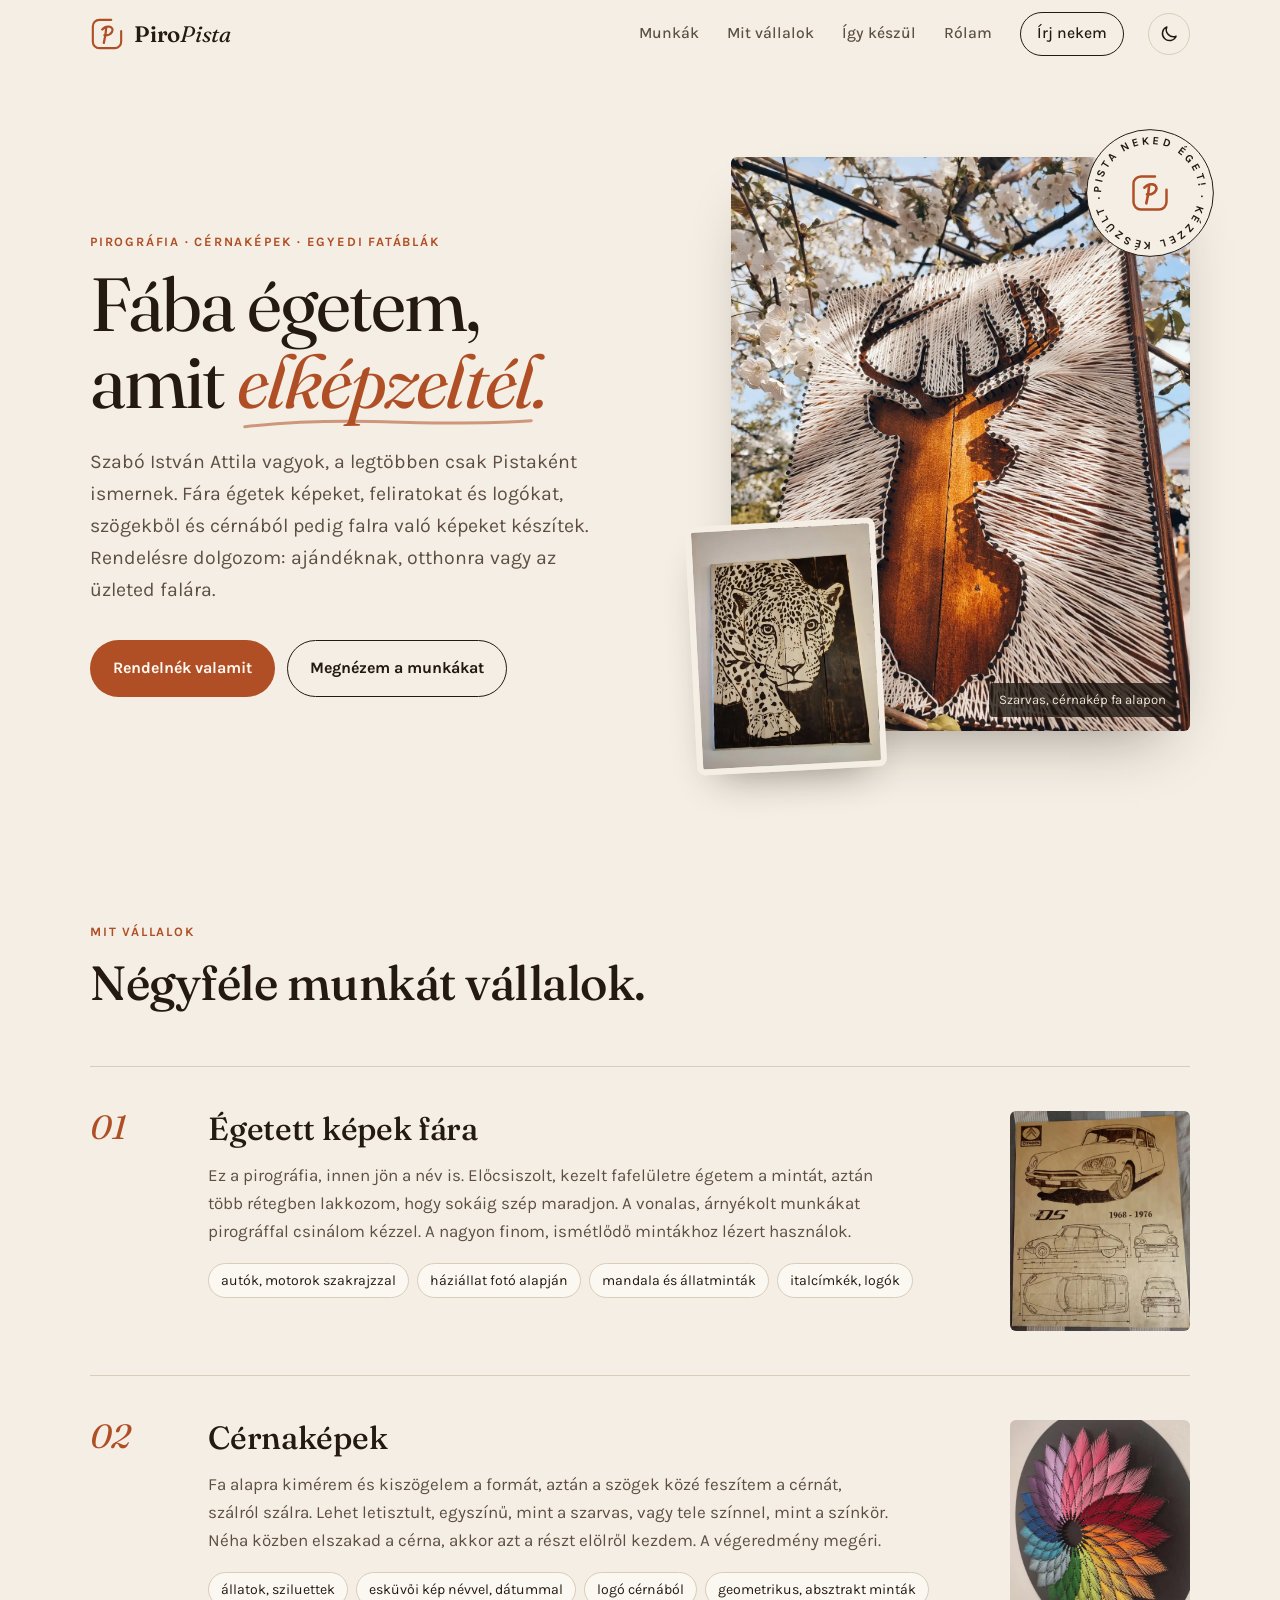
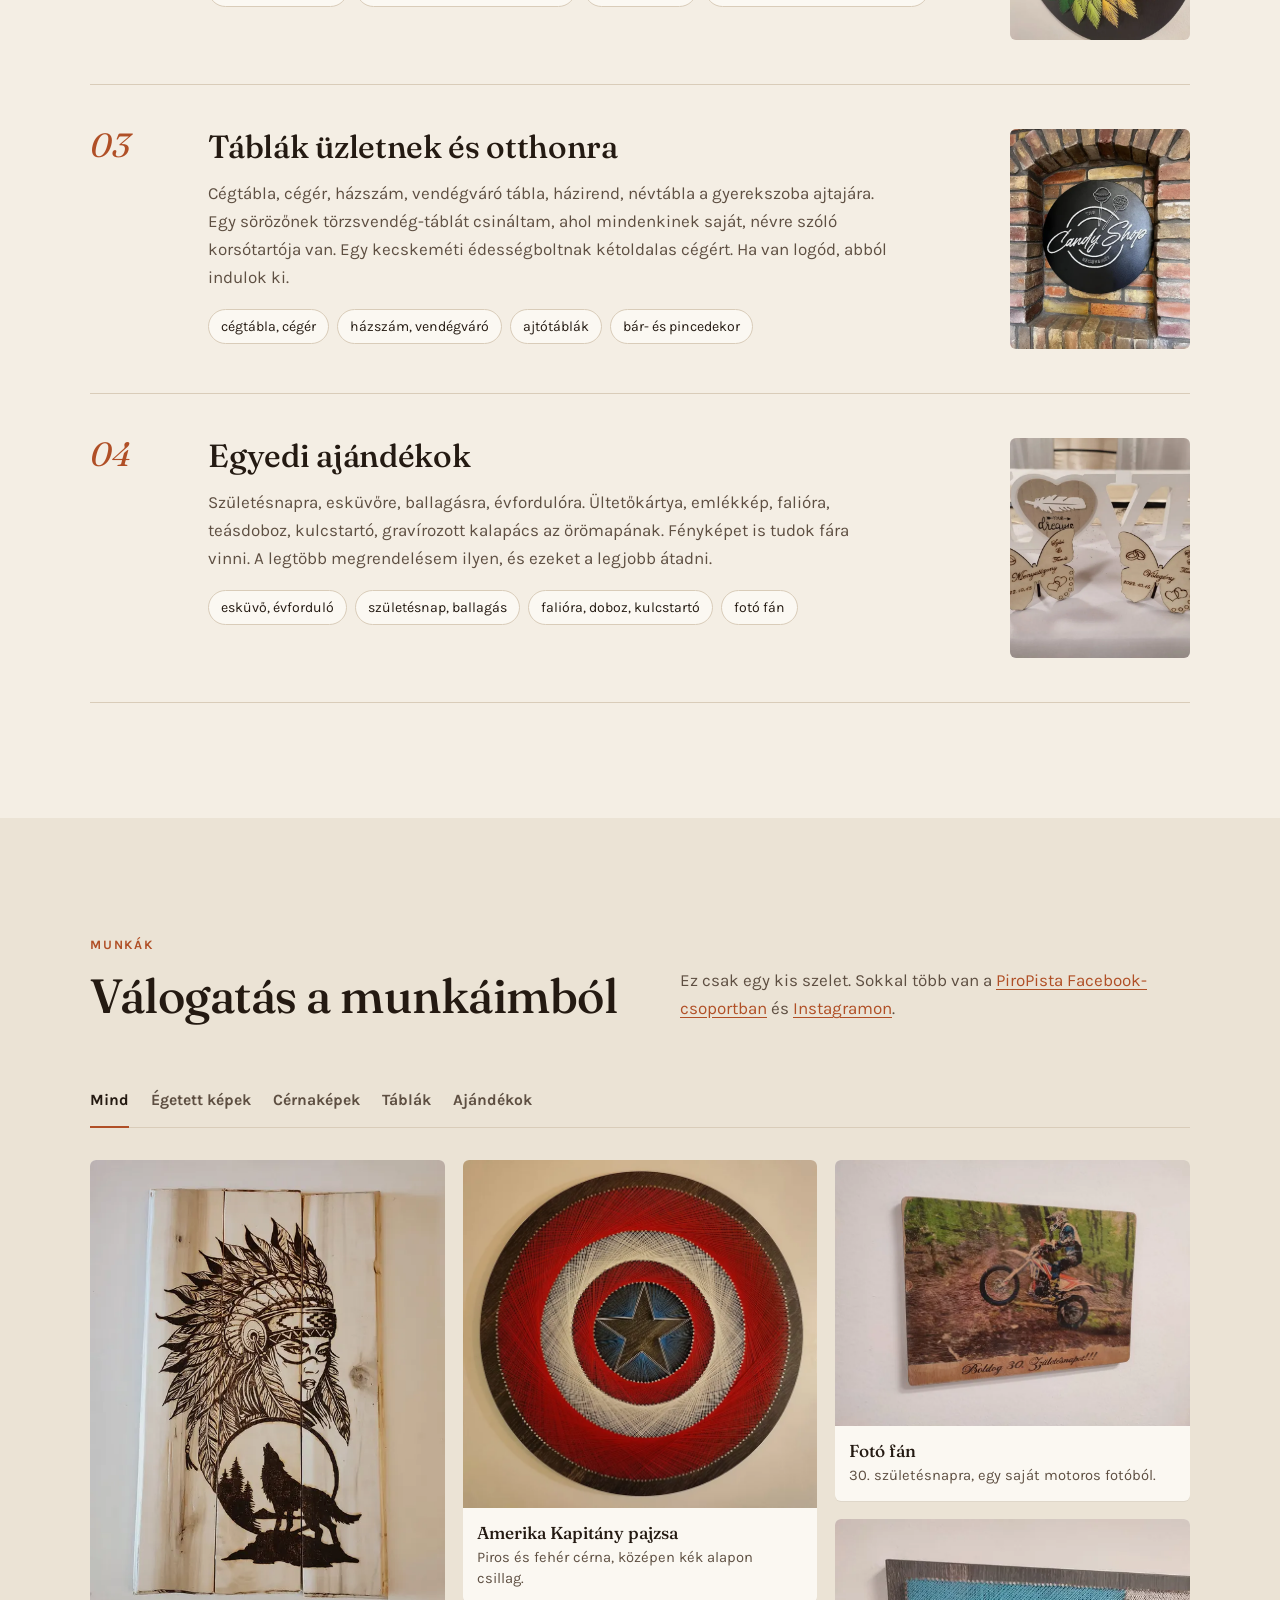
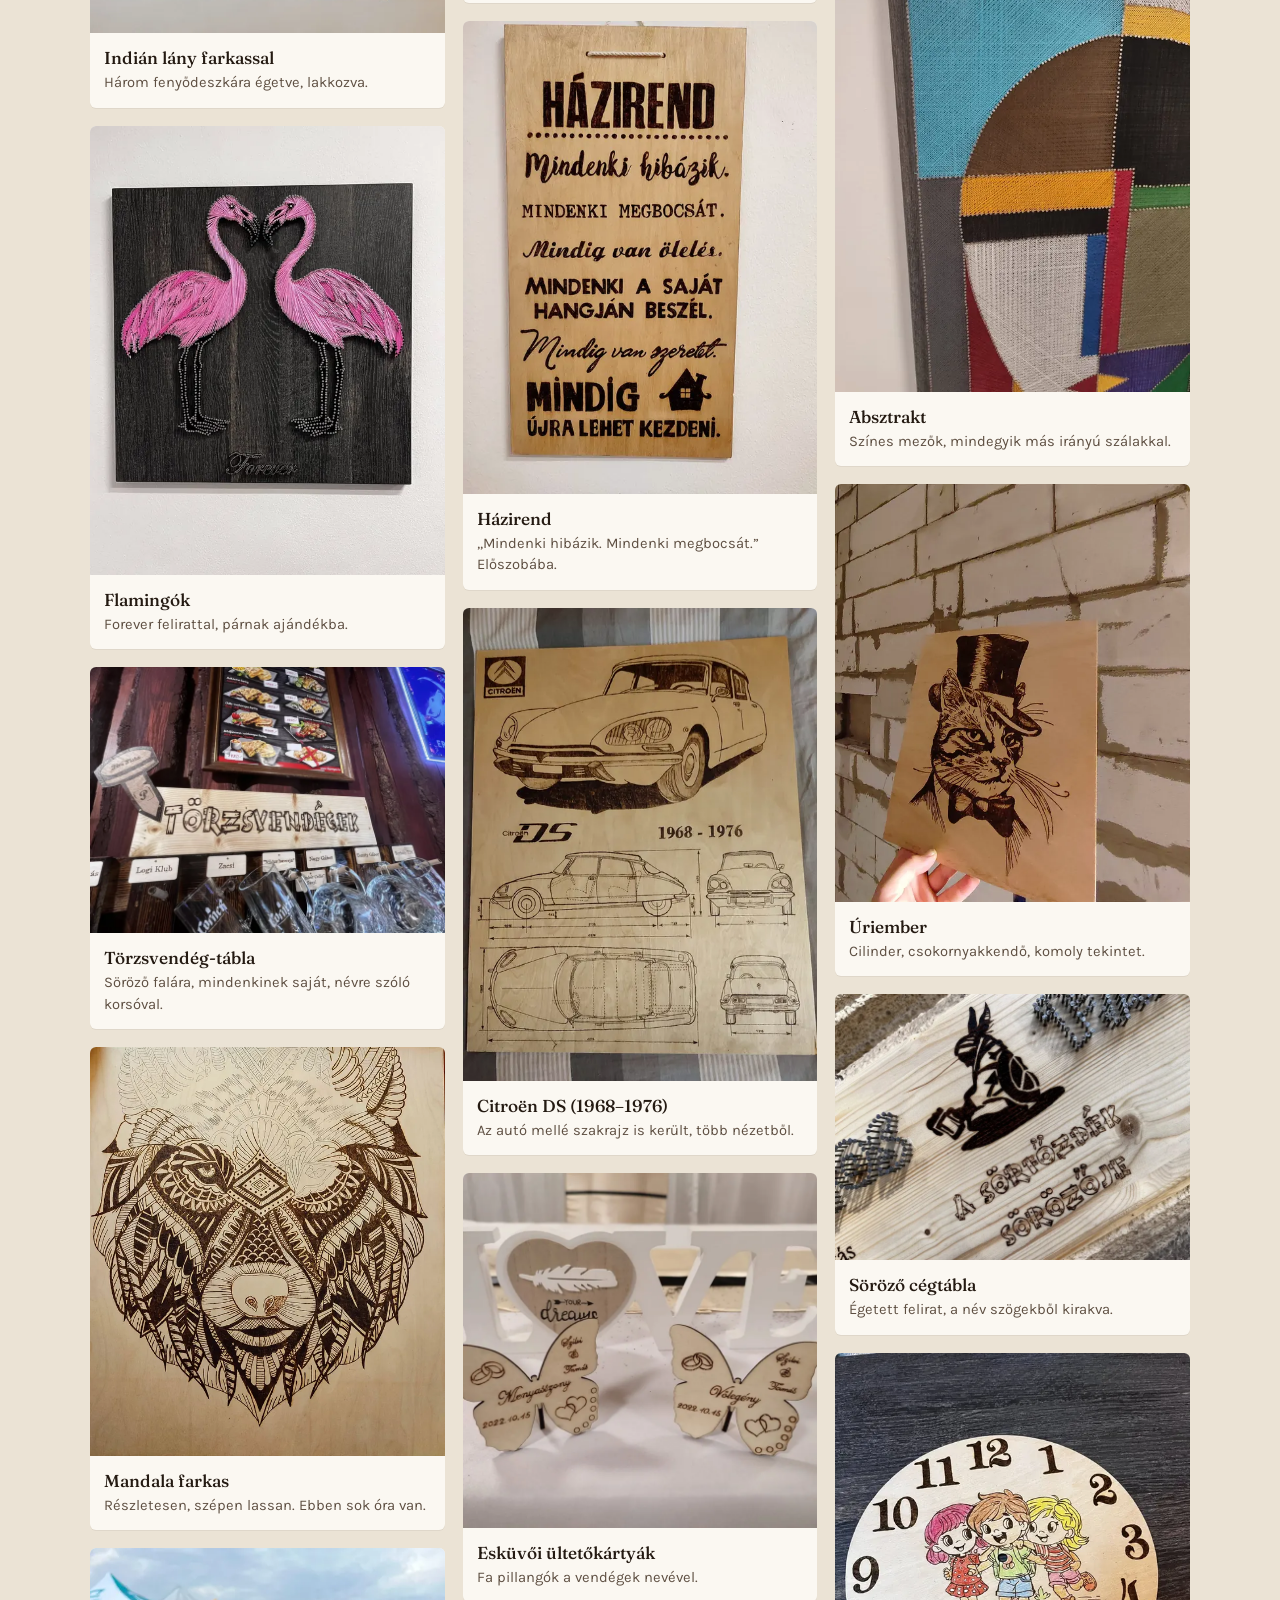
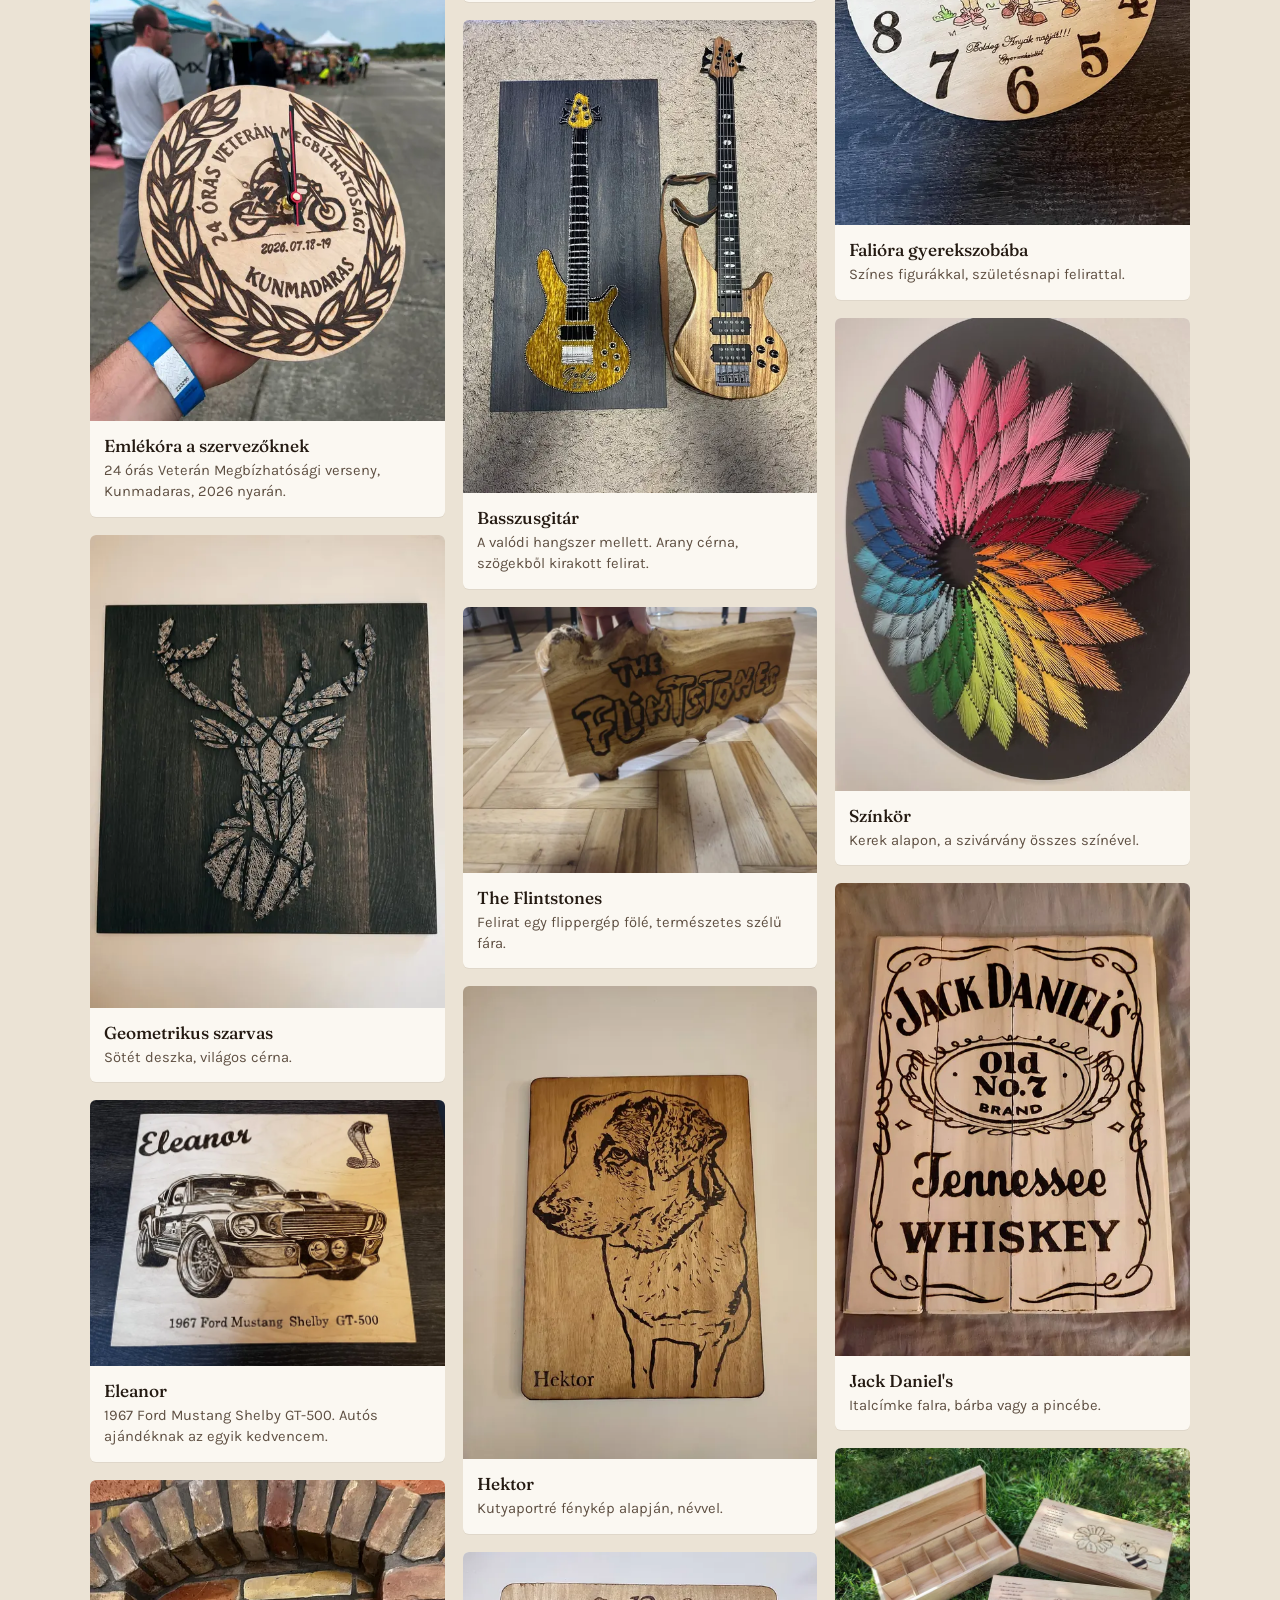
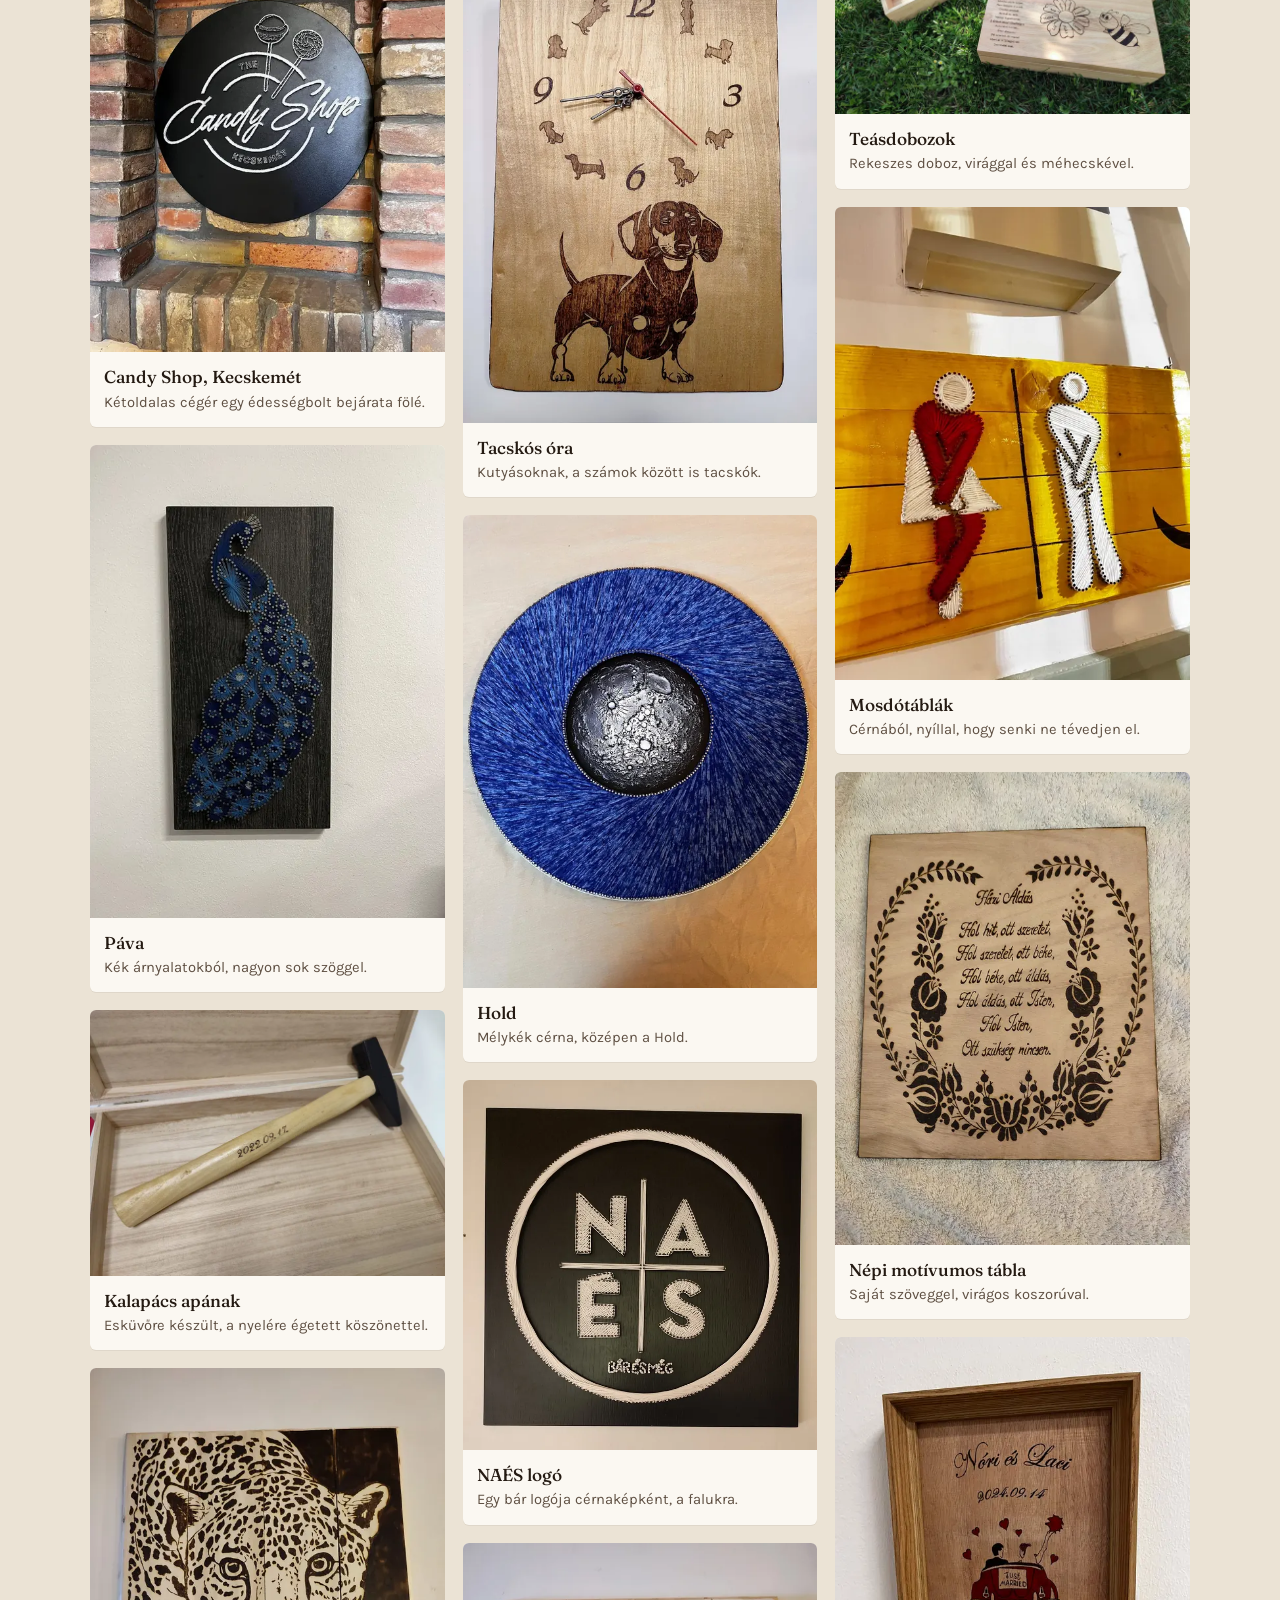
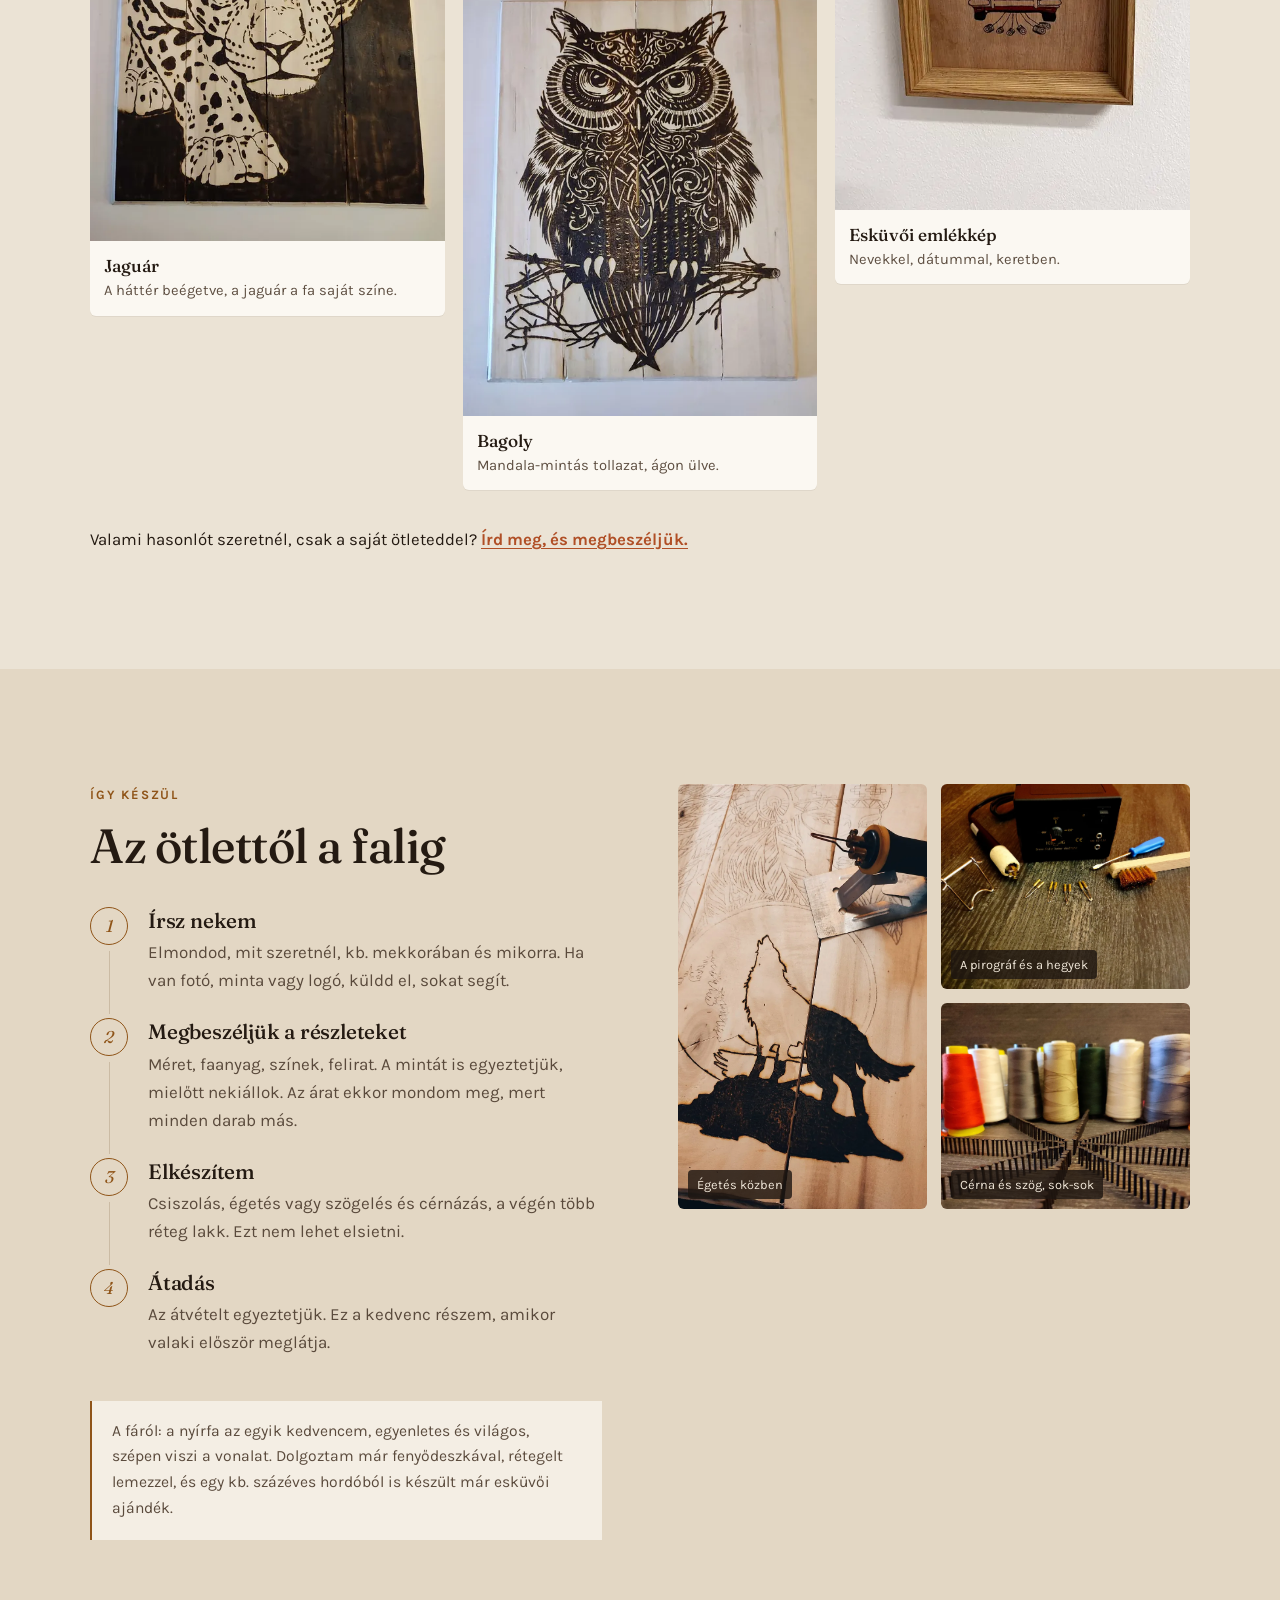
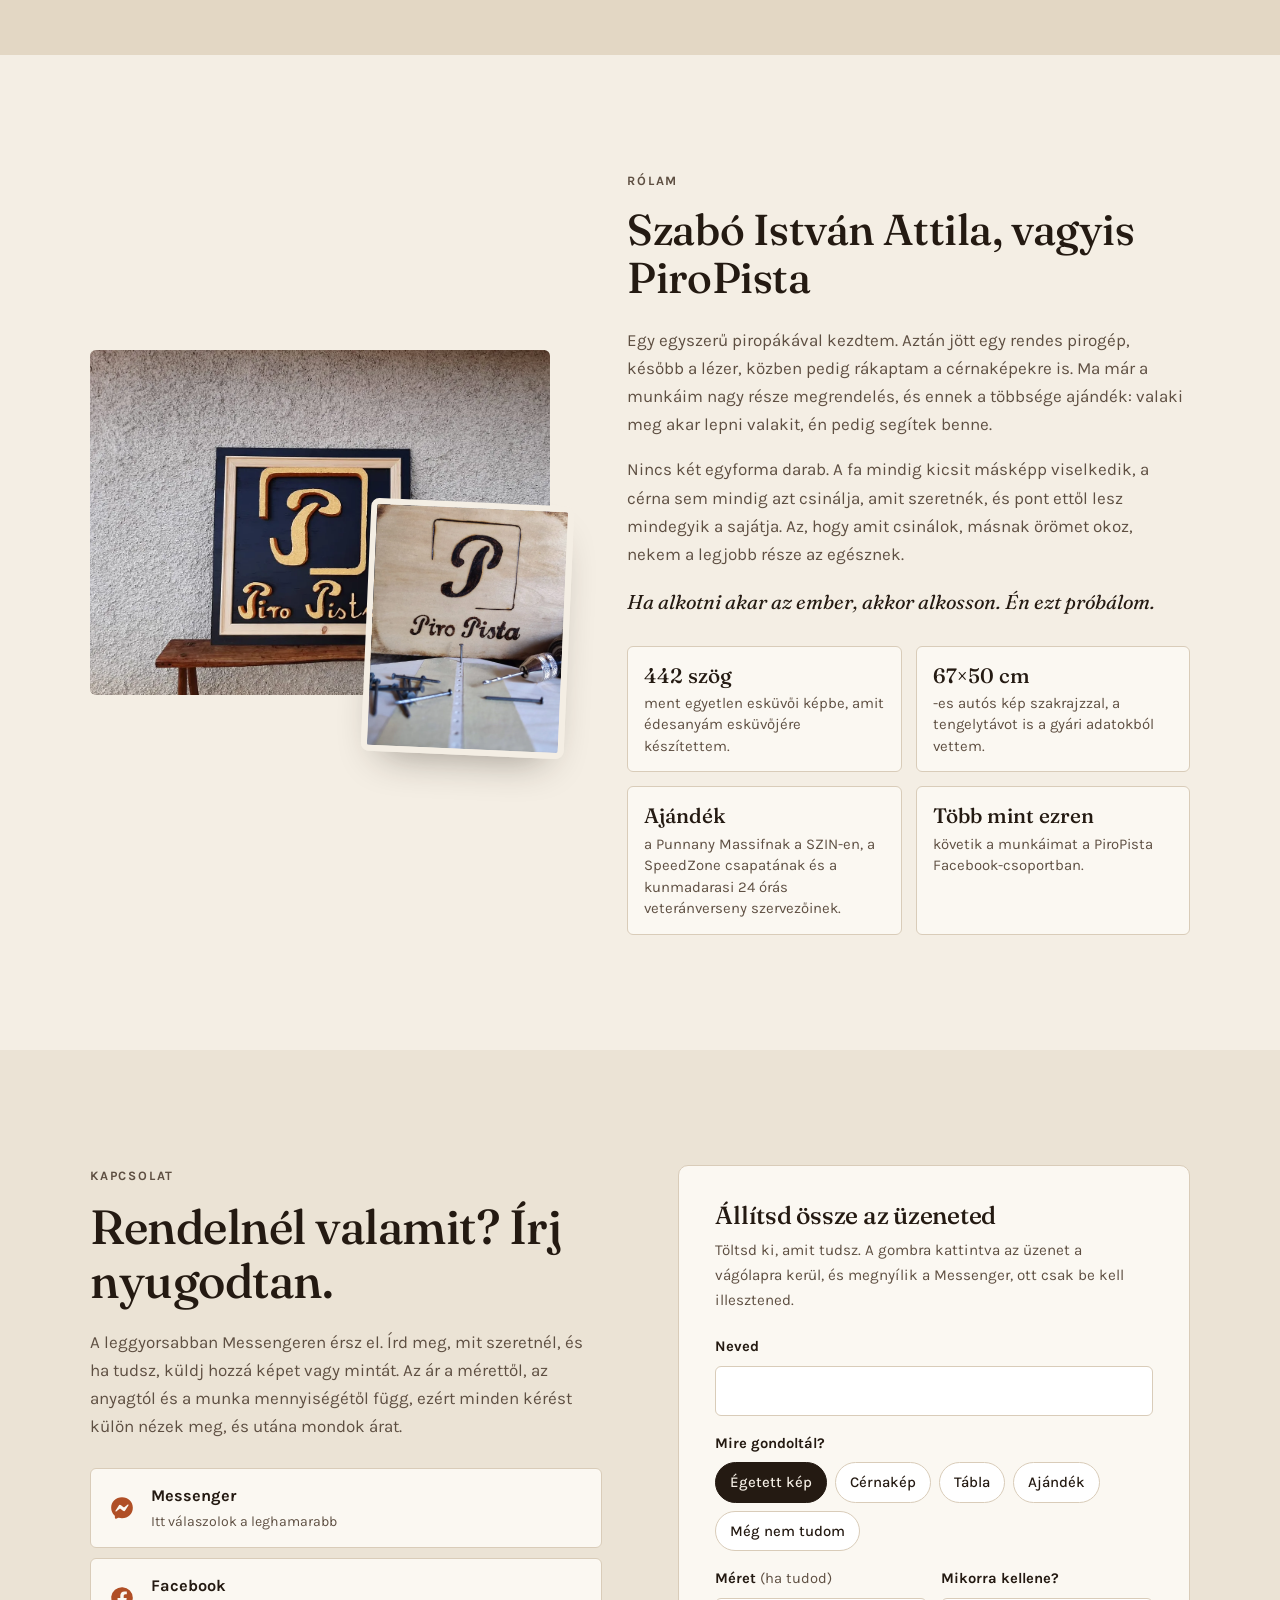
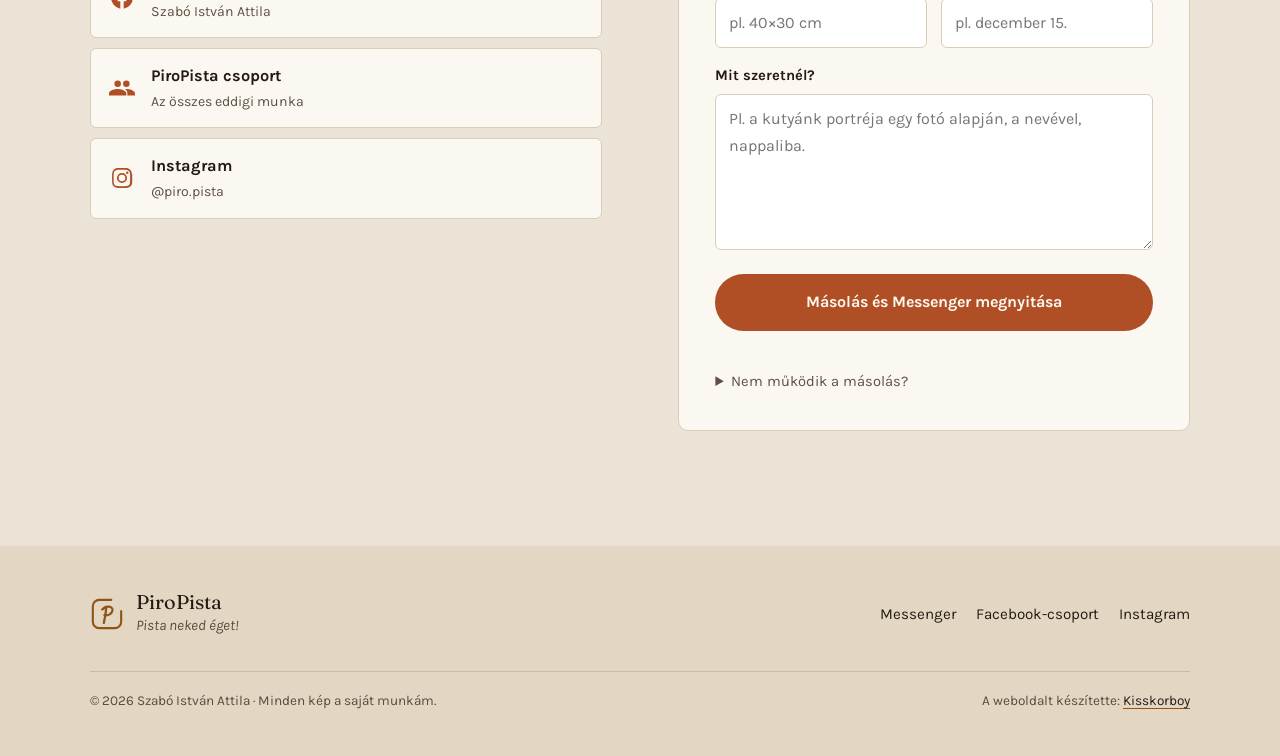
==== index.html @ d972a903 "Add files via upload" ====
<!doctype html>
<html lang="hu">
<head>
  <meta charset="utf-8">
  <meta name="viewport" content="width=device-width, initial-scale=1">
  <title>PiroPista – pirográfia, cérnaképek, egyedi fatáblák</title>
  <meta name="description" content="Szabó István Attila (PiroPista) kézzel készített munkái: fába égetett képek, cérnaképek, cégtáblák és egyedi ajándékok rendelésre.">
  <link rel="canonical" href="https://piropista.hu/">
  <meta name="theme-color" content="#f4eee4">
  <meta name="color-scheme" content="light dark">
  <script>
    // Téma beállítása még kirajzolás előtt, hogy ne villanjon
    (function () {
      try {
        var t = localStorage.getItem("tema");
        if (t === "light" || t === "dark") document.documentElement.setAttribute("data-theme", t);
      } catch (e) {}
    })();
  </script>

  <meta property="og:type" content="website">
  <meta property="og:locale" content="hu_HU">
  <meta property="og:site_name" content="PiroPista">
  <meta property="og:title" content="PiroPista – fába égetem, amit elképzeltél">
  <meta property="og:description" content="Pirográfia, cérnaképek, cégtáblák és egyedi ajándékok rendelésre. Szabó István Attila munkái.">
  <meta property="og:url" content="https://piropista.hu/">
  <meta property="og:image" content="https://piropista.hu/img/og.jpg">
  <meta property="og:image:width" content="1200">
  <meta property="og:image:height" content="630">
  <meta name="twitter:card" content="summary_large_image">

  <link rel="icon" href="favicon.svg" type="image/svg+xml">
  <link rel="apple-touch-icon" href="img/apple-touch-icon.png">
  <link rel="preload" href="fonts/fraunces-normal-latin.woff2" as="font" type="font/woff2" crossorigin>
  <link rel="preload" href="fonts/karla-normal-latin.woff2" as="font" type="font/woff2" crossorigin>
  <link rel="stylesheet" href="css/style.css">

  <script type="application/ld+json">
  {
    "@context": "https://schema.org",
    "@type": "Person",
    "name": "Szabó István Attila",
    "alternateName": "PiroPista",
    "url": "https://piropista.hu/",
    "jobTitle": "Pirográfus, kézműves",
    "knowsAbout": ["pirográfia", "cérnakép", "string art", "fagravírozás", "egyedi ajándék"],
    "sameAs": [
      "https://www.facebook.com/ecko6",
      "https://www.facebook.com/groups/2802925033284718/",
      "https://www.instagram.com/piro.pista/"
    ]
  }
  </script>
</head>
<body>
  <a class="skip" href="#tartalom">Ugrás a tartalomra</a>

  <header class="site-header" id="fejlec">
    <div class="wrap header-inner">
      <a class="brand" href="#" aria-label="PiroPista – vissza az oldal tetejére">
        <svg class="brand-mark" viewBox="0 0 48 48" aria-hidden="true"><use href="#logo-p"/></svg>
        <span class="brand-name">Piro<span>Pista</span></span>
      </a>
      <nav class="nav" id="menu" aria-label="Fő navigáció">
        <a href="#munkak">Munkák</a>
        <a href="#mit-vallalok">Mit vállalok</a>
        <a href="#igy-keszul">Így készül</a>
        <a href="#rolam">Rólam</a>
        <a class="nav-cta" href="#kapcsolat">Írj nekem</a>
      </nav>
      <div class="header-tools">
        <button class="theme-toggle" type="button" aria-label="Sötét mód bekapcsolása" title="Világos / sötét mód">
          <svg class="ico-moon" viewBox="0 0 24 24" aria-hidden="true"><path d="M20.5 14.6A8.5 8.5 0 0 1 9.4 3.5a8.5 8.5 0 1 0 11.1 11.1Z" fill="none" stroke="currentColor" stroke-width="1.8" stroke-linejoin="round"/></svg>
          <svg class="ico-sun" viewBox="0 0 24 24" aria-hidden="true"><g fill="none" stroke="currentColor" stroke-width="1.8" stroke-linecap="round"><circle cx="12" cy="12" r="4.2"/><path d="M12 2.5v2.2M12 19.3v2.2M2.5 12h2.2M19.3 12h2.2M5.3 5.3l1.5 1.5M17.2 17.2l1.5 1.5M5.3 18.7l1.5-1.5M17.2 6.8l1.5-1.5"/></g></svg>
        </button>
        <button class="nav-toggle" type="button" aria-expanded="false" aria-controls="menu">
          <span class="nav-toggle-bars" aria-hidden="true"></span>
          <span class="sr-only">Menü</span>
        </button>
      </div>
    </div>
  </header>

  <main id="tartalom">

    <!-- Nyitó -->
    <section class="hero">
      <div class="wrap hero-grid">
        <div class="hero-text">
          <p class="kicker">Pirográfia · cérnaképek · egyedi fatáblák</p>
          <h1>Fába égetem, amit <em class="burn">elképzeltél.</em></h1>
          <p class="lead">Szabó István Attila vagyok, a legtöbben csak Pistaként ismernek. Fára égetek képeket, feliratokat és logókat, szögekből és cérnából pedig falra való képeket készítek. Rendelésre dolgozom: ajándéknak, otthonra vagy az üzleted falára.</p>
          <div class="hero-actions">
            <a class="btn btn-primary" href="#kapcsolat">Rendelnék valamit</a>
            <a class="btn btn-ghost" href="#munkak">Megnézem a munkákat</a>
          </div>
        </div>
        <div class="hero-media">
          <figure class="hero-main">
            <img src="img/munkak/szarvas.webp" width="1200" height="1600" alt="Szarvas formájú cérnakép: a fa alapon a szarvas sziluettje, körülötte sűrűn feszített fehér cérna" fetchpriority="high">
            <figcaption>Szarvas, cérnakép fa alapon</figcaption>
          </figure>
          <figure class="hero-side">
            <img src="img/munkak/kicsi/jaguar.webp" width="540" height="720" alt="Fára égetett jaguár, sötét háttérrel" loading="lazy">
          </figure>
          <svg class="stamp" viewBox="0 0 200 200" aria-hidden="true">
            <defs><path id="kor" d="M100,100 m-74,0 a74,74 0 1,1 148,0 a74,74 0 1,1 -148,0"/></defs>
            <circle cx="100" cy="100" r="96" class="stamp-ring"/>
            <text class="stamp-text"><textPath href="#kor" startOffset="0" textLength="458" lengthAdjust="spacing">Pista neked éget! · kézzel készült ·</textPath></text>
            <use href="#logo-p" x="70" y="70" width="60" height="60" class="stamp-p"/>
          </svg>
        </div>
      </div>
    </section>

    <!-- Szolgáltatások -->
    <section class="section services" id="mit-vallalok" aria-labelledby="mit-vallalok-cim">
      <div class="wrap">
        <header class="section-head">
          <p class="kicker">Mit vállalok</p>
          <h2 id="mit-vallalok-cim">Négyféle munkát vállalok.</h2>
        </header>

        <div class="service-list">
          <article class="service">
            <span class="service-num">01</span>
            <div class="service-body">
              <h3>Égetett képek fára</h3>
              <p>Ez a pirográfia, innen jön a név is. Előcsiszolt, kezelt fafelületre égetem a mintát, aztán több rétegben lakkozom, hogy sokáig szép maradjon. A vonalas, árnyékolt munkákat pirográffal csinálom kézzel. A nagyon finom, ismétlődő mintákhoz lézert használok.</p>
              <ul class="tags">
                <li>autók, motorok szakrajzzal</li>
                <li>háziállat fotó alapján</li>
                <li>mandala és állatminták</li>
                <li>italcímkék, logók</li>
              </ul>
            </div>
            <img class="service-img" src="img/munkak/kicsi/citroen-ds.webp" width="540" height="720" alt="Citroën DS fára égetve, szakrajzzal" loading="lazy">
          </article>

          <article class="service">
            <span class="service-num">02</span>
            <div class="service-body">
              <h3>Cérnaképek</h3>
              <p>Fa alapra kimérem és kiszögelem a formát, aztán a szögek közé feszítem a cérnát, szálról szálra. Lehet letisztult, egyszínű, mint a szarvas, vagy tele színnel, mint a színkör. Néha közben elszakad a cérna, akkor azt a részt elölről kezdem. A végeredmény megéri.</p>
              <ul class="tags">
                <li>állatok, sziluettek</li>
                <li>esküvői kép névvel, dátummal</li>
                <li>logó cérnából</li>
                <li>geometrikus, absztrakt minták</li>
              </ul>
            </div>
            <img class="service-img" src="img/munkak/kicsi/szinkor.webp" width="540" height="720" alt="Kerek színkör cérnakép, a szivárvány színeivel" loading="lazy">
          </article>

          <article class="service">
            <span class="service-num">03</span>
            <div class="service-body">
              <h3>Táblák üzletnek és otthonra</h3>
              <p>Cégtábla, cégér, házszám, vendégváró tábla, házirend, névtábla a gyerekszoba ajtajára. Egy sörözőnek törzsvendég-táblát csináltam, ahol mindenkinek saját, névre szóló korsótartója van. Egy kecskeméti édességboltnak kétoldalas cégért. Ha van logód, abból indulok ki.</p>
              <ul class="tags">
                <li>cégtábla, cégér</li>
                <li>házszám, vendégváró</li>
                <li>ajtótáblák</li>
                <li>bár- és pincedekor</li>
              </ul>
            </div>
            <img class="service-img" src="img/munkak/kicsi/candy-shop.webp" width="540" height="720" alt="Kerek, fekete Candy Shop cégér egy kecskeméti édességboltnak" loading="lazy">
          </article>

          <article class="service">
            <span class="service-num">04</span>
            <div class="service-body">
              <h3>Egyedi ajándékok</h3>
              <p>Születésnapra, esküvőre, ballagásra, évfordulóra. Ültetőkártya, emlékkép, falióra, teásdoboz, kulcstartó, gravírozott kalapács az örömapának. Fényképet is tudok fára vinni. A legtöbb megrendelésem ilyen, és ezeket a legjobb átadni.</p>
              <ul class="tags">
                <li>esküvő, évforduló</li>
                <li>születésnap, ballagás</li>
                <li>falióra, doboz, kulcstartó</li>
                <li>fotó fán</li>
              </ul>
            </div>
            <img class="service-img" src="img/munkak/kicsi/eskuvoi-pillangok.webp" width="720" height="720" alt="Fa pillangó alakú esküvői ültetőkártyák" loading="lazy">
          </article>
        </div>
      </div>
    </section>

    <!-- Galéria -->
    <section class="section gallery" id="munkak" aria-labelledby="munkak-cim">
      <div class="wrap">
        <header class="section-head section-head--row">
          <div>
            <p class="kicker">Munkák</p>
            <h2 id="munkak-cim">Válogatás a munkáimból</h2>
          </div>
          <p class="section-note">Ez csak egy kis szelet. Sokkal több van a <a href="https://www.facebook.com/groups/2802925033284718/" target="_blank" rel="noopener">PiroPista Facebook-csoportban</a> és <a href="https://www.instagram.com/piro.pista/" target="_blank" rel="noopener">Instagramon</a>.</p>
        </header>

        <div class="filters" role="group" aria-label="Szűrés kategória szerint">
          <button type="button" class="filter is-active" data-filter="*" aria-pressed="true">Mind</button>
          <button type="button" class="filter" data-filter="egetett" aria-pressed="false">Égetett képek</button>
          <button type="button" class="filter" data-filter="cerna" aria-pressed="false">Cérnaképek</button>
          <button type="button" class="filter" data-filter="tabla" aria-pressed="false">Táblák</button>
          <button type="button" class="filter" data-filter="ajandek" aria-pressed="false">Ajándékok</button>
        </div>

        <div class="grid" id="galeria">
          <figure class="item" data-cat="egetett">
            <a href="img/munkak/indian-lany-farkas.webp" data-w="1200" data-h="1600">
              <img src="img/munkak/kicsi/indian-lany-farkas.webp" width="540" height="720" loading="lazy" alt="Tollkoronás indián lány és üvöltő farkas, fenyődeszkára égetve">
            </a>
            <figcaption><strong>Indián lány farkassal</strong><span>Három fenyődeszkára égetve, lakkozva.</span></figcaption>
          </figure>

          <figure class="item" data-cat="cerna">
            <a href="img/munkak/flamingok.webp" data-w="1262" data-h="1600">
              <img src="img/munkak/kicsi/flamingok.webp" width="568" height="720" loading="lazy" alt="Két rózsaszín flamingó cérnakép sötét fa alapon, Forever felirattal">
            </a>
            <figcaption><strong>Flamingók</strong><span>Forever felirattal, párnak ajándékba.</span></figcaption>
          </figure>

          <figure class="item" data-cat="tabla">
            <a href="img/munkak/torzsvendeg-tabla.webp" data-w="1600" data-h="1200">
              <img src="img/munkak/kicsi/torzsvendeg-tabla.webp" width="720" height="540" loading="lazy" alt="Törzsvendégek feliratú tábla egy söröző falán, névre szóló korsótartókkal">
            </a>
            <figcaption><strong>Törzsvendég-tábla</strong><span>Söröző falára, mindenkinek saját, névre szóló korsóval.</span></figcaption>
          </figure>

          <figure class="item" data-cat="egetett">
            <a href="img/munkak/mandala-farkas.webp" data-w="1390" data-h="1600">
              <img src="img/munkak/kicsi/mandala-farkas.webp" width="625" height="720" loading="lazy" alt="Mandala mintás farkasfej fára égetve">
            </a>
            <figcaption><strong>Mandala farkas</strong><span>Részletesen, szépen lassan. Ebben sok óra van.</span></figcaption>
          </figure>

          <figure class="item" data-cat="ajandek">
            <a href="img/munkak/veteran-emlekora.webp" data-w="1200" data-h="1600">
              <img src="img/munkak/kicsi/veteran-emlekora.webp" width="540" height="720" loading="lazy" alt="Kerek fa emlékóra motoros grafikával: 24 órás Veterán Megbízhatósági, Kunmadaras">
            </a>
            <figcaption><strong>Emlékóra a szervezőknek</strong><span>24 órás Veterán Megbízhatósági verseny, Kunmadaras, 2026 nyarán.</span></figcaption>
          </figure>

          <figure class="item" data-cat="cerna">
            <a href="img/munkak/geometrikus-szarvas.webp" data-w="1200" data-h="1600">
              <img src="img/munkak/kicsi/geometrikus-szarvas.webp" width="540" height="720" loading="lazy" alt="Geometrikus szarvasfej cérnakép sötét deszkán">
            </a>
            <figcaption><strong>Geometrikus szarvas</strong><span>Sötét deszka, világos cérna.</span></figcaption>
          </figure>

          <figure class="item" data-cat="egetett">
            <a href="img/munkak/mustang-eleanor.webp" data-w="1600" data-h="1200">
              <img src="img/munkak/kicsi/mustang-eleanor.webp" width="720" height="540" loading="lazy" alt="1967-es Ford Mustang Shelby GT-500 Eleanor fára égetve">
            </a>
            <figcaption><strong>Eleanor</strong><span>1967 Ford Mustang Shelby GT-500. Autós ajándéknak az egyik kedvencem.</span></figcaption>
          </figure>

          <figure class="item" data-cat="tabla">
            <a href="img/munkak/candy-shop.webp" data-w="1200" data-h="1600">
              <img src="img/munkak/kicsi/candy-shop.webp" width="540" height="720" loading="lazy" alt="Kerek Candy Shop cégér egy kecskeméti üzlet falán">
            </a>
            <figcaption><strong>Candy Shop, Kecskemét</strong><span>Kétoldalas cégér egy édességbolt bejárata fölé.</span></figcaption>
          </figure>

          <figure class="item" data-cat="cerna">
            <a href="img/munkak/pava.webp" data-w="1200" data-h="1600">
              <img src="img/munkak/kicsi/pava.webp" width="540" height="720" loading="lazy" alt="Kék páva cérnakép sötét fa alapon">
            </a>
            <figcaption><strong>Páva</strong><span>Kék árnyalatokból, nagyon sok szöggel.</span></figcaption>
          </figure>

          <figure class="item" data-cat="ajandek">
            <a href="img/munkak/kalapacs.webp" data-w="1600" data-h="1200">
              <img src="img/munkak/kicsi/kalapacs.webp" width="720" height="540" loading="lazy" alt="Kalapács, a nyelére égetett dátummal">
            </a>
            <figcaption><strong>Kalapács apának</strong><span>Esküvőre készült, a nyelére égetett köszönettel.</span></figcaption>
          </figure>

          <figure class="item" data-cat="egetett">
            <a href="img/munkak/jaguar.webp" data-w="1200" data-h="1600">
              <img src="img/munkak/kicsi/jaguar.webp" width="540" height="720" loading="lazy" alt="Lopakodó jaguár fára égetve, sötét háttérrel">
            </a>
            <figcaption><strong>Jaguár</strong><span>A háttér beégetve, a jaguár a fa saját színe.</span></figcaption>
          </figure>

          <figure class="item" data-cat="cerna">
            <a href="img/munkak/amerika-kapitany.webp" data-w="1600" data-h="1566">
              <img src="img/munkak/kicsi/amerika-kapitany.webp" width="720" height="705" loading="lazy" alt="Amerika Kapitány pajzsa cérnaképként, piros-fehér körökkel és kék közepű csillaggal">
            </a>
            <figcaption><strong>Amerika Kapitány pajzsa</strong><span>Piros és fehér cérna, középen kék alapon csillag.</span></figcaption>
          </figure>

          <figure class="item" data-cat="tabla">
            <a href="img/munkak/hazirend.webp" data-w="1200" data-h="1600">
              <img src="img/munkak/kicsi/hazirend.webp" width="540" height="720" loading="lazy" alt="Házirend feliratú égetett fatábla">
            </a>
            <figcaption><strong>Házirend</strong><span>„Mindenki hibázik. Mindenki megbocsát.” Előszobába.</span></figcaption>
          </figure>

          <figure class="item" data-cat="egetett">
            <a href="img/munkak/citroen-ds.webp" data-w="1200" data-h="1600">
              <img src="img/munkak/kicsi/citroen-ds.webp" width="540" height="720" loading="lazy" alt="Citroën DS fára égetve, oldal- és felülnézeti szakrajzzal">
            </a>
            <figcaption><strong>Citroën DS (1968–1976)</strong><span>Az autó mellé szakrajz is került, több nézetből.</span></figcaption>
          </figure>

          <figure class="item" data-cat="ajandek">
            <a href="img/munkak/eskuvoi-pillangok.webp" data-w="1440" data-h="1440">
              <img src="img/munkak/kicsi/eskuvoi-pillangok.webp" width="720" height="720" loading="lazy" alt="Fa pillangók és LOVE felirat egy esküvői asztalon">
            </a>
            <figcaption><strong>Esküvői ültetőkártyák</strong><span>Fa pillangók a vendégek nevével.</span></figcaption>
          </figure>

          <figure class="item" data-cat="cerna">
            <a href="img/munkak/basszusgitar.webp" data-w="1200" data-h="1600">
              <img src="img/munkak/kicsi/basszusgitar.webp" width="540" height="720" loading="lazy" alt="Arany színű basszusgitár cérnakép a valódi hangszer mellett">
            </a>
            <figcaption><strong>Basszusgitár</strong><span>A valódi hangszer mellett. Arany cérna, szögekből kirakott felirat.</span></figcaption>
          </figure>

          <figure class="item" data-cat="tabla">
            <a href="img/munkak/flintstones.webp" data-w="1600" data-h="1200">
              <img src="img/munkak/kicsi/flintstones.webp" width="720" height="540" loading="lazy" alt="The Flintstones felirat természetes szélű fadarabon">
            </a>
            <figcaption><strong>The Flintstones</strong><span>Felirat egy flippergép fölé, természetes szélű fára.</span></figcaption>
          </figure>

          <figure class="item" data-cat="egetett">
            <a href="img/munkak/hektor.webp" data-w="1200" data-h="1600">
              <img src="img/munkak/kicsi/hektor.webp" width="540" height="720" loading="lazy" alt="Hektor nevű kutya portréja fára égetve">
            </a>
            <figcaption><strong>Hektor</strong><span>Kutyaportré fénykép alapján, névvel.</span></figcaption>
          </figure>

          <figure class="item" data-cat="ajandek">
            <a href="img/munkak/tacskos-ora.webp" data-w="1204" data-h="1600">
              <img src="img/munkak/kicsi/tacskos-ora.webp" width="542" height="720" loading="lazy" alt="Fa falióra tacskóval és kis tacskó figurákkal">
            </a>
            <figcaption><strong>Tacskós óra</strong><span>Kutyásoknak, a számok között is tacskók.</span></figcaption>
          </figure>

          <figure class="item" data-cat="cerna">
            <a href="img/munkak/hold.webp" data-w="1200" data-h="1600">
              <img src="img/munkak/kicsi/hold.webp" width="540" height="720" loading="lazy" alt="Kerek, kék cérnakép, középen a Hold">
            </a>
            <figcaption><strong>Hold</strong><span>Mélykék cérna, középen a Hold.</span></figcaption>
          </figure>

          <figure class="item" data-cat="tabla">
            <a href="img/munkak/naes-logo.webp" data-w="1534" data-h="1600">
              <img src="img/munkak/kicsi/naes-logo.webp" width="690" height="720" loading="lazy" alt="NAÉS logó fehér cérnából fekete alapon">
            </a>
            <figcaption><strong>NAÉS logó</strong><span>Egy bár logója cérnaképként, a falukra.</span></figcaption>
          </figure>

          <figure class="item" data-cat="egetett">
            <a href="img/munkak/bagoly.webp" data-w="1200" data-h="1600">
              <img src="img/munkak/kicsi/bagoly.webp" width="540" height="720" loading="lazy" alt="Mandala mintás bagoly ágon ülve, fára égetve">
            </a>
            <figcaption><strong>Bagoly</strong><span>Mandala-mintás tollazat, ágon ülve.</span></figcaption>
          </figure>

          <figure class="item" data-cat="ajandek">
            <a href="img/munkak/motoros-kep.webp" data-w="1600" data-h="1200">
              <img src="img/munkak/kicsi/motoros-kep.webp" width="720" height="540" loading="lazy" alt="Motoros fénykép fára nyomtatva, születésnapi felirattal">
            </a>
            <figcaption><strong>Fotó fán</strong><span>30. születésnapra, egy saját motoros fotóból.</span></figcaption>
          </figure>

          <figure class="item" data-cat="cerna">
            <a href="img/munkak/absztrakt.webp" data-w="1200" data-h="1600">
              <img src="img/munkak/kicsi/absztrakt.webp" width="540" height="720" loading="lazy" alt="Absztrakt cérnakép színes mezőkkel">
            </a>
            <figcaption><strong>Absztrakt</strong><span>Színes mezők, mindegyik más irányú szálakkal.</span></figcaption>
          </figure>

          <figure class="item" data-cat="egetett">
            <a href="img/munkak/cilinderes-cica.webp" data-w="1357" data-h="1600">
              <img src="img/munkak/kicsi/cilinderes-cica.webp" width="611" height="720" loading="lazy" alt="Cilinderes, csokornyakkendős macska fára égetve">
            </a>
            <figcaption><strong>Úriember</strong><span>Cilinder, csokornyakkendő, komoly tekintet.</span></figcaption>
          </figure>

          <figure class="item" data-cat="tabla">
            <a href="img/munkak/sorozo-tabla.webp" data-w="1600" data-h="1200">
              <img src="img/munkak/kicsi/sorozo-tabla.webp" width="720" height="540" loading="lazy" alt="Söröző cégtábla égetett felirattal és szögekből kirakott betűkkel">
            </a>
            <figcaption><strong>Söröző cégtábla</strong><span>Égetett felirat, a név szögekből kirakva.</span></figcaption>
          </figure>

          <figure class="item" data-cat="ajandek">
            <a href="img/munkak/gyerekszoba-ora.webp" data-w="1200" data-h="1600">
              <img src="img/munkak/kicsi/gyerekszoba-ora.webp" width="540" height="720" loading="lazy" alt="Színes, gyerekfigurás fa falióra">
            </a>
            <figcaption><strong>Falióra gyerekszobába</strong><span>Színes figurákkal, születésnapi felirattal.</span></figcaption>
          </figure>

          <figure class="item" data-cat="cerna">
            <a href="img/munkak/szinkor.webp" data-w="1200" data-h="1600">
              <img src="img/munkak/kicsi/szinkor.webp" width="540" height="720" loading="lazy" alt="Kerek színkör cérnakép a szivárvány színeivel">
            </a>
            <figcaption><strong>Színkör</strong><span>Kerek alapon, a szivárvány összes színével.</span></figcaption>
          </figure>

          <figure class="item" data-cat="egetett">
            <a href="img/munkak/jack-daniels.webp" data-w="1200" data-h="1600">
              <img src="img/munkak/kicsi/jack-daniels.webp" width="540" height="720" loading="lazy" alt="Jack Daniel's címke fára égetve">
            </a>
            <figcaption><strong>Jack Daniel's</strong><span>Italcímke falra, bárba vagy a pincébe.</span></figcaption>
          </figure>

          <figure class="item" data-cat="ajandek">
            <a href="img/munkak/teasdobozok.webp" data-w="1600" data-h="1200">
              <img src="img/munkak/kicsi/teasdobozok.webp" width="720" height="540" loading="lazy" alt="Rekeszes fa teásdobozok virág- és méhecskemintával">
            </a>
            <figcaption><strong>Teásdobozok</strong><span>Rekeszes doboz, virággal és méhecskével.</span></figcaption>
          </figure>

          <figure class="item" data-cat="tabla">
            <a href="img/munkak/mosdo-tablak.webp" data-w="1200" data-h="1600">
              <img src="img/munkak/kicsi/mosdo-tablak.webp" width="540" height="720" loading="lazy" alt="Női és férfi mosdó jelzése cérnából, sárga fa alapon">
            </a>
            <figcaption><strong>Mosdótáblák</strong><span>Cérnából, nyíllal, hogy senki ne tévedjen el.</span></figcaption>
          </figure>

          <figure class="item" data-cat="egetett">
            <a href="img/munkak/nepi-motivumos-tabla.webp" data-w="1200" data-h="1600">
              <img src="img/munkak/kicsi/nepi-motivumos-tabla.webp" width="540" height="720" loading="lazy" alt="Népi virágmotívumos keretben égetett szöveg fatáblán">
            </a>
            <figcaption><strong>Népi motívumos tábla</strong><span>Saját szöveggel, virágos koszorúval.</span></figcaption>
          </figure>

          <figure class="item" data-cat="ajandek">
            <a href="img/munkak/eskuvoi-emlekkep.webp" data-w="1200" data-h="1600">
              <img src="img/munkak/kicsi/eskuvoi-emlekkep.webp" width="540" height="720" loading="lazy" alt="Bekeretezett esküvői emlékkép nevekkel, dátummal és autóval">
            </a>
            <figcaption><strong>Esküvői emlékkép</strong><span>Nevekkel, dátummal, keretben.</span></figcaption>
          </figure>
        </div>

        <p class="gallery-more">Valami hasonlót szeretnél, csak a saját ötleteddel? <a href="#kapcsolat">Írd meg, és megbeszéljük.</a></p>
      </div>
    </section>

    <!-- Folyamat -->
    <section class="section process" id="igy-keszul" aria-labelledby="igy-keszul-cim">
      <div class="wrap process-grid">
        <div class="process-text">
          <p class="kicker">Így készül</p>
          <h2 id="igy-keszul-cim">Az ötlettől a falig</h2>
          <ol class="steps">
            <li>
              <h3>Írsz nekem</h3>
              <p>Elmondod, mit szeretnél, kb. mekkorában és mikorra. Ha van fotó, minta vagy logó, küldd el, sokat segít.</p>
            </li>
            <li>
              <h3>Megbeszéljük a részleteket</h3>
              <p>Méret, faanyag, színek, felirat. A mintát is egyeztetjük, mielőtt nekiállok. Az árat ekkor mondom meg, mert minden darab más.</p>
            </li>
            <li>
              <h3>Elkészítem</h3>
              <p>Csiszolás, égetés vagy szögelés és cérnázás, a végén több réteg lakk. Ezt nem lehet elsietni.</p>
            </li>
            <li>
              <h3>Átadás</h3>
              <p>Az átvételt egyeztetjük. Ez a kedvenc részem, amikor valaki először meglátja.</p>
            </li>
          </ol>
          <p class="material-note">A fáról: a nyírfa az egyik kedvencem, egyenletes és világos, szépen viszi a vonalat. Dolgoztam már fenyődeszkával, rétegelt lemezzel, és egy kb. százéves hordóból is készült már esküvői ajándék.</p>
        </div>
        <div class="process-media">
          <figure class="pm pm-1">
            <img src="img/muhely/egetes-kozben.webp" width="1050" height="1400" loading="lazy" alt="Félkész égetett kép, farkas sziluett a deszkán, mellette a pirográf tolla">
            <figcaption>Égetés közben</figcaption>
          </figure>
          <figure class="pm pm-2">
            <img src="img/muhely/pirograf.webp" width="1400" height="1050" loading="lazy" alt="Pirográf készülék és cserélhető égetőhegyek az asztalon">
            <figcaption>A pirográf és a hegyek</figcaption>
          </figure>
          <figure class="pm pm-3">
            <img src="img/muhely/cernak-szogek.webp" width="1400" height="1083" loading="lazy" alt="Színes cérnaorsók és szögek sorban egy deszkán">
            <figcaption>Cérna és szög, sok-sok</figcaption>
          </figure>
        </div>
      </div>
    </section>

    <!-- Rólam -->
    <section class="section about" id="rolam" aria-labelledby="rolam-cim">
      <div class="wrap about-grid">
        <div class="about-media">
          <img src="img/muhely/piropista-tabla.webp" width="1400" height="903" loading="lazy" alt="A PiroPista logó: P betű lekerekített keretben, Piro Pista felirattal, fekete-sárga fatáblán">
          <img src="img/muhely/logo-szogekkel.webp" width="1118" height="1400" loading="lazy" alt="Fára égetett PiroPista logó, előtte szögek és kézi fúró">
        </div>
        <div class="about-text">
          <p class="kicker">Rólam</p>
          <h2 id="rolam-cim">Szabó István Attila, vagyis PiroPista</h2>
          <p>Egy egyszerű piropákával kezdtem. Aztán jött egy rendes pirogép, később a lézer, közben pedig rákaptam a cérnaképekre is. Ma már a munkáim nagy része megrendelés, és ennek a többsége ajándék: valaki meg akar lepni valakit, én pedig segítek benne.</p>
          <p>Nincs két egyforma darab. A fa mindig kicsit másképp viselkedik, a cérna sem mindig azt csinálja, amit szeretnék, és pont ettől lesz mindegyik a sajátja. Az, hogy amit csinálok, másnak örömet okoz, nekem a legjobb része az egésznek.</p>
          <p>Ha alkotni akar az ember, akkor alkosson. Én ezt próbálom.</p>

          <ul class="facts">
            <li><strong>442 szög</strong> ment egyetlen esküvői képbe, amit édesanyám esküvőjére készítettem.</li>
            <li><strong>67×50 cm</strong>-es autós kép szakrajzzal, a tengelytávot is a gyári adatokból vettem.</li>
            <li><strong>Ajándék</strong> a Punnany Massifnak a SZIN-en, a SpeedZone csapatának és a kunmadarasi 24 órás veteránverseny szervezőinek.</li>
            <li><strong>Több mint ezren</strong> követik a munkáimat a PiroPista Facebook-csoportban.</li>
          </ul>
        </div>
      </div>
    </section>

    <!-- Kapcsolat -->
    <section class="section contact" id="kapcsolat" aria-labelledby="kapcsolat-cim">
      <div class="wrap contact-grid">
        <div class="contact-text">
          <p class="kicker">Kapcsolat</p>
          <h2 id="kapcsolat-cim">Rendelnél valamit? Írj nyugodtan.</h2>
          <p>A leggyorsabban Messengeren érsz el. Írd meg, mit szeretnél, és ha tudsz, küldj hozzá képet vagy mintát. Az ár a mérettől, az anyagtól és a munka mennyiségétől függ, ezért minden kérést külön nézek meg, és utána mondok árat.</p>

          <ul class="channels">
            <li>
              <a class="channel" href="https://m.me/ecko6" target="_blank" rel="noopener">
                <svg viewBox="0 0 24 24" aria-hidden="true"><path d="M12 2C6.36 2 2 6.13 2 11.7c0 2.91 1.19 5.44 3.14 7.17.16.15.26.35.27.57l.05 1.78c.02.57.6.94 1.12.71l1.99-.88c.17-.07.36-.09.53-.04.91.25 1.88.39 2.9.39 5.64 0 10-4.13 10-9.7S17.64 2 12 2Zm6 7.46-2.94 4.66a1.5 1.5 0 0 1-2.17.4l-2.34-1.75a.6.6 0 0 0-.72 0l-3.16 2.4c-.42.32-.97-.18-.69-.63l2.94-4.66a1.5 1.5 0 0 1 2.17-.4l2.34 1.75c.21.16.51.16.72 0l3.16-2.4c.42-.32.97.18.69.63Z"/></svg>
                <span><strong>Messenger</strong><small>Itt válaszolok a leghamarabb</small></span>
              </a>
            </li>
            <li>
              <a class="channel" href="https://www.facebook.com/ecko6" target="_blank" rel="noopener">
                <svg viewBox="0 0 24 24" aria-hidden="true"><path d="M22 12a10 10 0 1 0-11.56 9.88v-6.99H7.9V12h2.54V9.8c0-2.5 1.49-3.89 3.78-3.89 1.09 0 2.24.2 2.24.2v2.46h-1.26c-1.24 0-1.63.77-1.63 1.56V12h2.78l-.44 2.89h-2.34v6.99A10 10 0 0 0 22 12Z"/></svg>
                <span><strong>Facebook</strong><small>Szabó István Attila</small></span>
              </a>
            </li>
            <li>
              <a class="channel" href="https://www.facebook.com/groups/2802925033284718/" target="_blank" rel="noopener">
                <svg viewBox="0 0 24 24" aria-hidden="true"><path d="M16 11a3 3 0 1 0 0-6 3 3 0 0 0 0 6Zm-8 0a3 3 0 1 0 0-6 3 3 0 0 0 0 6Zm0 2c-2.67 0-8 1.34-8 4v2h16v-2c0-2.66-5.33-4-8-4Zm8 0c-.29 0-.62.02-.97.05A4.2 4.2 0 0 1 17 17v2h7v-2c0-2.66-5.33-4-8-4Z"/></svg>
                <span><strong>PiroPista csoport</strong><small>Az összes eddigi munka</small></span>
              </a>
            </li>
            <li>
              <a class="channel" href="https://www.instagram.com/piro.pista/" target="_blank" rel="noopener">
                <svg viewBox="0 0 24 24" aria-hidden="true"><path d="M12 7.3a4.7 4.7 0 1 0 0 9.4 4.7 4.7 0 0 0 0-9.4Zm0 7.75a3.05 3.05 0 1 1 0-6.1 3.05 3.05 0 0 1 0 6.1Zm5.99-7.94a1.1 1.1 0 1 1-2.2 0 1.1 1.1 0 0 1 2.2 0ZM21.1 8.2c-.07-1.5-.41-2.83-1.51-3.92-1.1-1.1-2.42-1.44-3.92-1.51C14.13 2.68 9.87 2.68 8.33 2.77c-1.5.07-2.82.41-3.92 1.5-1.1 1.1-1.44 2.42-1.51 3.92-.09 1.54-.09 6.08 0 7.62.07 1.5.41 2.83 1.51 3.92 1.1 1.1 2.42 1.44 3.92 1.51 1.54.09 6.08.09 7.62 0 1.5-.07 2.83-.41 3.92-1.51 1.1-1.1 1.44-2.42 1.51-3.92.09-1.54.09-6.08 0-7.62Zm-1.98 9.27a3.12 3.12 0 0 1-1.76 1.76c-1.22.48-4.11.37-5.46.37s-4.24.11-5.46-.37a3.12 3.12 0 0 1-1.76-1.76c-.48-1.22-.37-4.11-.37-5.46s-.11-4.24.37-5.46a3.12 3.12 0 0 1 1.76-1.76c1.22-.48 4.11-.37 5.46-.37s4.24-.11 5.46.37a3.12 3.12 0 0 1 1.76 1.76c.48 1.22.37 4.11.37 5.46s.11 4.24-.37 5.46Z"/></svg>
                <span><strong>Instagram</strong><small>@piro.pista</small></span>
              </a>
            </li>
          </ul>
        </div>

        <form class="order-form" id="urlap" novalidate>
          <h3>Állítsd össze az üzeneted</h3>
          <p class="form-intro">Töltsd ki, amit tudsz. A gombra kattintva az üzenet a vágólapra kerül, és megnyílik a Messenger, ott csak be kell illesztened.</p>

          <div class="field">
            <label for="nev">Neved</label>
            <input id="nev" name="nev" type="text" autocomplete="name" required>
          </div>

          <fieldset class="field">
            <legend>Mire gondoltál?</legend>
            <div class="chips">
              <label><input type="radio" name="tipus" value="Égetett kép" checked><span>Égetett kép</span></label>
              <label><input type="radio" name="tipus" value="Cérnakép"><span>Cérnakép</span></label>
              <label><input type="radio" name="tipus" value="Tábla"><span>Tábla</span></label>
              <label><input type="radio" name="tipus" value="Ajándék"><span>Ajándék</span></label>
              <label><input type="radio" name="tipus" value="Még nem tudom"><span>Még nem tudom</span></label>
            </div>
          </fieldset>

          <div class="field-row">
            <div class="field">
              <label for="meret">Méret <span class="opt">(ha tudod)</span></label>
              <input id="meret" name="meret" type="text" placeholder="pl. 40×30 cm">
            </div>
            <div class="field">
              <label for="hatarido">Mikorra kellene?</label>
              <input id="hatarido" name="hatarido" type="text" placeholder="pl. december 15.">
            </div>
          </div>

          <div class="field">
            <label for="leiras">Mit szeretnél?</label>
            <textarea id="leiras" name="leiras" rows="5" required placeholder="Pl. a kutyánk portréja egy fotó alapján, a nevével, nappaliba."></textarea>
          </div>

          <button class="btn btn-primary btn-block" type="submit">Másolás és Messenger megnyitása</button>
          <p class="form-status" role="status" aria-live="polite"></p>
          <details class="form-fallback">
            <summary>Nem működik a másolás?</summary>
            <p>Jelöld ki és másold ki az alábbi szöveget, aztán illeszd be a Messengerbe.</p>
            <textarea id="kesz-uzenet" rows="6" readonly></textarea>
          </details>
        </form>
      </div>
    </section>
  </main>

  <footer class="site-footer">
    <div class="wrap footer-inner">
      <div class="footer-brand">
        <svg class="brand-mark" viewBox="0 0 48 48" aria-hidden="true"><use href="#logo-p"/></svg>
        <div>
          <p class="footer-name">PiroPista</p>
          <p class="footer-motto">Pista neked éget!</p>
        </div>
      </div>
      <nav class="footer-links" aria-label="Közösségi oldalak">
        <a href="https://m.me/ecko6" target="_blank" rel="noopener">Messenger</a>
        <a href="https://www.facebook.com/groups/2802925033284718/" target="_blank" rel="noopener">Facebook-csoport</a>
        <a href="https://www.instagram.com/piro.pista/" target="_blank" rel="noopener">Instagram</a>
      </nav>
      <div class="footer-bottom">
        <p class="footer-copy">© <span id="ev">2026</span> Szabó István Attila · Minden kép a saját munkám.</p>
        <p class="footer-credit">A weboldalt készítette: <a href="https://kisskorboy.hu" target="_blank" rel="noopener">Kisskorboy</a></p>
      </div>
    </div>
  </footer>

  <!-- Nagyító -->
  <dialog class="lightbox" id="nagyito" aria-label="Kép nagyítva">
    <button class="lb-close" type="button" aria-label="Bezárás">×</button>
    <button class="lb-nav lb-prev" type="button" aria-label="Előző kép">‹</button>
    <figure class="lb-figure">
      <img alt="">
      <figcaption></figcaption>
    </figure>
    <button class="lb-nav lb-next" type="button" aria-label="Következő kép">›</button>
  </dialog>

  <!-- Logó -->
  <svg width="0" height="0" style="position:absolute" aria-hidden="true">
    <symbol id="logo-p" viewBox="0 0 48 48">
      <path d="M30 4H13a9 9 0 0 0-9 9v22a9 9 0 0 0 9 9h22a9 9 0 0 0 9-9V20" fill="none" stroke="currentColor" stroke-width="3" stroke-linecap="round"/>
      <path d="M19.5 36.5c1.6-6.2 2.9-13.4 3.4-21.3M17.2 17.6c2.7-3.2 6.6-4.6 10.2-4 4 .7 5.6 4.2 3.6 7.6-1.9 3.3-6.4 5-10.6 4.4" fill="none" stroke="currentColor" stroke-width="3.2" stroke-linecap="round" stroke-linejoin="round"/>
    </symbol>
  </svg>

  <script src="js/main.js" defer></script>
</body>
</html>
---- css/style.css ----
/* PiroPista – piropista.hu */

/* Betűk: Fraunces és Karla (SIL Open Font License), helyben tárolva */
/* latin-ext */
@font-face {
  font-family: 'Fraunces';
  font-style: italic;
  font-weight: 300 600;
  font-display: swap;
  src: url('../fonts/fraunces-italic-latin-ext.woff2') format('woff2');
  unicode-range: U+0100-02BA, U+02BD-02C5, U+02C7-02CC, U+02CE-02D7, U+02DD-02FF, U+0304, U+0308, U+0329, U+1D00-1DBF, U+1E00-1E9F, U+1EF2-1EFF, U+2020, U+20A0-20AB, U+20AD-20C4, U+2113, U+2C60-2C7F, U+A720-A7FF;
}
/* latin */
@font-face {
  font-family: 'Fraunces';
  font-style: italic;
  font-weight: 300 600;
  font-display: swap;
  src: url('../fonts/fraunces-italic-latin.woff2') format('woff2');
  unicode-range: U+0000-00FF, U+0131, U+0152-0153, U+02BB-02BC, U+02C6, U+02DA, U+02DC, U+0304, U+0308, U+0329, U+2000-206F, U+20AC, U+2122, U+2191, U+2193, U+2212, U+2215, U+FEFF, U+FFFD;
}
/* latin-ext */
@font-face {
  font-family: 'Fraunces';
  font-style: normal;
  font-weight: 300 700;
  font-display: swap;
  src: url('../fonts/fraunces-normal-latin-ext.woff2') format('woff2');
  unicode-range: U+0100-02BA, U+02BD-02C5, U+02C7-02CC, U+02CE-02D7, U+02DD-02FF, U+0304, U+0308, U+0329, U+1D00-1DBF, U+1E00-1E9F, U+1EF2-1EFF, U+2020, U+20A0-20AB, U+20AD-20C4, U+2113, U+2C60-2C7F, U+A720-A7FF;
}
/* latin */
@font-face {
  font-family: 'Fraunces';
  font-style: normal;
  font-weight: 300 700;
  font-display: swap;
  src: url('../fonts/fraunces-normal-latin.woff2') format('woff2');
  unicode-range: U+0000-00FF, U+0131, U+0152-0153, U+02BB-02BC, U+02C6, U+02DA, U+02DC, U+0304, U+0308, U+0329, U+2000-206F, U+20AC, U+2122, U+2191, U+2193, U+2212, U+2215, U+FEFF, U+FFFD;
}
/* latin-ext */
@font-face {
  font-family: 'Karla';
  font-style: italic;
  font-weight: 400;
  font-display: swap;
  src: url('../fonts/karla-italic-latin-ext.woff2') format('woff2');
  unicode-range: U+0100-02BA, U+02BD-02C5, U+02C7-02CC, U+02CE-02D7, U+02DD-02FF, U+0304, U+0308, U+0329, U+1D00-1DBF, U+1E00-1E9F, U+1EF2-1EFF, U+2020, U+20A0-20AB, U+20AD-20C4, U+2113, U+2C60-2C7F, U+A720-A7FF;
}
/* latin */
@font-face {
  font-family: 'Karla';
  font-style: italic;
  font-weight: 400;
  font-display: swap;
  src: url('../fonts/karla-italic-latin.woff2') format('woff2');
  unicode-range: U+0000-00FF, U+0131, U+0152-0153, U+02BB-02BC, U+02C6, U+02DA, U+02DC, U+0304, U+0308, U+0329, U+2000-206F, U+20AC, U+2122, U+2191, U+2193, U+2212, U+2215, U+FEFF, U+FFFD;
}
/* latin-ext */
@font-face {
  font-family: 'Karla';
  font-style: normal;
  font-weight: 400 700;
  font-display: swap;
  src: url('../fonts/karla-normal-latin-ext.woff2') format('woff2');
  unicode-range: U+0100-02BA, U+02BD-02C5, U+02C7-02CC, U+02CE-02D7, U+02DD-02FF, U+0304, U+0308, U+0329, U+1D00-1DBF, U+1E00-1E9F, U+1EF2-1EFF, U+2020, U+20A0-20AB, U+20AD-20C4, U+2113, U+2C60-2C7F, U+A720-A7FF;
}
/* latin */
@font-face {
  font-family: 'Karla';
  font-style: normal;
  font-weight: 400 700;
  font-display: swap;
  src: url('../fonts/karla-normal-latin.woff2') format('woff2');
  unicode-range: U+0000-00FF, U+0131, U+0152-0153, U+02BB-02BC, U+02C6, U+02DA, U+02DC, U+0304, U+0308, U+0329, U+2000-206F, U+20AC, U+2122, U+2191, U+2193, U+2212, U+2215, U+FEFF, U+FFFD;
}
/* ---------- Alapok ---------- */
:root {
  --paper: #f4eee4;
  --paper-2: #ebe3d5;
  --card: #fbf8f2;
  --ink: #241a12;
  --ink-soft: #5e4f42;
  --line: #d9ccb9;
  --ember: #b04f26;
  --ember-dark: #8e3d1b;
  --char: #1d1611;
  --char-2: #2a211a;
  --on-char: #efe6d8;
  --on-char-soft: #b9aa96;
  --gold: #d79a4e;
  --header-bg: rgba(244, 238, 228, 0.92);
  --field: #ffffff;
  --ok: #2f6b2f;
  --err: #b3261e;
  --shadow: rgba(36, 26, 18, .45);
  --band-bg: #e3d7c4;
  --band-bg-2: #f4eee4;
  --band-ink: #241a12;
  --band-ink-soft: #5a4a3c;
  --band-accent: #8f5418;
  --band-line: #cbbba4;

  --serif: "Fraunces", Georgia, "Times New Roman", serif;
  --sans: "Karla", "Segoe UI", system-ui, -apple-system, sans-serif;

  --wrap: 1180px;
  --gutter: clamp(16px, 4vw, 40px);
  --radius: 6px;
  --header-h: 68px;
  color-scheme: light;
}

/* Sötét mód: a rendszer beállítását követi, hacsak nem választottál kézzel */
@media (prefers-color-scheme: dark) {
  :root:not([data-theme="light"]) {
    --paper: #16110d;
    --paper-2: #1d1712;
    --card: #231b15;
    --ink: #efe6d8;
    --ink-soft: #b5a693;
    --line: #3a2f26;
    --ember: #de7a45;
    --ember-dark: #c4652f;
    --char: #0e0a07;
    --char-2: #1a140f;
    --header-bg: rgba(22, 17, 13, 0.9);
    --field: #1a140f;
    --ok: #8fcf8a;
    --err: #ff8a80;
    --shadow: rgba(0, 0, 0, .7);
    --band-bg: #0e0a07;
    --band-bg-2: #1a140f;
    --band-ink: #efe6d8;
    --band-ink-soft: #b9aa96;
    --band-accent: #d79a4e;
    --band-line: #3a2f26;
    color-scheme: dark;
  }
}
:root[data-theme="dark"] {
  --paper: #16110d;
  --paper-2: #1d1712;
  --card: #231b15;
  --ink: #efe6d8;
  --ink-soft: #b5a693;
  --line: #3a2f26;
  --ember: #de7a45;
  --ember-dark: #c4652f;
  --char: #0e0a07;
  --char-2: #1a140f;
  --header-bg: rgba(22, 17, 13, 0.9);
  --field: #1a140f;
  --ok: #8fcf8a;
  --err: #ff8a80;
  --shadow: rgba(0, 0, 0, .7);
  --band-bg: #0e0a07;
  --band-bg-2: #1a140f;
  --band-ink: #efe6d8;
  --band-ink-soft: #b9aa96;
  --band-accent: #d79a4e;
  --band-line: #3a2f26;
  color-scheme: dark;
}

*, *::before, *::after { box-sizing: border-box; }

html {
  scroll-behavior: smooth;
  scroll-padding-top: calc(var(--header-h) + 12px);
  -webkit-text-size-adjust: 100%;
}

body {
  margin: 0;
  background: var(--paper);
  color: var(--ink);
  font-family: var(--sans);
  font-size: 1.0625rem;
  line-height: 1.65;
  -webkit-font-smoothing: antialiased;
  overflow-x: hidden;
}

img { display: block; max-width: 100%; height: auto; }
a { color: inherit; }
button { font: inherit; color: inherit; }

h1, h2, h3 {
  font-family: var(--serif);
  font-weight: 500;
  line-height: 1.12;
  letter-spacing: -0.01em;
  margin: 0;
  font-variation-settings: "SOFT" 50, "WONK" 0;
}

p { margin: 0 0 1em; }

.wrap {
  width: 100%;
  max-width: var(--wrap);
  margin: 0 auto;
  padding: 0 var(--gutter);
}

.sr-only {
  position: absolute; width: 1px; height: 1px; padding: 0; margin: -1px;
  overflow: hidden; clip: rect(0 0 0 0); white-space: nowrap; border: 0;
}

.skip {
  position: absolute; left: 12px; top: -60px; z-index: 100;
  background: var(--ink); color: var(--paper); padding: 10px 14px; border-radius: var(--radius);
}
.skip:focus { top: 12px; }

:focus-visible { outline: 2px solid var(--ember); outline-offset: 3px; }

.kicker {
  font-family: var(--sans);
  font-size: 0.8rem;
  font-weight: 700;
  letter-spacing: 0.14em;
  text-transform: uppercase;
  color: var(--ember);
  margin: 0 0 14px;
}

/* ---------- Gombok ---------- */
.btn {
  display: inline-flex; align-items: center; justify-content: center; gap: 8px;
  padding: 14px 22px;
  border-radius: 999px;
  font-weight: 700;
  font-size: 1rem;
  text-decoration: none;
  border: 1.5px solid transparent;
  cursor: pointer;
  transition: background-color .2s, color .2s, border-color .2s, transform .2s;
}
.btn-primary { background: var(--ember); color: #fff8ef; }
:root[data-theme="dark"] .btn-primary { color: #1a120c; }
@media (prefers-color-scheme: dark) { :root:not([data-theme="light"]) .btn-primary { color: #1a120c; } }
.btn-primary:hover { background: var(--ember-dark); }
.btn-ghost { border-color: var(--ink); color: var(--ink); }
.btn-ghost:hover { background: var(--ink); color: var(--paper); }
.btn-block { width: 100%; }

/* ---------- Fejléc ---------- */
.site-header {
  position: sticky; top: 0; z-index: 50;
  background: var(--header-bg);
  backdrop-filter: saturate(1.2) blur(8px);
  -webkit-backdrop-filter: saturate(1.2) blur(8px);
  border-bottom: 1px solid transparent;
  transition: border-color .2s;
}
.site-header.is-scrolled { border-bottom-color: var(--line); }

.header-inner {
  height: var(--header-h);
  display: flex; align-items: center; justify-content: space-between; gap: 24px;
}

.brand {
  display: inline-flex; align-items: center; gap: 10px;
  text-decoration: none; color: var(--ink);
}
.brand-mark { width: 34px; height: 34px; color: var(--ember); flex: none; }
.brand-name {
  font-family: var(--serif);
  font-size: 1.4rem;
  font-weight: 600;
  letter-spacing: -0.01em;
}
.brand-name span { font-style: italic; font-weight: 400; }

.nav { display: flex; align-items: center; gap: 28px; margin-left: auto; }
.nav a {
  text-decoration: none;
  font-weight: 500;
  font-size: 0.98rem;
  color: var(--ink-soft);
  transition: color .2s;
}
.nav a:hover { color: var(--ink); }
.nav .nav-cta {
  color: var(--ink);
  border: 1.5px solid var(--ink);
  padding: 8px 16px;
  border-radius: 999px;
}
.nav .nav-cta:hover { background: var(--ink); color: var(--paper); }

.nav-toggle {
  display: none;
  width: 44px; height: 44px;
  background: none; border: 0; padding: 0; cursor: pointer;
  position: relative;
}
.nav-toggle-bars,
.nav-toggle-bars::before,
.nav-toggle-bars::after {
  position: absolute; left: 11px; width: 22px; height: 2px; background: var(--ink);
  border-radius: 2px; transition: transform .25s, opacity .2s;
  content: "";
}
.nav-toggle-bars { top: 21px; }
.nav-toggle-bars::before { left: 0; top: -7px; }
.nav-toggle-bars::after { left: 0; top: 7px; }
.nav-toggle[aria-expanded="true"] .nav-toggle-bars { background: transparent; }
.nav-toggle[aria-expanded="true"] .nav-toggle-bars::before { transform: translateY(7px) rotate(45deg); }
.nav-toggle[aria-expanded="true"] .nav-toggle-bars::after { transform: translateY(-7px) rotate(-45deg); }

@media (max-width: 860px) {
  .nav-toggle { display: block; }
  .nav {
    position: absolute; left: 0; right: 0; top: var(--header-h);
    flex-direction: column; align-items: stretch; gap: 0;
    background: var(--paper);
    border-bottom: 1px solid var(--line);
    padding: 8px var(--gutter) 20px;
    display: none;
  }
  .nav.is-open { display: flex; }
  .nav a { padding: 14px 0; border-bottom: 1px solid var(--line); font-size: 1.05rem; color: var(--ink); }
  .nav .nav-cta { margin-top: 14px; text-align: center; border-bottom: 1.5px solid var(--ink); }
}

.header-tools { display: flex; align-items: center; gap: 6px; }
@media (max-width: 860px) { .header-tools { margin-left: auto; } }

.theme-toggle {
  width: 42px; height: 42px;
  display: grid; place-items: center;
  background: none;
  border: 1.5px solid var(--line);
  border-radius: 50%;
  cursor: pointer;
  color: var(--ink);
  transition: border-color .2s, background-color .2s;
}
.theme-toggle:hover { border-color: var(--ink); }
.theme-toggle svg { width: 20px; height: 20px; }
.theme-toggle .ico-sun { display: none; }
:root[data-theme="dark"] .theme-toggle .ico-sun { display: block; }
:root[data-theme="dark"] .theme-toggle .ico-moon { display: none; }
@media (prefers-color-scheme: dark) {
  :root:not([data-theme="light"]) .theme-toggle .ico-sun { display: block; }
  :root:not([data-theme="light"]) .theme-toggle .ico-moon { display: none; }
}

/* ---------- Nyitó ---------- */
.hero { padding: clamp(36px, 7vw, 88px) 0 clamp(56px, 8vw, 110px); }

.hero-grid {
  display: grid;
  grid-template-columns: minmax(0, 1.05fr) minmax(0, 1fr);
  gap: clamp(32px, 6vw, 80px);
  align-items: center;
}

.hero h1 {
  font-size: clamp(2.6rem, 6.2vw, 4.7rem);
  font-weight: 400;
  line-height: 1.02;
  letter-spacing: -0.025em;
  margin-bottom: 26px;
  font-variation-settings: "SOFT" 100, "WONK" 1;
}
.hero h1 em {
  font-style: italic;
  font-weight: 400;
  color: var(--ember);
}
.burn {
  position: relative;
  white-space: nowrap;
}
.burn::after {
  content: "";
  position: absolute; left: 2%; right: 4%; bottom: -0.06em; height: 0.16em;
  background: url("data:image/svg+xml,%3Csvg xmlns='http://www.w3.org/2000/svg' viewBox='0 0 300 14' preserveAspectRatio='none'%3E%3Cpath d='M2 9c40-5 85-7 132-6 50 1 98 4 164-1' fill='none' stroke='%23b04f26' stroke-width='3.5' stroke-linecap='round' opacity='.55'/%3E%3C/svg%3E") no-repeat center / 100% 100%;
}

.lead {
  font-size: clamp(1.08rem, 1.6vw, 1.22rem);
  color: var(--ink-soft);
  max-width: 34em;
  margin-bottom: 34px;
}

.hero-actions { display: flex; flex-wrap: wrap; gap: 12px; }

.hero-media {
  position: relative;
  padding: 0 0 40px 40px;
}
.hero-main { margin: 0; position: relative; }
.hero-main img {
  width: 100%;
  aspect-ratio: 4 / 5;
  object-fit: cover;
  border-radius: var(--radius);
  box-shadow: 0 30px 60px -30px var(--shadow);
}
.hero-main figcaption {
  position: absolute; right: 14px; bottom: 14px;
  background: rgba(29, 22, 17, .78);
  color: var(--on-char);
  font-size: 0.82rem;
  padding: 6px 10px;
  border-radius: 4px;
}
.hero-side {
  position: absolute; left: 0; bottom: 0;
  width: 38%;
  margin: 0;
  border: 6px solid var(--paper);
  border-radius: 8px;
  overflow: hidden;
  transform: rotate(-3deg);
  box-shadow: 0 20px 40px -20px var(--shadow);
}
.hero-side img { aspect-ratio: 3 / 4; object-fit: cover; width: 100%; }

.stamp {
  position: absolute; right: -26px; top: -30px;
  width: 132px; height: 132px;
  color: var(--ink);
  animation: spin 40s linear infinite;
}
.stamp-ring { fill: var(--paper); stroke: var(--ink); stroke-width: 1.5; }
.stamp-text {
  font-family: var(--sans);
  font-size: 17px;
  font-weight: 700;
  text-transform: uppercase;
  fill: var(--ink);
}
.stamp-p { color: var(--ember); }
@keyframes spin { to { transform: rotate(360deg); } }

@media (max-width: 860px) {
  .hero-grid { grid-template-columns: 1fr; }
  .hero-media { max-width: 520px; margin-top: 8px; padding-left: 28px; }
  .stamp { right: -6px; top: -26px; width: 104px; height: 104px; }
  .hero-main figcaption { top: 12px; left: 12px; right: auto; bottom: auto; }
}

/* ---------- Szekciók ---------- */
.section { padding: clamp(64px, 9vw, 120px) 0; }

.section-head { margin-bottom: clamp(36px, 5vw, 56px); max-width: 760px; }
.section-head h2 { font-size: clamp(2rem, 4vw, 3rem); }
.section-head--row {
  max-width: none;
  display: flex; align-items: flex-end; justify-content: space-between; gap: 24px 48px;
  flex-wrap: wrap;
}
.section-note { max-width: 30em; color: var(--ink-soft); margin: 0; }
.section-note a { color: var(--ember); text-underline-offset: 3px; }

/* ---------- Szolgáltatások ---------- */
.services { padding-top: clamp(24px, 4vw, 48px); }

.service-list { border-top: 1px solid var(--line); }

.service {
  display: grid;
  grid-template-columns: 80px minmax(0, 1fr) 180px;
  gap: clamp(16px, 3vw, 40px);
  padding: clamp(28px, 4vw, 44px) 0;
  border-bottom: 1px solid var(--line);
  align-items: start;
}
.service-num {
  font-family: var(--serif);
  font-style: italic;
  font-size: 2.1rem;
  line-height: 1;
  color: var(--ember);
}
.service h3 { font-size: clamp(1.5rem, 2.6vw, 2rem); margin-bottom: 14px; }
.service p { color: var(--ink-soft); max-width: 40em; }
.service-img {
  width: 180px; height: 220px;
  object-fit: cover;
  border-radius: var(--radius);
}

.tags {
  list-style: none; padding: 0; margin: 18px 0 0;
  display: flex; flex-wrap: wrap; gap: 8px;
}
.tags li {
  font-size: 0.88rem;
  padding: 5px 12px;
  border: 1px solid var(--line);
  border-radius: 999px;
  background: var(--card);
}

@media (max-width: 760px) {
  .service { grid-template-columns: 1fr; gap: 12px; }
  .service-num { font-size: 1.6rem; }
  .service-img { width: 100%; height: 220px; order: 3; }
}

/* ---------- Galéria ---------- */
.gallery { background: var(--paper-2); }

.filters {
  display: flex; flex-wrap: wrap; gap: 6px 22px;
  margin-bottom: 32px;
  border-bottom: 1px solid var(--line);
}
.filter {
  background: none; border: 0; cursor: pointer;
  padding: 10px 0 12px;
  font-weight: 700;
  font-size: 0.98rem;
  color: var(--ink-soft);
  border-bottom: 2px solid transparent;
  margin-bottom: -1px;
  transition: color .2s, border-color .2s;
}
.filter:hover { color: var(--ink); }
.filter.is-active { color: var(--ink); border-bottom-color: var(--ember); }

.grid {
  columns: 3 280px;
  column-gap: 18px;
}
.item {
  break-inside: avoid;
  margin: 0 0 18px;
  background: var(--card);
  border-radius: var(--radius);
  overflow: hidden;
  box-shadow: 0 1px 0 rgba(36, 26, 18, .06);
}
.item[hidden] { display: none; }
.item a { display: block; overflow: hidden; cursor: zoom-in; }
.item img {
  width: 100%;
  transition: transform .6s cubic-bezier(.2, .7, .2, 1);
}
.item a:hover img { transform: scale(1.035); }
.item figcaption { padding: 12px 14px 14px; font-size: 0.92rem; line-height: 1.45; }
.item figcaption strong {
  display: block;
  font-family: var(--serif);
  font-weight: 500;
  font-size: 1.08rem;
  margin-bottom: 2px;
}
.item figcaption span { color: var(--ink-soft); }

.gallery-more { margin: 36px 0 0; font-size: 1.05rem; }
.gallery-more a { color: var(--ember); font-weight: 700; text-underline-offset: 3px; }

/* ---------- Folyamat ---------- */
.process { background: var(--band-bg); color: var(--band-ink); }
.process .kicker { color: var(--band-accent); }
.process h2 { font-size: clamp(2rem, 4vw, 3rem); margin-bottom: 36px; }

.process-grid {
  display: grid;
  grid-template-columns: minmax(0, 1fr) minmax(0, 1fr);
  gap: clamp(40px, 6vw, 88px);
  align-items: start;
}

.steps { list-style: none; counter-reset: lepes; padding: 0; margin: 0; }
.steps li {
  counter-increment: lepes;
  position: relative;
  padding: 0 0 26px 58px;
}
.steps li::before {
  content: counter(lepes);
  position: absolute; left: 0; top: -2px;
  width: 38px; height: 38px;
  display: grid; place-items: center;
  border: 1.5px solid var(--band-accent);
  border-radius: 50%;
  font-family: var(--serif);
  font-style: italic;
  color: var(--band-accent);
}
.steps li:not(:last-child)::after {
  content: "";
  position: absolute; left: 19px; top: 42px; bottom: 6px;
  width: 1px; background: var(--band-line);
}
.steps h3 { font-size: 1.3rem; margin-bottom: 6px; }
.steps p { color: var(--band-ink-soft); margin: 0; }

.material-note {
  margin: 18px 0 0;
  padding: 18px 20px;
  border-left: 2px solid var(--band-accent);
  background: var(--band-bg-2);
  color: var(--band-ink-soft);
  font-size: 0.98rem;
}

.process-media {
  display: grid;
  grid-template-columns: 1fr 1fr;
  gap: 14px;
}
.pm { margin: 0; position: relative; }
.pm img { width: 100%; height: 100%; object-fit: cover; border-radius: var(--radius); }
.pm figcaption {
  position: absolute; left: 10px; bottom: 10px;
  font-size: 0.8rem;
  background: rgba(29, 22, 17, .8);
  color: var(--on-char);
  padding: 4px 9px; border-radius: 4px;
}
.pm-1 { grid-row: span 2; }
.pm-1 img { aspect-ratio: 3 / 4.6; }
.pm-2 img, .pm-3 img { aspect-ratio: 4 / 3.3; }

@media (max-width: 860px) {
  .process-grid { grid-template-columns: 1fr; }
}

/* ---------- Rólam ---------- */
.about-grid {
  display: grid;
  grid-template-columns: minmax(0, 0.9fr) minmax(0, 1.1fr);
  gap: clamp(36px, 6vw, 88px);
  align-items: center;
}
.about-media { position: relative; padding-bottom: 60px; }
.about-media img:first-child {
  width: 100%;
  aspect-ratio: 4 / 3;
  object-fit: cover;
  border-radius: var(--radius);
}
.about-media img:last-child {
  position: absolute; right: -18px; bottom: 0;
  width: 44%;
  aspect-ratio: 4 / 5;
  object-fit: cover;
  border: 6px solid var(--paper);
  border-radius: 8px;
  transform: rotate(2.5deg);
  box-shadow: 0 20px 40px -20px var(--shadow);
}
.about h2 { font-size: clamp(1.9rem, 3.6vw, 2.7rem); margin-bottom: 24px; }
.about-text > p { color: var(--ink-soft); }
.about-text > p:nth-of-type(4) {
  font-family: var(--serif);
  font-style: italic;
  font-size: 1.25rem;
  color: var(--ink);
}

.facts {
  list-style: none; padding: 0; margin: 28px 0 0;
  display: grid; grid-template-columns: 1fr 1fr; gap: 14px;
}
.facts li {
  background: var(--card);
  border: 1px solid var(--line);
  border-radius: var(--radius);
  padding: 14px 16px;
  font-size: 0.93rem;
  line-height: 1.45;
  color: var(--ink-soft);
}
.facts strong {
  display: block;
  font-family: var(--serif);
  font-weight: 500;
  font-size: 1.3rem;
  color: var(--ink);
  margin-bottom: 2px;
}

@media (max-width: 860px) {
  .about-grid { grid-template-columns: 1fr; }
  .about-media { max-width: 520px; }
  .about-media img:last-child { right: 0; }
}
@media (max-width: 520px) {
  .facts { grid-template-columns: 1fr; }
}

/* ---------- Kapcsolat ---------- */
.contact { background: var(--paper-2); }
.contact-grid {
  display: grid;
  grid-template-columns: minmax(0, 1fr) minmax(0, 1fr);
  gap: clamp(36px, 6vw, 80px);
  align-items: start;
}
.contact h2 { font-size: clamp(2rem, 4vw, 3rem); margin-bottom: 20px; }
.contact-text > p { color: var(--ink-soft); max-width: 32em; }

.channels { list-style: none; padding: 0; margin: 28px 0 0; display: grid; gap: 10px; }
.channel {
  display: flex; align-items: center; gap: 16px;
  padding: 14px 18px;
  background: var(--card);
  border: 1px solid var(--line);
  border-radius: var(--radius);
  text-decoration: none;
  transition: border-color .2s, transform .2s;
}
.channel:hover { border-color: var(--ember); transform: translateX(3px); }
.channel svg { width: 26px; height: 26px; fill: var(--ember); flex: none; }
.channel strong { display: block; font-size: 1.02rem; }
.channel small { display: block; color: var(--ink-soft); font-size: 0.88rem; }

.order-form {
  background: var(--card);
  border: 1px solid var(--line);
  border-radius: 10px;
  padding: clamp(22px, 3.5vw, 36px);
}
.order-form h3 { font-size: 1.55rem; margin-bottom: 8px; }
.form-intro { color: var(--ink-soft); font-size: 0.95rem; margin-bottom: 22px; }

.field { margin: 0 0 16px; border: 0; padding: 0; min-width: 0; }
.field label, .field legend {
  display: block; font-weight: 700; font-size: 0.92rem; margin-bottom: 6px; padding: 0;
}
.opt { font-weight: 400; color: var(--ink-soft); }
.field input[type="text"], .field textarea {
  width: 100%;
  font: inherit;
  font-size: 1rem;
  color: var(--ink);
  background: var(--field);
  border: 1px solid var(--line);
  border-radius: var(--radius);
  padding: 11px 13px;
  transition: border-color .2s, box-shadow .2s;
}
.field input[type="text"]:focus, .field textarea:focus {
  outline: none;
  border-color: var(--ember);
  box-shadow: 0 0 0 3px rgba(176, 79, 38, .15);
}
.field textarea { resize: vertical; min-height: 120px; }
.field .is-invalid { border-color: var(--err); }

.field-row { display: grid; grid-template-columns: 1fr 1fr; gap: 14px; }
@media (max-width: 520px) { .field-row { grid-template-columns: 1fr; gap: 0; } }

.chips { display: flex; flex-wrap: wrap; gap: 8px; }
.chips label { margin: 0; font-weight: 500; cursor: pointer; }
.chips input { position: absolute; opacity: 0; pointer-events: none; }
.chips span {
  display: inline-block;
  padding: 7px 14px;
  border: 1px solid var(--line);
  border-radius: 999px;
  background: var(--field);
  font-size: 0.93rem;
  transition: background-color .2s, border-color .2s, color .2s;
}
.chips input:checked + span { background: var(--ink); border-color: var(--ink); color: var(--paper); }
.chips input:focus-visible + span { outline: 2px solid var(--ember); outline-offset: 2px; }

.form-status { margin: 12px 0 0; font-size: 0.95rem; min-height: 1.4em; }
.form-status.ok { color: var(--ok); }
.form-status.err { color: var(--err); }
.form-status a { color: inherit; font-weight: 700; }

.form-fallback { margin-top: 6px; font-size: 0.92rem; color: var(--ink-soft); }
.form-fallback summary { cursor: pointer; }
.form-fallback p { margin: 8px 0; }
.form-fallback textarea {
  width: 100%; font: inherit; font-size: 0.92rem;
  border: 1px solid var(--line); border-radius: var(--radius); padding: 10px; background: var(--field); color: var(--ink);
}

@media (max-width: 860px) {
  .contact-grid { grid-template-columns: 1fr; }
}

/* ---------- Lábléc ---------- */
.site-footer { background: var(--band-bg); color: var(--band-ink-soft); padding: 44px 0; }
.footer-inner {
  display: flex; flex-wrap: wrap; align-items: center; justify-content: space-between; gap: 24px;
}
.footer-brand { display: flex; align-items: center; gap: 12px; }
.footer-brand .brand-mark { color: var(--band-accent); }
.footer-name { font-family: var(--serif); font-size: 1.25rem; color: var(--band-ink); margin: 0; line-height: 1.2; }
.footer-motto { margin: 0; font-style: italic; font-size: 0.92rem; }
.footer-links { display: flex; flex-wrap: wrap; gap: 20px; }
.footer-links a { text-decoration: none; color: var(--band-ink); font-size: 0.95rem; }
.footer-links a:hover { color: var(--band-accent); }
.footer-bottom {
  width: 100%;
  margin-top: 8px;
  padding-top: 18px;
  border-top: 1px solid var(--band-line);
  display: flex; flex-wrap: wrap; justify-content: space-between; gap: 8px 24px;
  font-size: 0.85rem;
}
.footer-copy, .footer-credit { margin: 0; }
.footer-credit a { color: var(--band-ink); text-decoration: none; border-bottom: 1px solid var(--band-accent); }
.footer-credit a:hover { color: var(--band-accent); }

/* ---------- Nagyító ---------- */
.lightbox {
  width: 100vw; height: 100vh; max-width: none; max-height: none;
  margin: 0; padding: 0; border: 0;
  background: rgba(20, 15, 11, .96);
  color: var(--on-char);
}
.lightbox[open] { display: grid; grid-template-columns: 64px minmax(0, 1fr) 64px; align-items: center; }
.lightbox::backdrop { background: rgba(20, 15, 11, .9); }
.lb-figure {
  margin: 0; height: 100vh;
  display: flex; flex-direction: column; align-items: center; justify-content: center;
  padding: 56px 0 24px;
  min-width: 0;
}
.lb-figure img {
  max-width: 100%;
  max-height: calc(100vh - 150px);
  width: auto; height: auto;
  object-fit: contain;
  border-radius: 4px;
}
.lb-figure figcaption { margin-top: 14px; text-align: center; max-width: 40em; padding: 0 8px; }
.lb-figure figcaption strong { font-family: var(--serif); font-weight: 500; font-size: 1.2rem; display: block; }
.lb-figure figcaption span { color: var(--on-char-soft); font-size: 0.95rem; }
.lb-close, .lb-nav {
  background: none; border: 0; color: var(--on-char); cursor: pointer;
  font-family: var(--serif);
}
.lb-close {
  position: absolute; top: 10px; right: 14px;
  font-size: 2.4rem; line-height: 1; width: 48px; height: 48px;
}
.lb-nav { font-size: 3rem; height: 100%; width: 64px; opacity: .7; transition: opacity .2s; }
.lb-nav:hover { opacity: 1; }

@media (max-width: 640px) {
  .lightbox[open] { grid-template-columns: 0 minmax(0, 1fr) 0; }
  .lb-nav {
    position: absolute; bottom: 14px; height: 48px; width: 56px; font-size: 2.2rem;
  }
  .lb-prev { left: 12px; }
  .lb-next { right: 12px; }
  .lb-figure { padding: 56px 12px 76px; }
  .lb-figure img { max-height: calc(100vh - 200px); }
}

/* ---------- Mozgás ---------- */
.reveal { opacity: 0; transform: translateY(18px); transition: opacity .7s ease, transform .7s ease; }
.reveal.is-in { opacity: 1; transform: none; }

@media (prefers-reduced-motion: reduce) {
  html { scroll-behavior: auto; }
  .stamp { animation: none; }
  .reveal { opacity: 1; transform: none; transition: none; }
  * { transition-duration: 0s !important; }
}
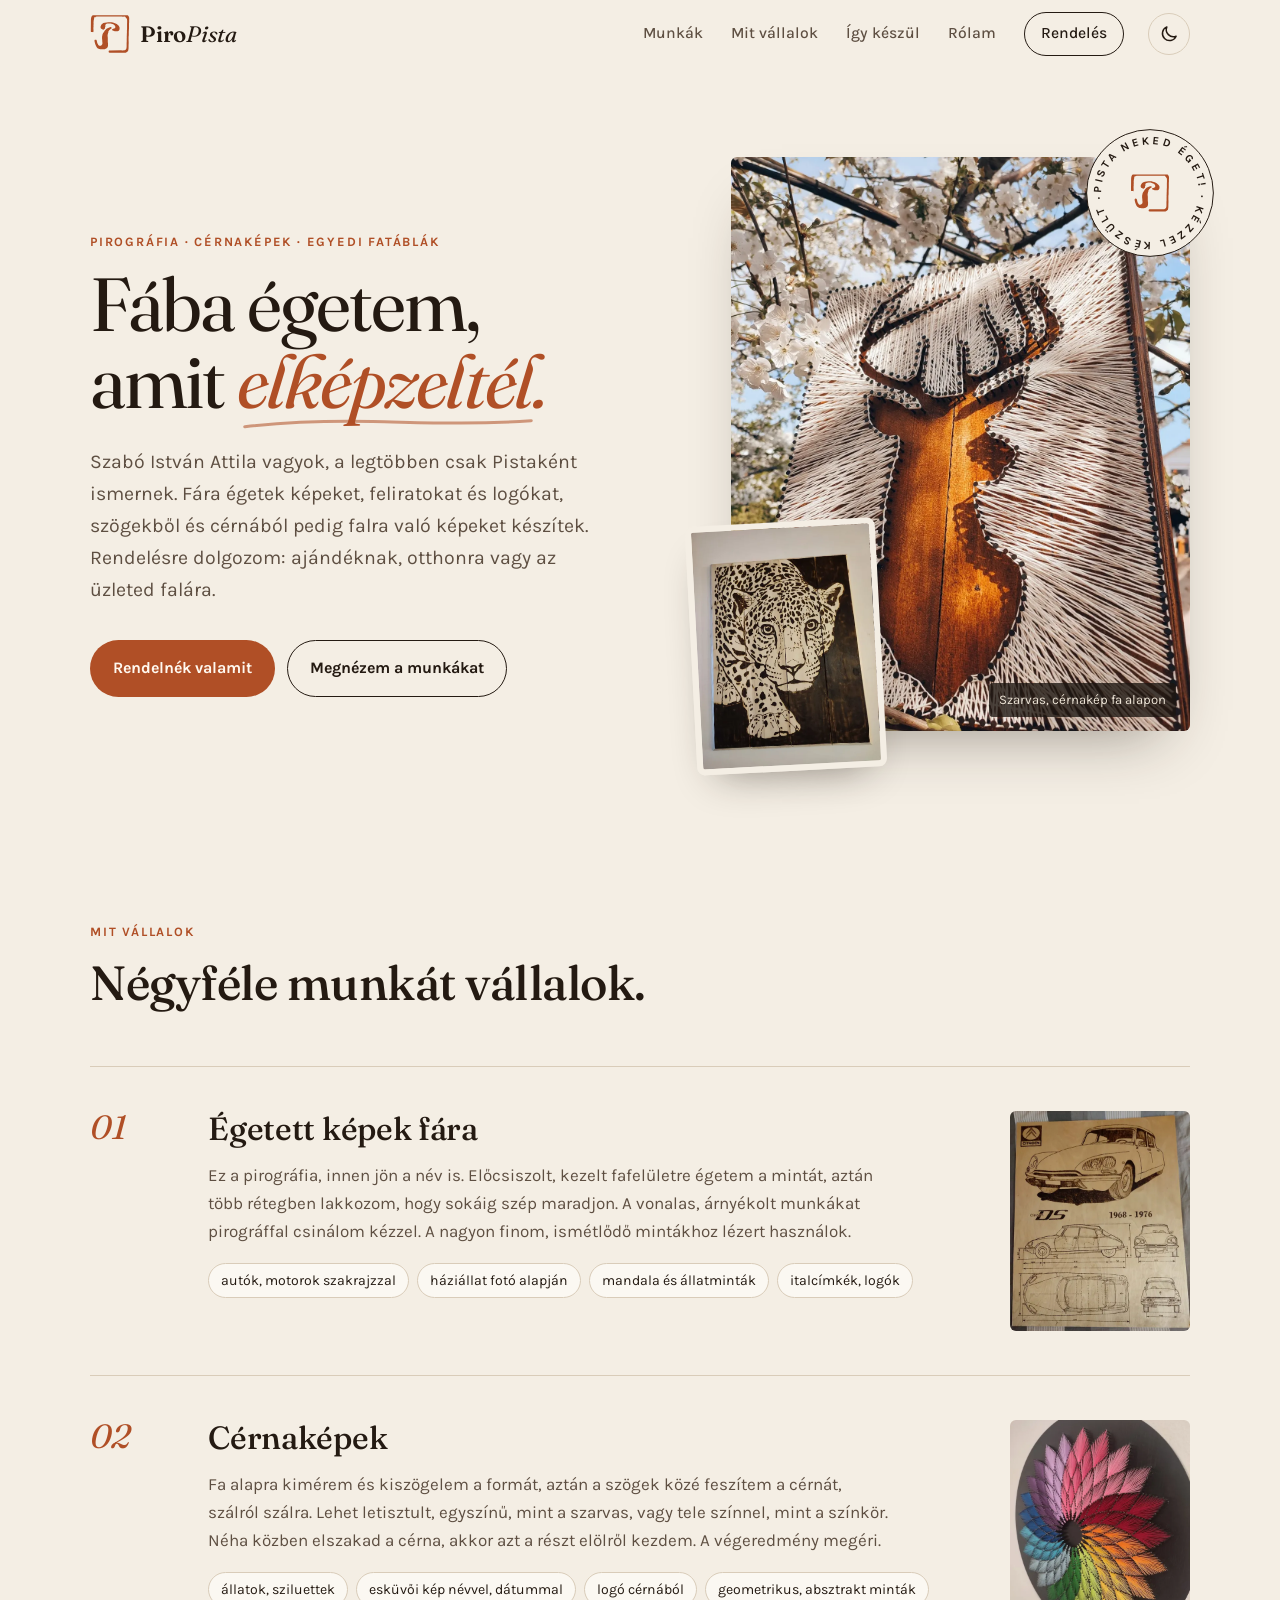
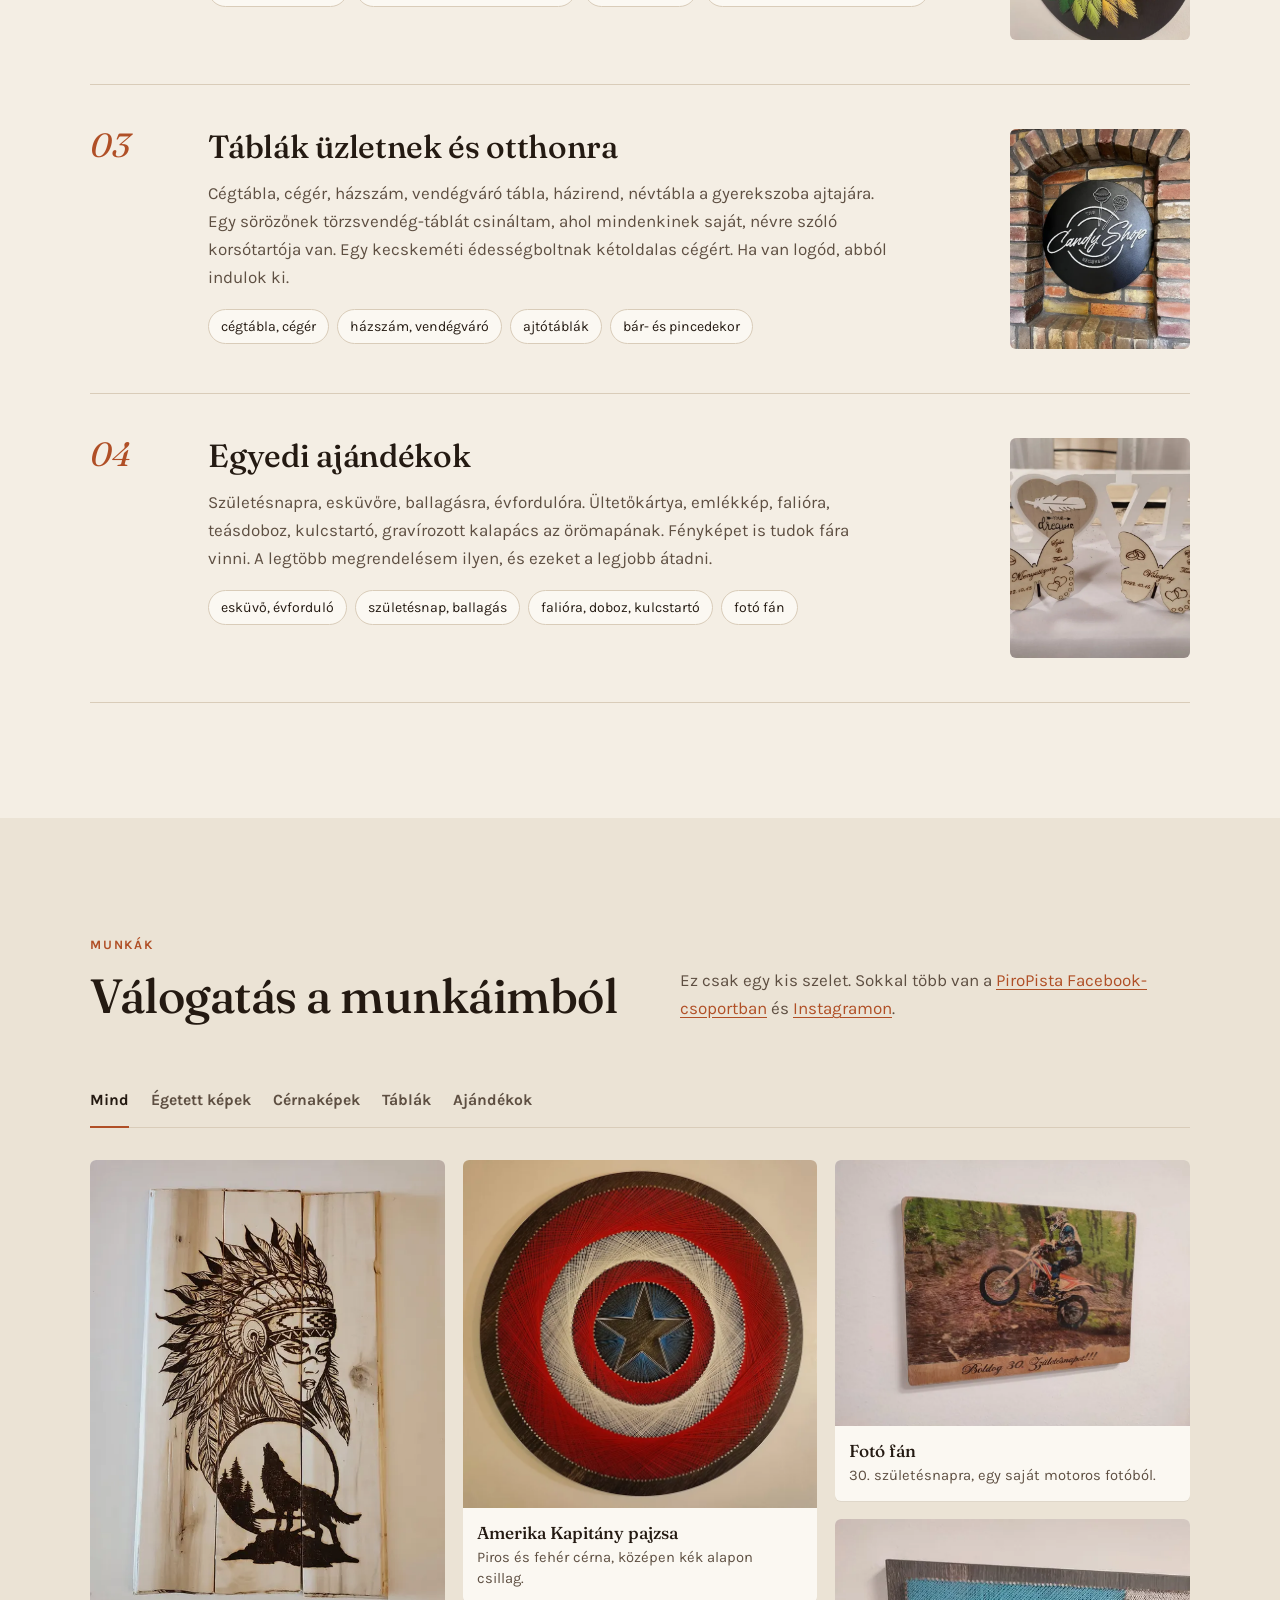
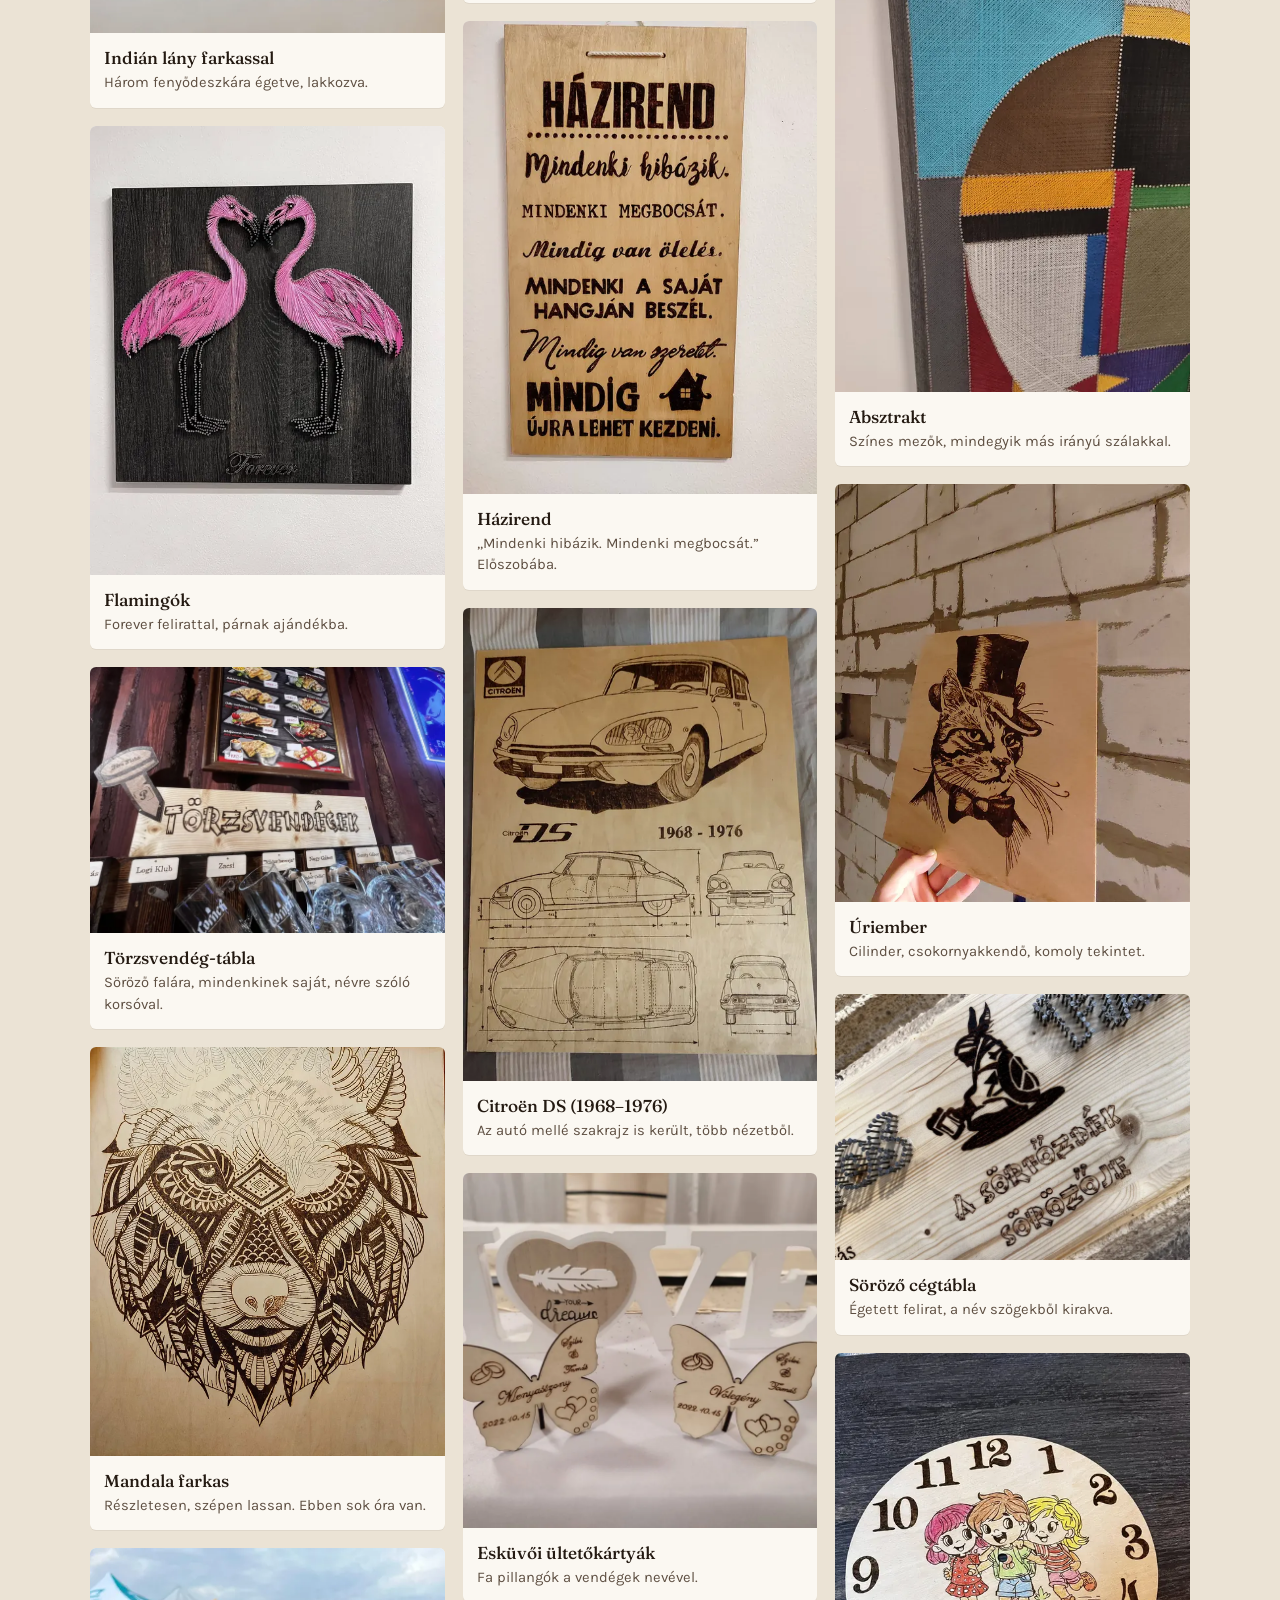
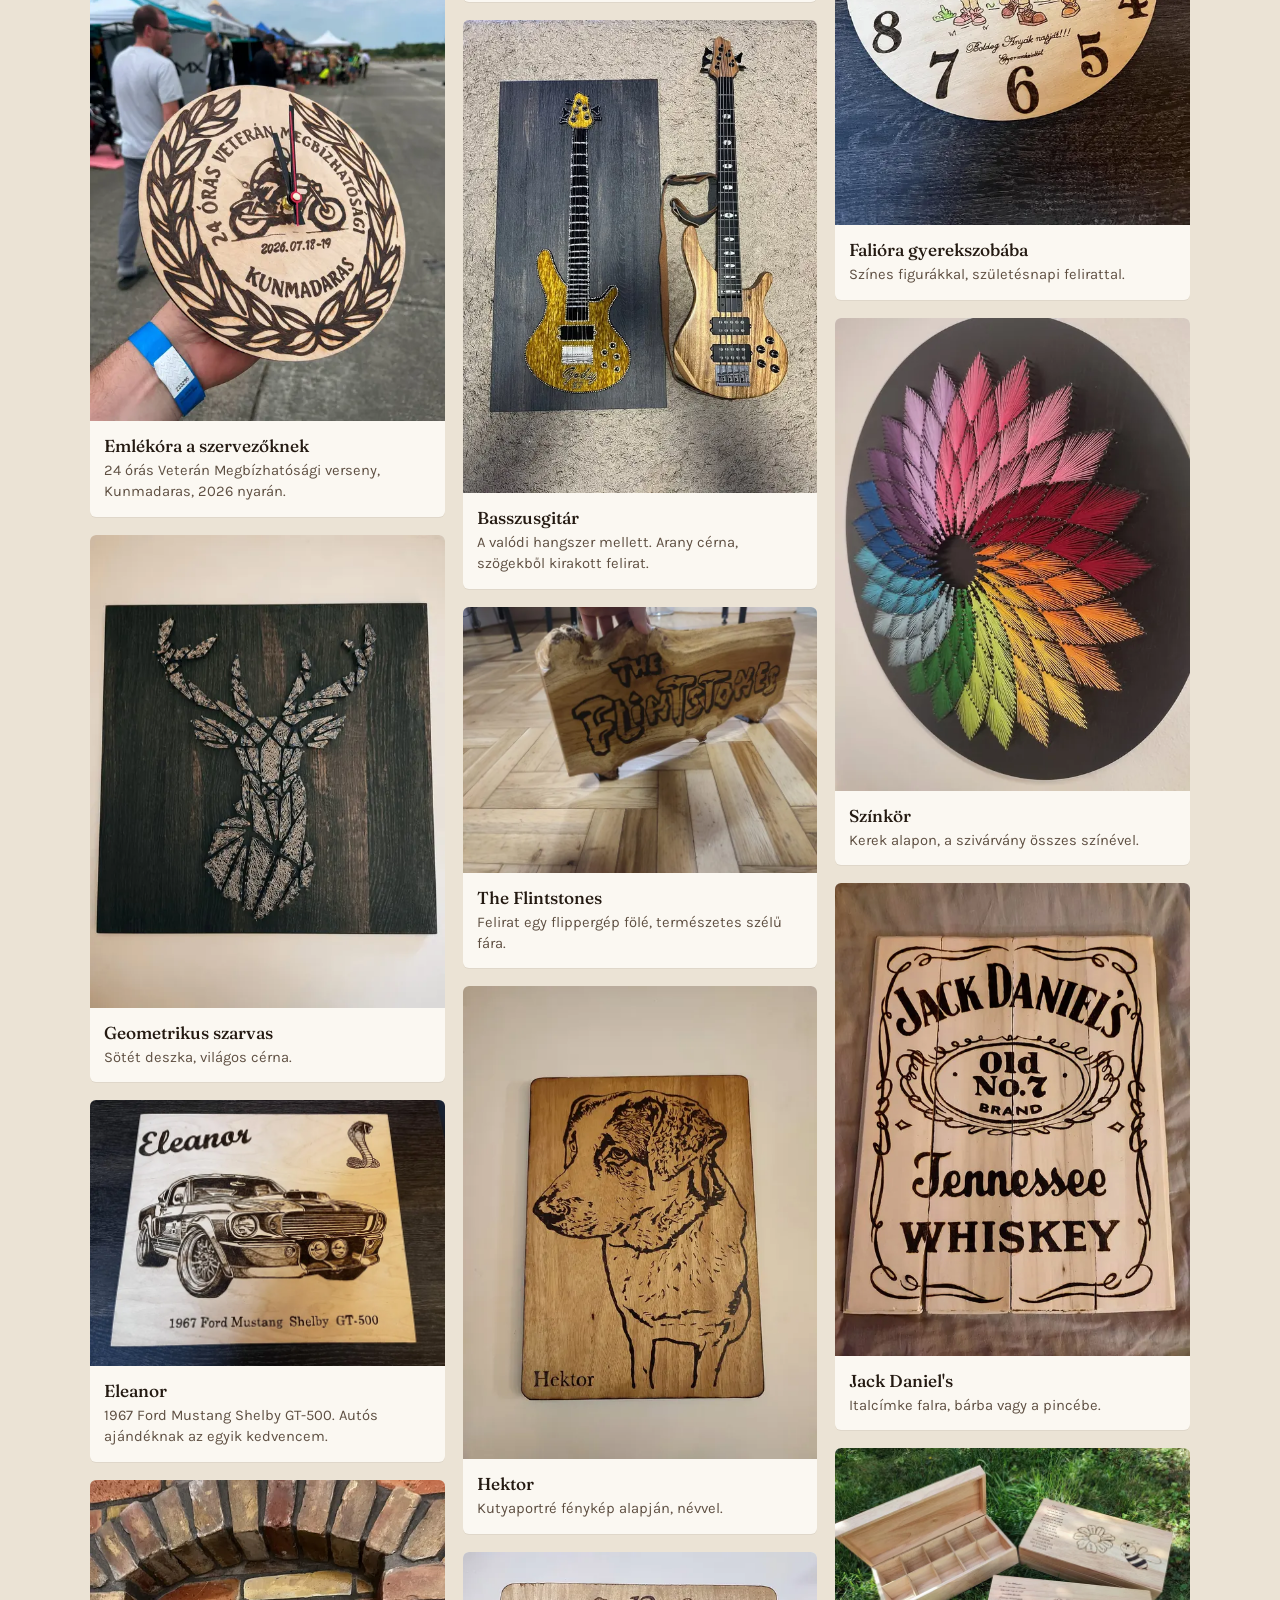
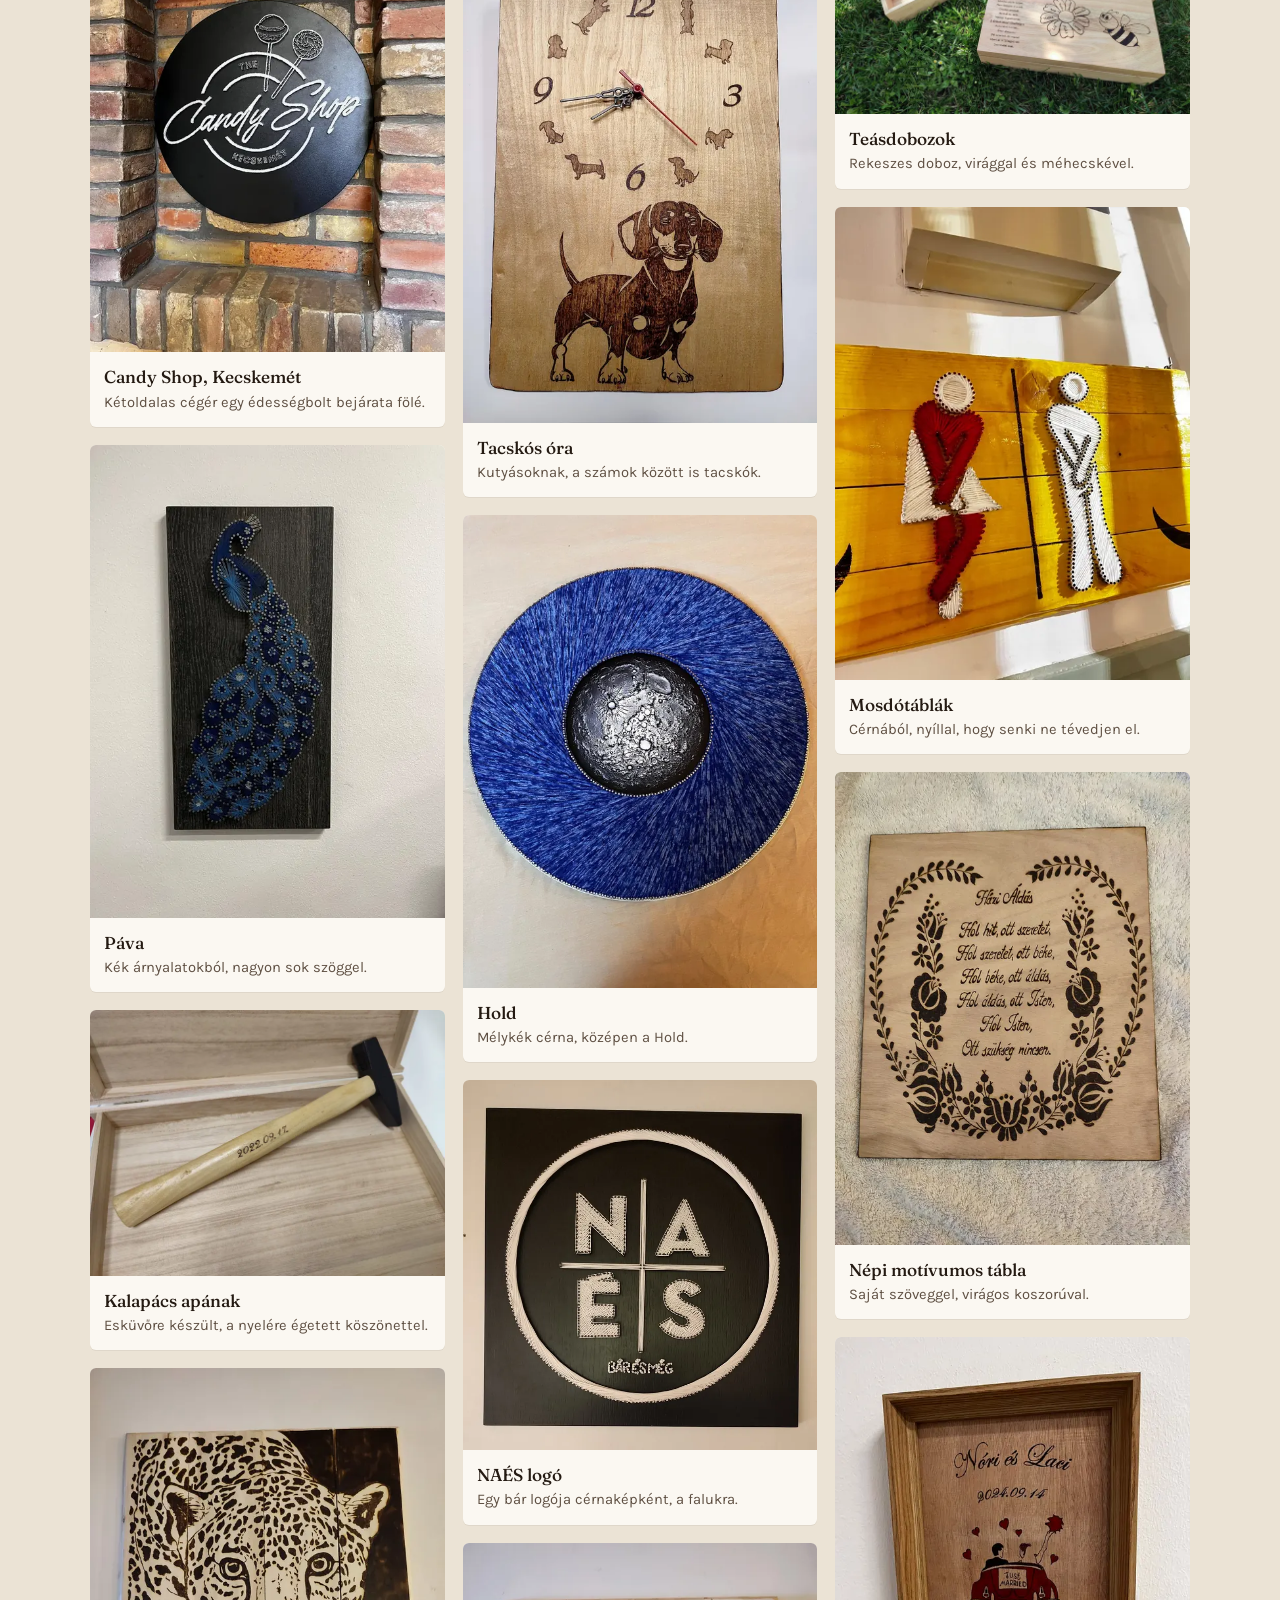
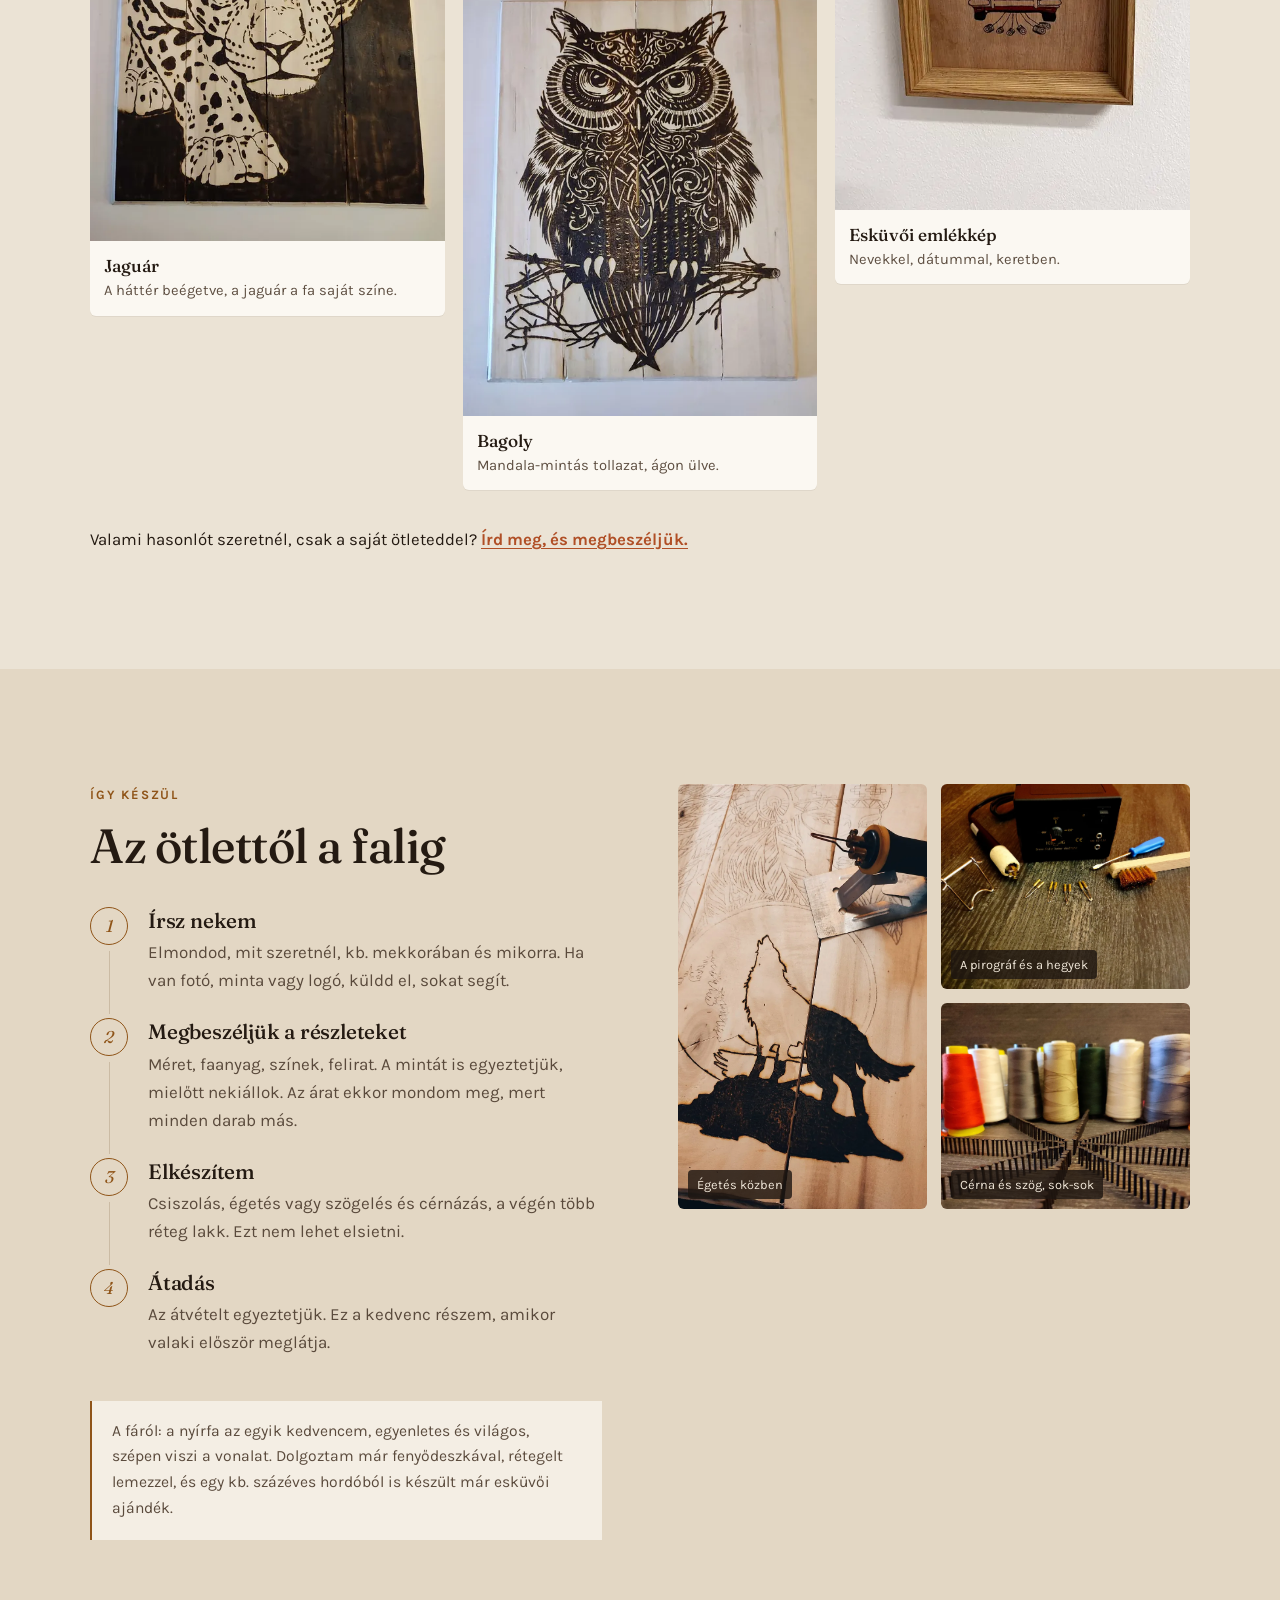
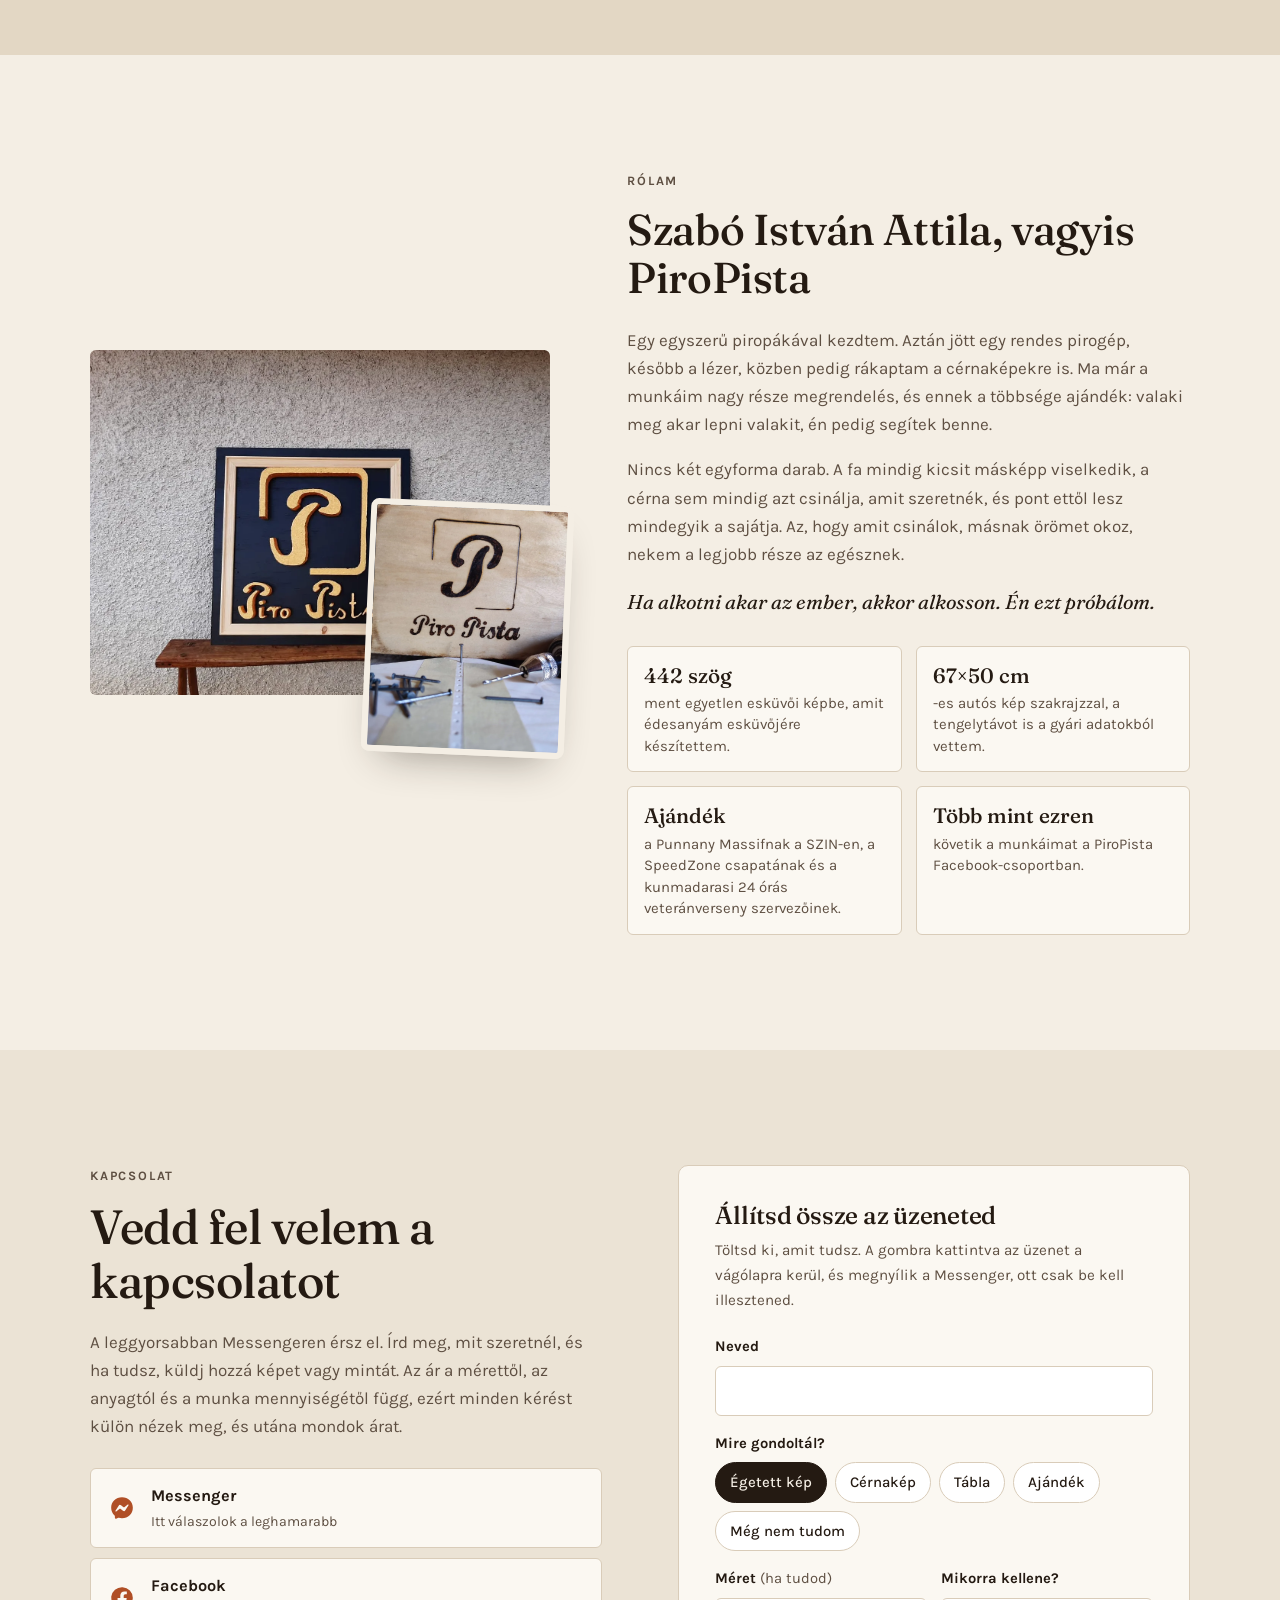
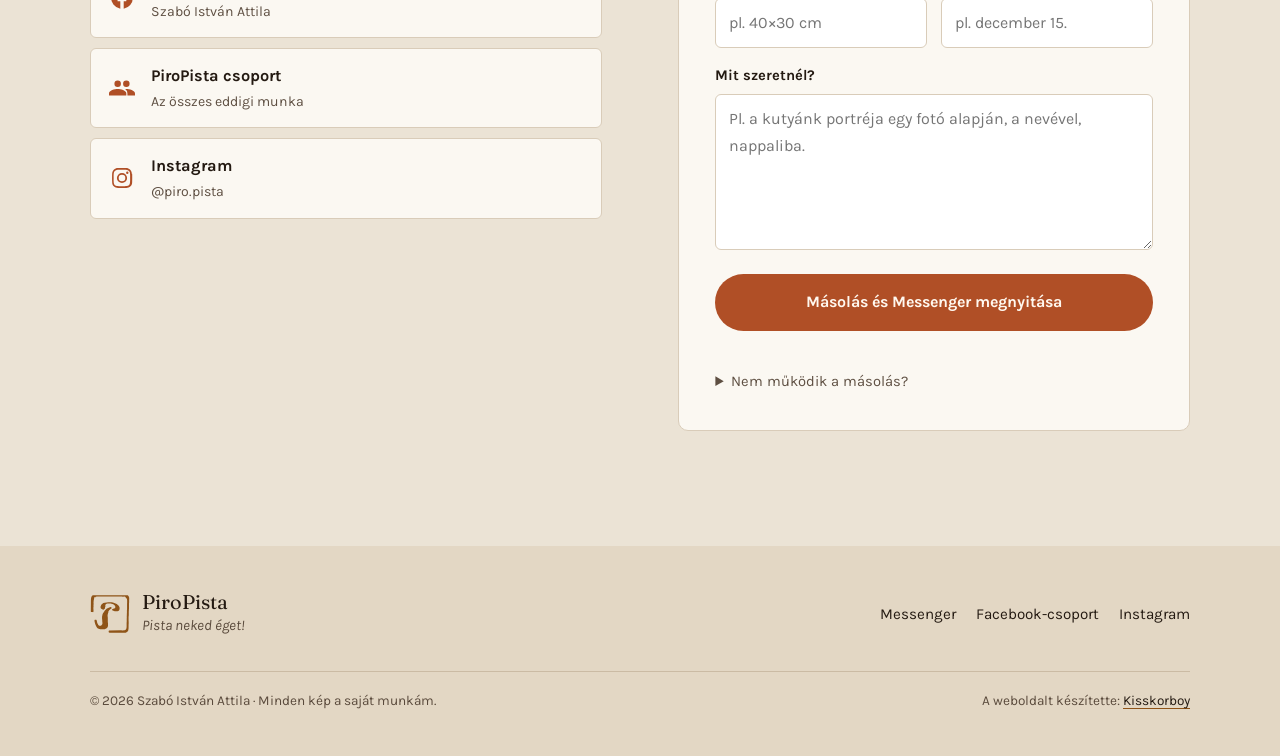
==== commit b073281b: "Add files via upload" ====
--- a/index.html
+++ b/index.html
@@ -58,7 +58,7 @@
   <header class="site-header" id="fejlec">
     <div class="wrap header-inner">
       <a class="brand" href="#" aria-label="PiroPista – vissza az oldal tetejére">
-        <svg class="brand-mark" viewBox="0 0 48 48" aria-hidden="true"><use href="#logo-p"/></svg>
+        <svg class="brand-mark" viewBox="0 0 100 100" aria-hidden="true"><use href="#logo-p"/></svg>
         <span class="brand-name">Piro<span>Pista</span></span>
       </a>
       <nav class="nav" id="menu" aria-label="Fő navigáció">
@@ -66,7 +66,7 @@
         <a href="#mit-vallalok">Mit vállalok</a>
         <a href="#igy-keszul">Így készül</a>
         <a href="#rolam">Rólam</a>
-        <a class="nav-cta" href="#kapcsolat">Írj nekem</a>
+        <a class="nav-cta" href="#kapcsolat">Rendelés</a>
       </nav>
       <div class="header-tools">
         <button class="theme-toggle" type="button" aria-label="Sötét mód bekapcsolása" title="Világos / sötét mód">
@@ -513,7 +513,7 @@
       <div class="wrap contact-grid">
         <div class="contact-text">
           <p class="kicker">Kapcsolat</p>
-          <h2 id="kapcsolat-cim">Rendelnél valamit? Írj nyugodtan.</h2>
+          <h2 id="kapcsolat-cim">Vedd fel velem a kapcsolatot</h2>
           <p>A leggyorsabban Messengeren érsz el. Írd meg, mit szeretnél, és ha tudsz, küldj hozzá képet vagy mintát. Az ár a mérettől, az anyagtól és a munka mennyiségétől függ, ezért minden kérést külön nézek meg, és utána mondok árat.</p>
 
           <ul class="channels">
@@ -595,7 +595,7 @@
   <footer class="site-footer">
     <div class="wrap footer-inner">
       <div class="footer-brand">
-        <svg class="brand-mark" viewBox="0 0 48 48" aria-hidden="true"><use href="#logo-p"/></svg>
+        <svg class="brand-mark" viewBox="0 0 100 100" aria-hidden="true"><use href="#logo-p"/></svg>
         <div>
           <p class="footer-name">PiroPista</p>
           <p class="footer-motto">Pista neked éget!</p>
@@ -626,9 +626,8 @@
 
   <!-- Logó -->
   <svg width="0" height="0" style="position:absolute" aria-hidden="true">
-    <symbol id="logo-p" viewBox="0 0 48 48">
-      <path d="M30 4H13a9 9 0 0 0-9 9v22a9 9 0 0 0 9 9h22a9 9 0 0 0 9-9V20" fill="none" stroke="currentColor" stroke-width="3" stroke-linecap="round"/>
-      <path d="M19.5 36.5c1.6-6.2 2.9-13.4 3.4-21.3M17.2 17.6c2.7-3.2 6.6-4.6 10.2-4 4 .7 5.6 4.2 3.6 7.6-1.9 3.3-6.4 5-10.6 4.4" fill="none" stroke="currentColor" stroke-width="3.2" stroke-linecap="round" stroke-linejoin="round"/>
+    <symbol id="logo-p" viewBox="0 0 100 100">
+      <path d="M52.9 33.1 L51.7 32.8 L48.3 33.6 L43.9 35.5 L41.4 37.0 L36.7 41.8 L35.2 44.4 L32.6 48.1 L31.6 50.2 L31.1 51.9 L30.1 56.9 L30.1 61.3 L30.6 65.5 L30.6 68.1 L31.1 71.6 L31.1 73.9 L30.8 75.2 L30.3 76.3 L28.2 78.6 L26.9 79.2 L24.9 79.6 L23.3 79.4 L22.2 78.9 L20.8 77.2 L18.8 73.9 L17.9 71.0 L17.1 67.2 L16.3 64.9 L15.4 64.4 L13.2 64.1 L12.3 64.3 L11.5 65.1 L11.2 66.1 L11.3 68.2 L12.4 73.4 L14.2 78.3 L16.4 82.7 L18.2 84.8 L19.8 86.1 L23.7 87.7 L25.5 88.1 L29.2 88.4 L34.3 88.4 L36.9 88.0 L39.2 87.1 L41.7 85.6 L44.0 83.4 L44.9 79.7 L45.2 74.4 L44.5 69.7 L44.5 59.5 L43.9 54.4 L44.5 50.1 L45.9 45.6 L45.9 43.9 L46.3 42.9 L48.0 40.7 L50.6 38.0 L52.3 36.7 L53.9 35.9 L54.4 35.4 L54.2 34.5ZM26.5 31.1 L26.4 32.9 L26.5 34.1 L27.0 35.5 L27.7 36.5 L28.9 37.4 L31.0 38.1 L32.3 39.2 L33.5 39.2 L36.1 37.5 L37.4 36.1 L37.4 33.9 L38.3 32.0 L38.6 30.5 L38.2 27.6 L38.6 26.7 L39.2 26.0 L41.3 24.6 L43.3 24.0 L46.5 23.6 L51.4 23.6 L53.1 24.0 L54.4 25.0 L55.9 25.1 L58.2 25.9 L61.3 28.2 L62.7 30.3 L63.3 31.7 L63.4 32.9 L63.3 33.9 L62.0 35.7 L60.5 36.5 L57.8 37.1 L55.9 37.9 L55.2 38.5 L54.8 39.1 L54.8 39.8 L55.1 40.3 L55.6 40.8 L59.9 42.4 L62.2 42.9 L65.4 43.3 L68.7 43.0 L71.1 42.2 L72.2 41.4 L73.3 39.8 L73.8 38.0 L74.1 34.7 L73.5 32.5 L71.8 29.6 L69.7 27.6 L66.8 25.3 L62.3 23.0 L57.3 21.3 L53.8 20.5 L46.2 20.5 L37.0 21.7 L33.3 22.8 L30.3 24.9 L28.8 26.5 L28.0 27.6ZM5.6 4.1 L4.2 5.8 L3.6 7.2 L2.8 9.5 L2.3 13.8 L2.0 43.1 L2.2 44.3 L2.9 45.0 L6.1 45.1 L7.6 45.5 L8.1 45.3 L8.4 44.9 L8.7 42.9 L8.8 39.7 L8.5 37.8 L8.5 34.3 L8.9 30.5 L8.7 28.0 L9.0 25.8 L9.0 23.2 L8.8 21.3 L9.3 15.9 L10.4 11.6 L10.0 9.5 L10.4 8.8 L11.0 8.3 L11.6 8.2 L12.9 8.5 L13.6 7.3 L14.5 6.8 L16.8 6.5 L21.5 6.5 L23.9 6.2 L32.0 6.2 L33.6 6.4 L35.2 6.3 L37.3 6.5 L40.4 6.2 L44.6 6.2 L46.7 6.5 L49.9 6.2 L53.6 6.5 L57.5 6.5 L59.6 6.2 L65.3 6.2 L67.8 6.5 L70.4 6.3 L72.5 6.5 L78.2 6.5 L80.1 6.3 L81.9 6.7 L86.8 6.5 L87.7 6.7 L88.2 7.1 L89.3 8.9 L92.0 11.9 L92.5 13.4 L92.8 15.6 L92.8 22.1 L92.6 24.6 L92.6 37.4 L92.3 39.8 L92.3 47.1 L92.1 49.5 L92.0 55.2 L91.8 57.1 L92.0 59.2 L91.8 61.3 L91.8 69.7 L91.5 72.1 L91.5 81.7 L91.2 85.1 L90.7 86.8 L89.7 88.5 L89.0 89.3 L86.9 90.6 L85.8 90.8 L80.8 91.1 L77.9 90.9 L48.9 91.0 L47.7 91.4 L47.0 92.1 L46.7 93.1 L46.6 94.6 L46.8 95.3 L47.2 96.0 L47.8 96.4 L48.7 96.6 L53.0 96.6 L55.2 96.8 L58.0 96.6 L61.4 96.6 L63.6 96.8 L87.7 96.8 L89.1 96.6 L91.5 95.5 L94.6 92.9 L95.3 92.0 L95.7 90.6 L96.4 85.9 L96.5 76.3 L96.7 73.9 L96.7 69.6 L96.5 67.3 L96.5 57.4 L97.0 52.9 L97.0 44.5 L97.5 35.8 L97.5 24.0 L97.8 21.9 L97.8 15.6 L98.0 13.2 L98.0 10.1 L97.5 7.8 L96.9 6.4 L95.1 4.0 L94.2 3.3 L93.2 3.2 L7.9 3.2 L6.7 3.3Z" fill="currentColor"/>
     </symbol>
   </svg>
 
--- a/css/style.css
+++ b/css/style.css
@@ -1,869 +1,869 @@
-/* PiroPista – piropista.hu */
-
-/* Betűk: Fraunces és Karla (SIL Open Font License), helyben tárolva */
-/* latin-ext */
-@font-face {
-  font-family: 'Fraunces';
-  font-style: italic;
-  font-weight: 300 600;
-  font-display: swap;
-  src: url('../fonts/fraunces-italic-latin-ext.woff2') format('woff2');
-  unicode-range: U+0100-02BA, U+02BD-02C5, U+02C7-02CC, U+02CE-02D7, U+02DD-02FF, U+0304, U+0308, U+0329, U+1D00-1DBF, U+1E00-1E9F, U+1EF2-1EFF, U+2020, U+20A0-20AB, U+20AD-20C4, U+2113, U+2C60-2C7F, U+A720-A7FF;
-}
-/* latin */
-@font-face {
-  font-family: 'Fraunces';
-  font-style: italic;
-  font-weight: 300 600;
-  font-display: swap;
-  src: url('../fonts/fraunces-italic-latin.woff2') format('woff2');
-  unicode-range: U+0000-00FF, U+0131, U+0152-0153, U+02BB-02BC, U+02C6, U+02DA, U+02DC, U+0304, U+0308, U+0329, U+2000-206F, U+20AC, U+2122, U+2191, U+2193, U+2212, U+2215, U+FEFF, U+FFFD;
-}
-/* latin-ext */
-@font-face {
-  font-family: 'Fraunces';
-  font-style: normal;
-  font-weight: 300 700;
-  font-display: swap;
-  src: url('../fonts/fraunces-normal-latin-ext.woff2') format('woff2');
-  unicode-range: U+0100-02BA, U+02BD-02C5, U+02C7-02CC, U+02CE-02D7, U+02DD-02FF, U+0304, U+0308, U+0329, U+1D00-1DBF, U+1E00-1E9F, U+1EF2-1EFF, U+2020, U+20A0-20AB, U+20AD-20C4, U+2113, U+2C60-2C7F, U+A720-A7FF;
-}
-/* latin */
-@font-face {
-  font-family: 'Fraunces';
-  font-style: normal;
-  font-weight: 300 700;
-  font-display: swap;
-  src: url('../fonts/fraunces-normal-latin.woff2') format('woff2');
-  unicode-range: U+0000-00FF, U+0131, U+0152-0153, U+02BB-02BC, U+02C6, U+02DA, U+02DC, U+0304, U+0308, U+0329, U+2000-206F, U+20AC, U+2122, U+2191, U+2193, U+2212, U+2215, U+FEFF, U+FFFD;
-}
-/* latin-ext */
-@font-face {
-  font-family: 'Karla';
-  font-style: italic;
-  font-weight: 400;
-  font-display: swap;
-  src: url('../fonts/karla-italic-latin-ext.woff2') format('woff2');
-  unicode-range: U+0100-02BA, U+02BD-02C5, U+02C7-02CC, U+02CE-02D7, U+02DD-02FF, U+0304, U+0308, U+0329, U+1D00-1DBF, U+1E00-1E9F, U+1EF2-1EFF, U+2020, U+20A0-20AB, U+20AD-20C4, U+2113, U+2C60-2C7F, U+A720-A7FF;
-}
-/* latin */
-@font-face {
-  font-family: 'Karla';
-  font-style: italic;
-  font-weight: 400;
-  font-display: swap;
-  src: url('../fonts/karla-italic-latin.woff2') format('woff2');
-  unicode-range: U+0000-00FF, U+0131, U+0152-0153, U+02BB-02BC, U+02C6, U+02DA, U+02DC, U+0304, U+0308, U+0329, U+2000-206F, U+20AC, U+2122, U+2191, U+2193, U+2212, U+2215, U+FEFF, U+FFFD;
-}
-/* latin-ext */
-@font-face {
-  font-family: 'Karla';
-  font-style: normal;
-  font-weight: 400 700;
-  font-display: swap;
-  src: url('../fonts/karla-normal-latin-ext.woff2') format('woff2');
-  unicode-range: U+0100-02BA, U+02BD-02C5, U+02C7-02CC, U+02CE-02D7, U+02DD-02FF, U+0304, U+0308, U+0329, U+1D00-1DBF, U+1E00-1E9F, U+1EF2-1EFF, U+2020, U+20A0-20AB, U+20AD-20C4, U+2113, U+2C60-2C7F, U+A720-A7FF;
-}
-/* latin */
-@font-face {
-  font-family: 'Karla';
-  font-style: normal;
-  font-weight: 400 700;
-  font-display: swap;
-  src: url('../fonts/karla-normal-latin.woff2') format('woff2');
-  unicode-range: U+0000-00FF, U+0131, U+0152-0153, U+02BB-02BC, U+02C6, U+02DA, U+02DC, U+0304, U+0308, U+0329, U+2000-206F, U+20AC, U+2122, U+2191, U+2193, U+2212, U+2215, U+FEFF, U+FFFD;
-}
-/* ---------- Alapok ---------- */
-:root {
-  --paper: #f4eee4;
-  --paper-2: #ebe3d5;
-  --card: #fbf8f2;
-  --ink: #241a12;
-  --ink-soft: #5e4f42;
-  --line: #d9ccb9;
-  --ember: #b04f26;
-  --ember-dark: #8e3d1b;
-  --char: #1d1611;
-  --char-2: #2a211a;
-  --on-char: #efe6d8;
-  --on-char-soft: #b9aa96;
-  --gold: #d79a4e;
-  --header-bg: rgba(244, 238, 228, 0.92);
-  --field: #ffffff;
-  --ok: #2f6b2f;
-  --err: #b3261e;
-  --shadow: rgba(36, 26, 18, .45);
-  --band-bg: #e3d7c4;
-  --band-bg-2: #f4eee4;
-  --band-ink: #241a12;
-  --band-ink-soft: #5a4a3c;
-  --band-accent: #8f5418;
-  --band-line: #cbbba4;
-
-  --serif: "Fraunces", Georgia, "Times New Roman", serif;
-  --sans: "Karla", "Segoe UI", system-ui, -apple-system, sans-serif;
-
-  --wrap: 1180px;
-  --gutter: clamp(16px, 4vw, 40px);
-  --radius: 6px;
-  --header-h: 68px;
-  color-scheme: light;
-}
-
-/* Sötét mód: a rendszer beállítását követi, hacsak nem választottál kézzel */
-@media (prefers-color-scheme: dark) {
-  :root:not([data-theme="light"]) {
-    --paper: #16110d;
-    --paper-2: #1d1712;
-    --card: #231b15;
-    --ink: #efe6d8;
-    --ink-soft: #b5a693;
-    --line: #3a2f26;
-    --ember: #de7a45;
-    --ember-dark: #c4652f;
-    --char: #0e0a07;
-    --char-2: #1a140f;
-    --header-bg: rgba(22, 17, 13, 0.9);
-    --field: #1a140f;
-    --ok: #8fcf8a;
-    --err: #ff8a80;
-    --shadow: rgba(0, 0, 0, .7);
-    --band-bg: #0e0a07;
-    --band-bg-2: #1a140f;
-    --band-ink: #efe6d8;
-    --band-ink-soft: #b9aa96;
-    --band-accent: #d79a4e;
-    --band-line: #3a2f26;
-    color-scheme: dark;
-  }
-}
-:root[data-theme="dark"] {
-  --paper: #16110d;
-  --paper-2: #1d1712;
-  --card: #231b15;
-  --ink: #efe6d8;
-  --ink-soft: #b5a693;
-  --line: #3a2f26;
-  --ember: #de7a45;
-  --ember-dark: #c4652f;
-  --char: #0e0a07;
-  --char-2: #1a140f;
-  --header-bg: rgba(22, 17, 13, 0.9);
-  --field: #1a140f;
-  --ok: #8fcf8a;
-  --err: #ff8a80;
-  --shadow: rgba(0, 0, 0, .7);
-  --band-bg: #0e0a07;
-  --band-bg-2: #1a140f;
-  --band-ink: #efe6d8;
-  --band-ink-soft: #b9aa96;
-  --band-accent: #d79a4e;
-  --band-line: #3a2f26;
-  color-scheme: dark;
-}
-
-*, *::before, *::after { box-sizing: border-box; }
-
-html {
-  scroll-behavior: smooth;
-  scroll-padding-top: calc(var(--header-h) + 12px);
-  -webkit-text-size-adjust: 100%;
-}
-
-body {
-  margin: 0;
-  background: var(--paper);
-  color: var(--ink);
-  font-family: var(--sans);
-  font-size: 1.0625rem;
-  line-height: 1.65;
-  -webkit-font-smoothing: antialiased;
-  overflow-x: hidden;
-}
-
-img { display: block; max-width: 100%; height: auto; }
-a { color: inherit; }
-button { font: inherit; color: inherit; }
-
-h1, h2, h3 {
-  font-family: var(--serif);
-  font-weight: 500;
-  line-height: 1.12;
-  letter-spacing: -0.01em;
-  margin: 0;
-  font-variation-settings: "SOFT" 50, "WONK" 0;
-}
-
-p { margin: 0 0 1em; }
-
-.wrap {
-  width: 100%;
-  max-width: var(--wrap);
-  margin: 0 auto;
-  padding: 0 var(--gutter);
-}
-
-.sr-only {
-  position: absolute; width: 1px; height: 1px; padding: 0; margin: -1px;
-  overflow: hidden; clip: rect(0 0 0 0); white-space: nowrap; border: 0;
-}
-
-.skip {
-  position: absolute; left: 12px; top: -60px; z-index: 100;
-  background: var(--ink); color: var(--paper); padding: 10px 14px; border-radius: var(--radius);
-}
-.skip:focus { top: 12px; }
-
-:focus-visible { outline: 2px solid var(--ember); outline-offset: 3px; }
-
-.kicker {
-  font-family: var(--sans);
-  font-size: 0.8rem;
-  font-weight: 700;
-  letter-spacing: 0.14em;
-  text-transform: uppercase;
-  color: var(--ember);
-  margin: 0 0 14px;
-}
-
-/* ---------- Gombok ---------- */
-.btn {
-  display: inline-flex; align-items: center; justify-content: center; gap: 8px;
-  padding: 14px 22px;
-  border-radius: 999px;
-  font-weight: 700;
-  font-size: 1rem;
-  text-decoration: none;
-  border: 1.5px solid transparent;
-  cursor: pointer;
-  transition: background-color .2s, color .2s, border-color .2s, transform .2s;
-}
-.btn-primary { background: var(--ember); color: #fff8ef; }
-:root[data-theme="dark"] .btn-primary { color: #1a120c; }
-@media (prefers-color-scheme: dark) { :root:not([data-theme="light"]) .btn-primary { color: #1a120c; } }
-.btn-primary:hover { background: var(--ember-dark); }
-.btn-ghost { border-color: var(--ink); color: var(--ink); }
-.btn-ghost:hover { background: var(--ink); color: var(--paper); }
-.btn-block { width: 100%; }
-
-/* ---------- Fejléc ---------- */
-.site-header {
-  position: sticky; top: 0; z-index: 50;
-  background: var(--header-bg);
-  backdrop-filter: saturate(1.2) blur(8px);
-  -webkit-backdrop-filter: saturate(1.2) blur(8px);
-  border-bottom: 1px solid transparent;
-  transition: border-color .2s;
-}
-.site-header.is-scrolled { border-bottom-color: var(--line); }
-
-.header-inner {
-  height: var(--header-h);
-  display: flex; align-items: center; justify-content: space-between; gap: 24px;
-}
-
-.brand {
-  display: inline-flex; align-items: center; gap: 10px;
-  text-decoration: none; color: var(--ink);
-}
-.brand-mark { width: 34px; height: 34px; color: var(--ember); flex: none; }
-.brand-name {
-  font-family: var(--serif);
-  font-size: 1.4rem;
-  font-weight: 600;
-  letter-spacing: -0.01em;
-}
-.brand-name span { font-style: italic; font-weight: 400; }
-
-.nav { display: flex; align-items: center; gap: 28px; margin-left: auto; }
-.nav a {
-  text-decoration: none;
-  font-weight: 500;
-  font-size: 0.98rem;
-  color: var(--ink-soft);
-  transition: color .2s;
-}
-.nav a:hover { color: var(--ink); }
-.nav .nav-cta {
-  color: var(--ink);
-  border: 1.5px solid var(--ink);
-  padding: 8px 16px;
-  border-radius: 999px;
-}
-.nav .nav-cta:hover { background: var(--ink); color: var(--paper); }
-
-.nav-toggle {
-  display: none;
-  width: 44px; height: 44px;
-  background: none; border: 0; padding: 0; cursor: pointer;
-  position: relative;
-}
-.nav-toggle-bars,
-.nav-toggle-bars::before,
-.nav-toggle-bars::after {
-  position: absolute; left: 11px; width: 22px; height: 2px; background: var(--ink);
-  border-radius: 2px; transition: transform .25s, opacity .2s;
-  content: "";
-}
-.nav-toggle-bars { top: 21px; }
-.nav-toggle-bars::before { left: 0; top: -7px; }
-.nav-toggle-bars::after { left: 0; top: 7px; }
-.nav-toggle[aria-expanded="true"] .nav-toggle-bars { background: transparent; }
-.nav-toggle[aria-expanded="true"] .nav-toggle-bars::before { transform: translateY(7px) rotate(45deg); }
-.nav-toggle[aria-expanded="true"] .nav-toggle-bars::after { transform: translateY(-7px) rotate(-45deg); }
-
-@media (max-width: 860px) {
-  .nav-toggle { display: block; }
-  .nav {
-    position: absolute; left: 0; right: 0; top: var(--header-h);
-    flex-direction: column; align-items: stretch; gap: 0;
-    background: var(--paper);
-    border-bottom: 1px solid var(--line);
-    padding: 8px var(--gutter) 20px;
-    display: none;
-  }
-  .nav.is-open { display: flex; }
-  .nav a { padding: 14px 0; border-bottom: 1px solid var(--line); font-size: 1.05rem; color: var(--ink); }
-  .nav .nav-cta { margin-top: 14px; text-align: center; border-bottom: 1.5px solid var(--ink); }
-}
-
-.header-tools { display: flex; align-items: center; gap: 6px; }
-@media (max-width: 860px) { .header-tools { margin-left: auto; } }
-
-.theme-toggle {
-  width: 42px; height: 42px;
-  display: grid; place-items: center;
-  background: none;
-  border: 1.5px solid var(--line);
-  border-radius: 50%;
-  cursor: pointer;
-  color: var(--ink);
-  transition: border-color .2s, background-color .2s;
-}
-.theme-toggle:hover { border-color: var(--ink); }
-.theme-toggle svg { width: 20px; height: 20px; }
-.theme-toggle .ico-sun { display: none; }
-:root[data-theme="dark"] .theme-toggle .ico-sun { display: block; }
-:root[data-theme="dark"] .theme-toggle .ico-moon { display: none; }
-@media (prefers-color-scheme: dark) {
-  :root:not([data-theme="light"]) .theme-toggle .ico-sun { display: block; }
-  :root:not([data-theme="light"]) .theme-toggle .ico-moon { display: none; }
-}
-
-/* ---------- Nyitó ---------- */
-.hero { padding: clamp(36px, 7vw, 88px) 0 clamp(56px, 8vw, 110px); }
-
-.hero-grid {
-  display: grid;
-  grid-template-columns: minmax(0, 1.05fr) minmax(0, 1fr);
-  gap: clamp(32px, 6vw, 80px);
-  align-items: center;
-}
-
-.hero h1 {
-  font-size: clamp(2.6rem, 6.2vw, 4.7rem);
-  font-weight: 400;
-  line-height: 1.02;
-  letter-spacing: -0.025em;
-  margin-bottom: 26px;
-  font-variation-settings: "SOFT" 100, "WONK" 1;
-}
-.hero h1 em {
-  font-style: italic;
-  font-weight: 400;
-  color: var(--ember);
-}
-.burn {
-  position: relative;
-  white-space: nowrap;
-}
-.burn::after {
-  content: "";
-  position: absolute; left: 2%; right: 4%; bottom: -0.06em; height: 0.16em;
-  background: url("data:image/svg+xml,%3Csvg xmlns='http://www.w3.org/2000/svg' viewBox='0 0 300 14' preserveAspectRatio='none'%3E%3Cpath d='M2 9c40-5 85-7 132-6 50 1 98 4 164-1' fill='none' stroke='%23b04f26' stroke-width='3.5' stroke-linecap='round' opacity='.55'/%3E%3C/svg%3E") no-repeat center / 100% 100%;
-}
-
-.lead {
-  font-size: clamp(1.08rem, 1.6vw, 1.22rem);
-  color: var(--ink-soft);
-  max-width: 34em;
-  margin-bottom: 34px;
-}
-
-.hero-actions { display: flex; flex-wrap: wrap; gap: 12px; }
-
-.hero-media {
-  position: relative;
-  padding: 0 0 40px 40px;
-}
-.hero-main { margin: 0; position: relative; }
-.hero-main img {
-  width: 100%;
-  aspect-ratio: 4 / 5;
-  object-fit: cover;
-  border-radius: var(--radius);
-  box-shadow: 0 30px 60px -30px var(--shadow);
-}
-.hero-main figcaption {
-  position: absolute; right: 14px; bottom: 14px;
-  background: rgba(29, 22, 17, .78);
-  color: var(--on-char);
-  font-size: 0.82rem;
-  padding: 6px 10px;
-  border-radius: 4px;
-}
-.hero-side {
-  position: absolute; left: 0; bottom: 0;
-  width: 38%;
-  margin: 0;
-  border: 6px solid var(--paper);
-  border-radius: 8px;
-  overflow: hidden;
-  transform: rotate(-3deg);
-  box-shadow: 0 20px 40px -20px var(--shadow);
-}
-.hero-side img { aspect-ratio: 3 / 4; object-fit: cover; width: 100%; }
-
-.stamp {
-  position: absolute; right: -26px; top: -30px;
-  width: 132px; height: 132px;
-  color: var(--ink);
-  animation: spin 40s linear infinite;
-}
-.stamp-ring { fill: var(--paper); stroke: var(--ink); stroke-width: 1.5; }
-.stamp-text {
-  font-family: var(--sans);
-  font-size: 17px;
-  font-weight: 700;
-  text-transform: uppercase;
-  fill: var(--ink);
-}
-.stamp-p { color: var(--ember); }
-@keyframes spin { to { transform: rotate(360deg); } }
-
-@media (max-width: 860px) {
-  .hero-grid { grid-template-columns: 1fr; }
-  .hero-media { max-width: 520px; margin-top: 8px; padding-left: 28px; }
-  .stamp { right: -6px; top: -26px; width: 104px; height: 104px; }
-  .hero-main figcaption { top: 12px; left: 12px; right: auto; bottom: auto; }
-}
-
-/* ---------- Szekciók ---------- */
-.section { padding: clamp(64px, 9vw, 120px) 0; }
-
-.section-head { margin-bottom: clamp(36px, 5vw, 56px); max-width: 760px; }
-.section-head h2 { font-size: clamp(2rem, 4vw, 3rem); }
-.section-head--row {
-  max-width: none;
-  display: flex; align-items: flex-end; justify-content: space-between; gap: 24px 48px;
-  flex-wrap: wrap;
-}
-.section-note { max-width: 30em; color: var(--ink-soft); margin: 0; }
-.section-note a { color: var(--ember); text-underline-offset: 3px; }
-
-/* ---------- Szolgáltatások ---------- */
-.services { padding-top: clamp(24px, 4vw, 48px); }
-
-.service-list { border-top: 1px solid var(--line); }
-
-.service {
-  display: grid;
-  grid-template-columns: 80px minmax(0, 1fr) 180px;
-  gap: clamp(16px, 3vw, 40px);
-  padding: clamp(28px, 4vw, 44px) 0;
-  border-bottom: 1px solid var(--line);
-  align-items: start;
-}
-.service-num {
-  font-family: var(--serif);
-  font-style: italic;
-  font-size: 2.1rem;
-  line-height: 1;
-  color: var(--ember);
-}
-.service h3 { font-size: clamp(1.5rem, 2.6vw, 2rem); margin-bottom: 14px; }
-.service p { color: var(--ink-soft); max-width: 40em; }
-.service-img {
-  width: 180px; height: 220px;
-  object-fit: cover;
-  border-radius: var(--radius);
-}
-
-.tags {
-  list-style: none; padding: 0; margin: 18px 0 0;
-  display: flex; flex-wrap: wrap; gap: 8px;
-}
-.tags li {
-  font-size: 0.88rem;
-  padding: 5px 12px;
-  border: 1px solid var(--line);
-  border-radius: 999px;
-  background: var(--card);
-}
-
-@media (max-width: 760px) {
-  .service { grid-template-columns: 1fr; gap: 12px; }
-  .service-num { font-size: 1.6rem; }
-  .service-img { width: 100%; height: 220px; order: 3; }
-}
-
-/* ---------- Galéria ---------- */
-.gallery { background: var(--paper-2); }
-
-.filters {
-  display: flex; flex-wrap: wrap; gap: 6px 22px;
-  margin-bottom: 32px;
-  border-bottom: 1px solid var(--line);
-}
-.filter {
-  background: none; border: 0; cursor: pointer;
-  padding: 10px 0 12px;
-  font-weight: 700;
-  font-size: 0.98rem;
-  color: var(--ink-soft);
-  border-bottom: 2px solid transparent;
-  margin-bottom: -1px;
-  transition: color .2s, border-color .2s;
-}
-.filter:hover { color: var(--ink); }
-.filter.is-active { color: var(--ink); border-bottom-color: var(--ember); }
-
-.grid {
-  columns: 3 280px;
-  column-gap: 18px;
-}
-.item {
-  break-inside: avoid;
-  margin: 0 0 18px;
-  background: var(--card);
-  border-radius: var(--radius);
-  overflow: hidden;
-  box-shadow: 0 1px 0 rgba(36, 26, 18, .06);
-}
-.item[hidden] { display: none; }
-.item a { display: block; overflow: hidden; cursor: zoom-in; }
-.item img {
-  width: 100%;
-  transition: transform .6s cubic-bezier(.2, .7, .2, 1);
-}
-.item a:hover img { transform: scale(1.035); }
-.item figcaption { padding: 12px 14px 14px; font-size: 0.92rem; line-height: 1.45; }
-.item figcaption strong {
-  display: block;
-  font-family: var(--serif);
-  font-weight: 500;
-  font-size: 1.08rem;
-  margin-bottom: 2px;
-}
-.item figcaption span { color: var(--ink-soft); }
-
-.gallery-more { margin: 36px 0 0; font-size: 1.05rem; }
-.gallery-more a { color: var(--ember); font-weight: 700; text-underline-offset: 3px; }
-
-/* ---------- Folyamat ---------- */
-.process { background: var(--band-bg); color: var(--band-ink); }
-.process .kicker { color: var(--band-accent); }
-.process h2 { font-size: clamp(2rem, 4vw, 3rem); margin-bottom: 36px; }
-
-.process-grid {
-  display: grid;
-  grid-template-columns: minmax(0, 1fr) minmax(0, 1fr);
-  gap: clamp(40px, 6vw, 88px);
-  align-items: start;
-}
-
-.steps { list-style: none; counter-reset: lepes; padding: 0; margin: 0; }
-.steps li {
-  counter-increment: lepes;
-  position: relative;
-  padding: 0 0 26px 58px;
-}
-.steps li::before {
-  content: counter(lepes);
-  position: absolute; left: 0; top: -2px;
-  width: 38px; height: 38px;
-  display: grid; place-items: center;
-  border: 1.5px solid var(--band-accent);
-  border-radius: 50%;
-  font-family: var(--serif);
-  font-style: italic;
-  color: var(--band-accent);
-}
-.steps li:not(:last-child)::after {
-  content: "";
-  position: absolute; left: 19px; top: 42px; bottom: 6px;
-  width: 1px; background: var(--band-line);
-}
-.steps h3 { font-size: 1.3rem; margin-bottom: 6px; }
-.steps p { color: var(--band-ink-soft); margin: 0; }
-
-.material-note {
-  margin: 18px 0 0;
-  padding: 18px 20px;
-  border-left: 2px solid var(--band-accent);
-  background: var(--band-bg-2);
-  color: var(--band-ink-soft);
-  font-size: 0.98rem;
-}
-
-.process-media {
-  display: grid;
-  grid-template-columns: 1fr 1fr;
-  gap: 14px;
-}
-.pm { margin: 0; position: relative; }
-.pm img { width: 100%; height: 100%; object-fit: cover; border-radius: var(--radius); }
-.pm figcaption {
-  position: absolute; left: 10px; bottom: 10px;
-  font-size: 0.8rem;
-  background: rgba(29, 22, 17, .8);
-  color: var(--on-char);
-  padding: 4px 9px; border-radius: 4px;
-}
-.pm-1 { grid-row: span 2; }
-.pm-1 img { aspect-ratio: 3 / 4.6; }
-.pm-2 img, .pm-3 img { aspect-ratio: 4 / 3.3; }
-
-@media (max-width: 860px) {
-  .process-grid { grid-template-columns: 1fr; }
-}
-
-/* ---------- Rólam ---------- */
-.about-grid {
-  display: grid;
-  grid-template-columns: minmax(0, 0.9fr) minmax(0, 1.1fr);
-  gap: clamp(36px, 6vw, 88px);
-  align-items: center;
-}
-.about-media { position: relative; padding-bottom: 60px; }
-.about-media img:first-child {
-  width: 100%;
-  aspect-ratio: 4 / 3;
-  object-fit: cover;
-  border-radius: var(--radius);
-}
-.about-media img:last-child {
-  position: absolute; right: -18px; bottom: 0;
-  width: 44%;
-  aspect-ratio: 4 / 5;
-  object-fit: cover;
-  border: 6px solid var(--paper);
-  border-radius: 8px;
-  transform: rotate(2.5deg);
-  box-shadow: 0 20px 40px -20px var(--shadow);
-}
-.about h2 { font-size: clamp(1.9rem, 3.6vw, 2.7rem); margin-bottom: 24px; }
-.about-text > p { color: var(--ink-soft); }
-.about-text > p:nth-of-type(4) {
-  font-family: var(--serif);
-  font-style: italic;
-  font-size: 1.25rem;
-  color: var(--ink);
-}
-
-.facts {
-  list-style: none; padding: 0; margin: 28px 0 0;
-  display: grid; grid-template-columns: 1fr 1fr; gap: 14px;
-}
-.facts li {
-  background: var(--card);
-  border: 1px solid var(--line);
-  border-radius: var(--radius);
-  padding: 14px 16px;
-  font-size: 0.93rem;
-  line-height: 1.45;
-  color: var(--ink-soft);
-}
-.facts strong {
-  display: block;
-  font-family: var(--serif);
-  font-weight: 500;
-  font-size: 1.3rem;
-  color: var(--ink);
-  margin-bottom: 2px;
-}
-
-@media (max-width: 860px) {
-  .about-grid { grid-template-columns: 1fr; }
-  .about-media { max-width: 520px; }
-  .about-media img:last-child { right: 0; }
-}
-@media (max-width: 520px) {
-  .facts { grid-template-columns: 1fr; }
-}
-
-/* ---------- Kapcsolat ---------- */
-.contact { background: var(--paper-2); }
-.contact-grid {
-  display: grid;
-  grid-template-columns: minmax(0, 1fr) minmax(0, 1fr);
-  gap: clamp(36px, 6vw, 80px);
-  align-items: start;
-}
-.contact h2 { font-size: clamp(2rem, 4vw, 3rem); margin-bottom: 20px; }
-.contact-text > p { color: var(--ink-soft); max-width: 32em; }
-
-.channels { list-style: none; padding: 0; margin: 28px 0 0; display: grid; gap: 10px; }
-.channel {
-  display: flex; align-items: center; gap: 16px;
-  padding: 14px 18px;
-  background: var(--card);
-  border: 1px solid var(--line);
-  border-radius: var(--radius);
-  text-decoration: none;
-  transition: border-color .2s, transform .2s;
-}
-.channel:hover { border-color: var(--ember); transform: translateX(3px); }
-.channel svg { width: 26px; height: 26px; fill: var(--ember); flex: none; }
-.channel strong { display: block; font-size: 1.02rem; }
-.channel small { display: block; color: var(--ink-soft); font-size: 0.88rem; }
-
-.order-form {
-  background: var(--card);
-  border: 1px solid var(--line);
-  border-radius: 10px;
-  padding: clamp(22px, 3.5vw, 36px);
-}
-.order-form h3 { font-size: 1.55rem; margin-bottom: 8px; }
-.form-intro { color: var(--ink-soft); font-size: 0.95rem; margin-bottom: 22px; }
-
-.field { margin: 0 0 16px; border: 0; padding: 0; min-width: 0; }
-.field label, .field legend {
-  display: block; font-weight: 700; font-size: 0.92rem; margin-bottom: 6px; padding: 0;
-}
-.opt { font-weight: 400; color: var(--ink-soft); }
-.field input[type="text"], .field textarea {
-  width: 100%;
-  font: inherit;
-  font-size: 1rem;
-  color: var(--ink);
-  background: var(--field);
-  border: 1px solid var(--line);
-  border-radius: var(--radius);
-  padding: 11px 13px;
-  transition: border-color .2s, box-shadow .2s;
-}
-.field input[type="text"]:focus, .field textarea:focus {
-  outline: none;
-  border-color: var(--ember);
-  box-shadow: 0 0 0 3px rgba(176, 79, 38, .15);
-}
-.field textarea { resize: vertical; min-height: 120px; }
-.field .is-invalid { border-color: var(--err); }
-
-.field-row { display: grid; grid-template-columns: 1fr 1fr; gap: 14px; }
-@media (max-width: 520px) { .field-row { grid-template-columns: 1fr; gap: 0; } }
-
-.chips { display: flex; flex-wrap: wrap; gap: 8px; }
-.chips label { margin: 0; font-weight: 500; cursor: pointer; }
-.chips input { position: absolute; opacity: 0; pointer-events: none; }
-.chips span {
-  display: inline-block;
-  padding: 7px 14px;
-  border: 1px solid var(--line);
-  border-radius: 999px;
-  background: var(--field);
-  font-size: 0.93rem;
-  transition: background-color .2s, border-color .2s, color .2s;
-}
-.chips input:checked + span { background: var(--ink); border-color: var(--ink); color: var(--paper); }
-.chips input:focus-visible + span { outline: 2px solid var(--ember); outline-offset: 2px; }
-
-.form-status { margin: 12px 0 0; font-size: 0.95rem; min-height: 1.4em; }
-.form-status.ok { color: var(--ok); }
-.form-status.err { color: var(--err); }
-.form-status a { color: inherit; font-weight: 700; }
-
-.form-fallback { margin-top: 6px; font-size: 0.92rem; color: var(--ink-soft); }
-.form-fallback summary { cursor: pointer; }
-.form-fallback p { margin: 8px 0; }
-.form-fallback textarea {
-  width: 100%; font: inherit; font-size: 0.92rem;
-  border: 1px solid var(--line); border-radius: var(--radius); padding: 10px; background: var(--field); color: var(--ink);
-}
-
-@media (max-width: 860px) {
-  .contact-grid { grid-template-columns: 1fr; }
-}
-
-/* ---------- Lábléc ---------- */
-.site-footer { background: var(--band-bg); color: var(--band-ink-soft); padding: 44px 0; }
-.footer-inner {
-  display: flex; flex-wrap: wrap; align-items: center; justify-content: space-between; gap: 24px;
-}
-.footer-brand { display: flex; align-items: center; gap: 12px; }
-.footer-brand .brand-mark { color: var(--band-accent); }
-.footer-name { font-family: var(--serif); font-size: 1.25rem; color: var(--band-ink); margin: 0; line-height: 1.2; }
-.footer-motto { margin: 0; font-style: italic; font-size: 0.92rem; }
-.footer-links { display: flex; flex-wrap: wrap; gap: 20px; }
-.footer-links a { text-decoration: none; color: var(--band-ink); font-size: 0.95rem; }
-.footer-links a:hover { color: var(--band-accent); }
-.footer-bottom {
-  width: 100%;
-  margin-top: 8px;
-  padding-top: 18px;
-  border-top: 1px solid var(--band-line);
-  display: flex; flex-wrap: wrap; justify-content: space-between; gap: 8px 24px;
-  font-size: 0.85rem;
-}
-.footer-copy, .footer-credit { margin: 0; }
-.footer-credit a { color: var(--band-ink); text-decoration: none; border-bottom: 1px solid var(--band-accent); }
-.footer-credit a:hover { color: var(--band-accent); }
-
-/* ---------- Nagyító ---------- */
-.lightbox {
-  width: 100vw; height: 100vh; max-width: none; max-height: none;
-  margin: 0; padding: 0; border: 0;
-  background: rgba(20, 15, 11, .96);
-  color: var(--on-char);
-}
-.lightbox[open] { display: grid; grid-template-columns: 64px minmax(0, 1fr) 64px; align-items: center; }
-.lightbox::backdrop { background: rgba(20, 15, 11, .9); }
-.lb-figure {
-  margin: 0; height: 100vh;
-  display: flex; flex-direction: column; align-items: center; justify-content: center;
-  padding: 56px 0 24px;
-  min-width: 0;
-}
-.lb-figure img {
-  max-width: 100%;
-  max-height: calc(100vh - 150px);
-  width: auto; height: auto;
-  object-fit: contain;
-  border-radius: 4px;
-}
-.lb-figure figcaption { margin-top: 14px; text-align: center; max-width: 40em; padding: 0 8px; }
-.lb-figure figcaption strong { font-family: var(--serif); font-weight: 500; font-size: 1.2rem; display: block; }
-.lb-figure figcaption span { color: var(--on-char-soft); font-size: 0.95rem; }
-.lb-close, .lb-nav {
-  background: none; border: 0; color: var(--on-char); cursor: pointer;
-  font-family: var(--serif);
-}
-.lb-close {
-  position: absolute; top: 10px; right: 14px;
-  font-size: 2.4rem; line-height: 1; width: 48px; height: 48px;
-}
-.lb-nav { font-size: 3rem; height: 100%; width: 64px; opacity: .7; transition: opacity .2s; }
-.lb-nav:hover { opacity: 1; }
-
-@media (max-width: 640px) {
-  .lightbox[open] { grid-template-columns: 0 minmax(0, 1fr) 0; }
-  .lb-nav {
-    position: absolute; bottom: 14px; height: 48px; width: 56px; font-size: 2.2rem;
-  }
-  .lb-prev { left: 12px; }
-  .lb-next { right: 12px; }
-  .lb-figure { padding: 56px 12px 76px; }
-  .lb-figure img { max-height: calc(100vh - 200px); }
-}
-
-/* ---------- Mozgás ---------- */
-.reveal { opacity: 0; transform: translateY(18px); transition: opacity .7s ease, transform .7s ease; }
-.reveal.is-in { opacity: 1; transform: none; }
-
-@media (prefers-reduced-motion: reduce) {
-  html { scroll-behavior: auto; }
-  .stamp { animation: none; }
-  .reveal { opacity: 1; transform: none; transition: none; }
-  * { transition-duration: 0s !important; }
-}
+/* PiroPista – piropista.hu */
+
+/* Betűk: Fraunces és Karla (SIL Open Font License), helyben tárolva */
+/* latin-ext */
+@font-face {
+  font-family: 'Fraunces';
+  font-style: italic;
+  font-weight: 300 600;
+  font-display: swap;
+  src: url('../fonts/fraunces-italic-latin-ext.woff2') format('woff2');
+  unicode-range: U+0100-02BA, U+02BD-02C5, U+02C7-02CC, U+02CE-02D7, U+02DD-02FF, U+0304, U+0308, U+0329, U+1D00-1DBF, U+1E00-1E9F, U+1EF2-1EFF, U+2020, U+20A0-20AB, U+20AD-20C4, U+2113, U+2C60-2C7F, U+A720-A7FF;
+}
+/* latin */
+@font-face {
+  font-family: 'Fraunces';
+  font-style: italic;
+  font-weight: 300 600;
+  font-display: swap;
+  src: url('../fonts/fraunces-italic-latin.woff2') format('woff2');
+  unicode-range: U+0000-00FF, U+0131, U+0152-0153, U+02BB-02BC, U+02C6, U+02DA, U+02DC, U+0304, U+0308, U+0329, U+2000-206F, U+20AC, U+2122, U+2191, U+2193, U+2212, U+2215, U+FEFF, U+FFFD;
+}
+/* latin-ext */
+@font-face {
+  font-family: 'Fraunces';
+  font-style: normal;
+  font-weight: 300 700;
+  font-display: swap;
+  src: url('../fonts/fraunces-normal-latin-ext.woff2') format('woff2');
+  unicode-range: U+0100-02BA, U+02BD-02C5, U+02C7-02CC, U+02CE-02D7, U+02DD-02FF, U+0304, U+0308, U+0329, U+1D00-1DBF, U+1E00-1E9F, U+1EF2-1EFF, U+2020, U+20A0-20AB, U+20AD-20C4, U+2113, U+2C60-2C7F, U+A720-A7FF;
+}
+/* latin */
+@font-face {
+  font-family: 'Fraunces';
+  font-style: normal;
+  font-weight: 300 700;
+  font-display: swap;
+  src: url('../fonts/fraunces-normal-latin.woff2') format('woff2');
+  unicode-range: U+0000-00FF, U+0131, U+0152-0153, U+02BB-02BC, U+02C6, U+02DA, U+02DC, U+0304, U+0308, U+0329, U+2000-206F, U+20AC, U+2122, U+2191, U+2193, U+2212, U+2215, U+FEFF, U+FFFD;
+}
+/* latin-ext */
+@font-face {
+  font-family: 'Karla';
+  font-style: italic;
+  font-weight: 400;
+  font-display: swap;
+  src: url('../fonts/karla-italic-latin-ext.woff2') format('woff2');
+  unicode-range: U+0100-02BA, U+02BD-02C5, U+02C7-02CC, U+02CE-02D7, U+02DD-02FF, U+0304, U+0308, U+0329, U+1D00-1DBF, U+1E00-1E9F, U+1EF2-1EFF, U+2020, U+20A0-20AB, U+20AD-20C4, U+2113, U+2C60-2C7F, U+A720-A7FF;
+}
+/* latin */
+@font-face {
+  font-family: 'Karla';
+  font-style: italic;
+  font-weight: 400;
+  font-display: swap;
+  src: url('../fonts/karla-italic-latin.woff2') format('woff2');
+  unicode-range: U+0000-00FF, U+0131, U+0152-0153, U+02BB-02BC, U+02C6, U+02DA, U+02DC, U+0304, U+0308, U+0329, U+2000-206F, U+20AC, U+2122, U+2191, U+2193, U+2212, U+2215, U+FEFF, U+FFFD;
+}
+/* latin-ext */
+@font-face {
+  font-family: 'Karla';
+  font-style: normal;
+  font-weight: 400 700;
+  font-display: swap;
+  src: url('../fonts/karla-normal-latin-ext.woff2') format('woff2');
+  unicode-range: U+0100-02BA, U+02BD-02C5, U+02C7-02CC, U+02CE-02D7, U+02DD-02FF, U+0304, U+0308, U+0329, U+1D00-1DBF, U+1E00-1E9F, U+1EF2-1EFF, U+2020, U+20A0-20AB, U+20AD-20C4, U+2113, U+2C60-2C7F, U+A720-A7FF;
+}
+/* latin */
+@font-face {
+  font-family: 'Karla';
+  font-style: normal;
+  font-weight: 400 700;
+  font-display: swap;
+  src: url('../fonts/karla-normal-latin.woff2') format('woff2');
+  unicode-range: U+0000-00FF, U+0131, U+0152-0153, U+02BB-02BC, U+02C6, U+02DA, U+02DC, U+0304, U+0308, U+0329, U+2000-206F, U+20AC, U+2122, U+2191, U+2193, U+2212, U+2215, U+FEFF, U+FFFD;
+}
+/* ---------- Alapok ---------- */
+:root {
+  --paper: #f4eee4;
+  --paper-2: #ebe3d5;
+  --card: #fbf8f2;
+  --ink: #241a12;
+  --ink-soft: #5e4f42;
+  --line: #d9ccb9;
+  --ember: #b04f26;
+  --ember-dark: #8e3d1b;
+  --char: #1d1611;
+  --char-2: #2a211a;
+  --on-char: #efe6d8;
+  --on-char-soft: #b9aa96;
+  --gold: #d79a4e;
+  --header-bg: rgba(244, 238, 228, 0.92);
+  --field: #ffffff;
+  --ok: #2f6b2f;
+  --err: #b3261e;
+  --shadow: rgba(36, 26, 18, .45);
+  --band-bg: #e3d7c4;
+  --band-bg-2: #f4eee4;
+  --band-ink: #241a12;
+  --band-ink-soft: #5a4a3c;
+  --band-accent: #8f5418;
+  --band-line: #cbbba4;
+
+  --serif: "Fraunces", Georgia, "Times New Roman", serif;
+  --sans: "Karla", "Segoe UI", system-ui, -apple-system, sans-serif;
+
+  --wrap: 1180px;
+  --gutter: clamp(16px, 4vw, 40px);
+  --radius: 6px;
+  --header-h: 68px;
+  color-scheme: light;
+}
+
+/* Sötét mód: a rendszer beállítását követi, hacsak nem választottál kézzel */
+@media (prefers-color-scheme: dark) {
+  :root:not([data-theme="light"]) {
+    --paper: #16110d;
+    --paper-2: #1d1712;
+    --card: #231b15;
+    --ink: #efe6d8;
+    --ink-soft: #b5a693;
+    --line: #3a2f26;
+    --ember: #de7a45;
+    --ember-dark: #c4652f;
+    --char: #0e0a07;
+    --char-2: #1a140f;
+    --header-bg: rgba(22, 17, 13, 0.9);
+    --field: #1a140f;
+    --ok: #8fcf8a;
+    --err: #ff8a80;
+    --shadow: rgba(0, 0, 0, .7);
+    --band-bg: #0e0a07;
+    --band-bg-2: #1a140f;
+    --band-ink: #efe6d8;
+    --band-ink-soft: #b9aa96;
+    --band-accent: #d79a4e;
+    --band-line: #3a2f26;
+    color-scheme: dark;
+  }
+}
+:root[data-theme="dark"] {
+  --paper: #16110d;
+  --paper-2: #1d1712;
+  --card: #231b15;
+  --ink: #efe6d8;
+  --ink-soft: #b5a693;
+  --line: #3a2f26;
+  --ember: #de7a45;
+  --ember-dark: #c4652f;
+  --char: #0e0a07;
+  --char-2: #1a140f;
+  --header-bg: rgba(22, 17, 13, 0.9);
+  --field: #1a140f;
+  --ok: #8fcf8a;
+  --err: #ff8a80;
+  --shadow: rgba(0, 0, 0, .7);
+  --band-bg: #0e0a07;
+  --band-bg-2: #1a140f;
+  --band-ink: #efe6d8;
+  --band-ink-soft: #b9aa96;
+  --band-accent: #d79a4e;
+  --band-line: #3a2f26;
+  color-scheme: dark;
+}
+
+*, *::before, *::after { box-sizing: border-box; }
+
+html {
+  scroll-behavior: smooth;
+  scroll-padding-top: calc(var(--header-h) + 12px);
+  -webkit-text-size-adjust: 100%;
+}
+
+body {
+  margin: 0;
+  background: var(--paper);
+  color: var(--ink);
+  font-family: var(--sans);
+  font-size: 1.0625rem;
+  line-height: 1.65;
+  -webkit-font-smoothing: antialiased;
+  overflow-x: hidden;
+}
+
+img { display: block; max-width: 100%; height: auto; }
+a { color: inherit; }
+button { font: inherit; color: inherit; }
+
+h1, h2, h3 {
+  font-family: var(--serif);
+  font-weight: 500;
+  line-height: 1.12;
+  letter-spacing: -0.01em;
+  margin: 0;
+  font-variation-settings: "SOFT" 50, "WONK" 0;
+}
+
+p { margin: 0 0 1em; }
+
+.wrap {
+  width: 100%;
+  max-width: var(--wrap);
+  margin: 0 auto;
+  padding: 0 var(--gutter);
+}
+
+.sr-only {
+  position: absolute; width: 1px; height: 1px; padding: 0; margin: -1px;
+  overflow: hidden; clip: rect(0 0 0 0); white-space: nowrap; border: 0;
+}
+
+.skip {
+  position: absolute; left: 12px; top: -60px; z-index: 100;
+  background: var(--ink); color: var(--paper); padding: 10px 14px; border-radius: var(--radius);
+}
+.skip:focus { top: 12px; }
+
+:focus-visible { outline: 2px solid var(--ember); outline-offset: 3px; }
+
+.kicker {
+  font-family: var(--sans);
+  font-size: 0.8rem;
+  font-weight: 700;
+  letter-spacing: 0.14em;
+  text-transform: uppercase;
+  color: var(--ember);
+  margin: 0 0 14px;
+}
+
+/* ---------- Gombok ---------- */
+.btn {
+  display: inline-flex; align-items: center; justify-content: center; gap: 8px;
+  padding: 14px 22px;
+  border-radius: 999px;
+  font-weight: 700;
+  font-size: 1rem;
+  text-decoration: none;
+  border: 1.5px solid transparent;
+  cursor: pointer;
+  transition: background-color .2s, color .2s, border-color .2s, transform .2s;
+}
+.btn-primary { background: var(--ember); color: #fff8ef; }
+:root[data-theme="dark"] .btn-primary { color: #1a120c; }
+@media (prefers-color-scheme: dark) { :root:not([data-theme="light"]) .btn-primary { color: #1a120c; } }
+.btn-primary:hover { background: var(--ember-dark); }
+.btn-ghost { border-color: var(--ink); color: var(--ink); }
+.btn-ghost:hover { background: var(--ink); color: var(--paper); }
+.btn-block { width: 100%; }
+
+/* ---------- Fejléc ---------- */
+.site-header {
+  position: sticky; top: 0; z-index: 50;
+  background: var(--header-bg);
+  backdrop-filter: saturate(1.2) blur(8px);
+  -webkit-backdrop-filter: saturate(1.2) blur(8px);
+  border-bottom: 1px solid transparent;
+  transition: border-color .2s;
+}
+.site-header.is-scrolled { border-bottom-color: var(--line); }
+
+.header-inner {
+  height: var(--header-h);
+  display: flex; align-items: center; justify-content: space-between; gap: 24px;
+}
+
+.brand {
+  display: inline-flex; align-items: center; gap: 10px;
+  text-decoration: none; color: var(--ink);
+}
+.brand-mark { width: 40px; height: 40px; color: var(--ember); flex: none; }
+.brand-name {
+  font-family: var(--serif);
+  font-size: 1.4rem;
+  font-weight: 600;
+  letter-spacing: -0.01em;
+}
+.brand-name span { font-style: italic; font-weight: 400; }
+
+.nav { display: flex; align-items: center; gap: 28px; margin-left: auto; }
+.nav a {
+  text-decoration: none;
+  font-weight: 500;
+  font-size: 0.98rem;
+  color: var(--ink-soft);
+  transition: color .2s;
+}
+.nav a:hover { color: var(--ink); }
+.nav .nav-cta {
+  color: var(--ink);
+  border: 1.5px solid var(--ink);
+  padding: 8px 16px;
+  border-radius: 999px;
+}
+.nav .nav-cta:hover { background: var(--ink); color: var(--paper); }
+
+.nav-toggle {
+  display: none;
+  width: 44px; height: 44px;
+  background: none; border: 0; padding: 0; cursor: pointer;
+  position: relative;
+}
+.nav-toggle-bars,
+.nav-toggle-bars::before,
+.nav-toggle-bars::after {
+  position: absolute; left: 11px; width: 22px; height: 2px; background: var(--ink);
+  border-radius: 2px; transition: transform .25s, opacity .2s;
+  content: "";
+}
+.nav-toggle-bars { top: 21px; }
+.nav-toggle-bars::before { left: 0; top: -7px; }
+.nav-toggle-bars::after { left: 0; top: 7px; }
+.nav-toggle[aria-expanded="true"] .nav-toggle-bars { background: transparent; }
+.nav-toggle[aria-expanded="true"] .nav-toggle-bars::before { transform: translateY(7px) rotate(45deg); }
+.nav-toggle[aria-expanded="true"] .nav-toggle-bars::after { transform: translateY(-7px) rotate(-45deg); }
+
+@media (max-width: 860px) {
+  .nav-toggle { display: block; }
+  .nav {
+    position: absolute; left: 0; right: 0; top: var(--header-h);
+    flex-direction: column; align-items: stretch; gap: 0;
+    background: var(--paper);
+    border-bottom: 1px solid var(--line);
+    padding: 8px var(--gutter) 20px;
+    display: none;
+  }
+  .nav.is-open { display: flex; }
+  .nav a { padding: 14px 0; border-bottom: 1px solid var(--line); font-size: 1.05rem; color: var(--ink); }
+  .nav .nav-cta { margin-top: 14px; text-align: center; border-bottom: 1.5px solid var(--ink); }
+}
+
+.header-tools { display: flex; align-items: center; gap: 6px; }
+@media (max-width: 860px) { .header-tools { margin-left: auto; } }
+
+.theme-toggle {
+  width: 42px; height: 42px;
+  display: grid; place-items: center;
+  background: none;
+  border: 1.5px solid var(--line);
+  border-radius: 50%;
+  cursor: pointer;
+  color: var(--ink);
+  transition: border-color .2s, background-color .2s;
+}
+.theme-toggle:hover { border-color: var(--ink); }
+.theme-toggle svg { width: 20px; height: 20px; }
+.theme-toggle .ico-sun { display: none; }
+:root[data-theme="dark"] .theme-toggle .ico-sun { display: block; }
+:root[data-theme="dark"] .theme-toggle .ico-moon { display: none; }
+@media (prefers-color-scheme: dark) {
+  :root:not([data-theme="light"]) .theme-toggle .ico-sun { display: block; }
+  :root:not([data-theme="light"]) .theme-toggle .ico-moon { display: none; }
+}
+
+/* ---------- Nyitó ---------- */
+.hero { padding: clamp(36px, 7vw, 88px) 0 clamp(56px, 8vw, 110px); }
+
+.hero-grid {
+  display: grid;
+  grid-template-columns: minmax(0, 1.05fr) minmax(0, 1fr);
+  gap: clamp(32px, 6vw, 80px);
+  align-items: center;
+}
+
+.hero h1 {
+  font-size: clamp(2.6rem, 6.2vw, 4.7rem);
+  font-weight: 400;
+  line-height: 1.02;
+  letter-spacing: -0.025em;
+  margin-bottom: 26px;
+  font-variation-settings: "SOFT" 100, "WONK" 1;
+}
+.hero h1 em {
+  font-style: italic;
+  font-weight: 400;
+  color: var(--ember);
+}
+.burn {
+  position: relative;
+  white-space: nowrap;
+}
+.burn::after {
+  content: "";
+  position: absolute; left: 2%; right: 4%; bottom: -0.06em; height: 0.16em;
+  background: url("data:image/svg+xml,%3Csvg xmlns='http://www.w3.org/2000/svg' viewBox='0 0 300 14' preserveAspectRatio='none'%3E%3Cpath d='M2 9c40-5 85-7 132-6 50 1 98 4 164-1' fill='none' stroke='%23b04f26' stroke-width='3.5' stroke-linecap='round' opacity='.55'/%3E%3C/svg%3E") no-repeat center / 100% 100%;
+}
+
+.lead {
+  font-size: clamp(1.08rem, 1.6vw, 1.22rem);
+  color: var(--ink-soft);
+  max-width: 34em;
+  margin-bottom: 34px;
+}
+
+.hero-actions { display: flex; flex-wrap: wrap; gap: 12px; }
+
+.hero-media {
+  position: relative;
+  padding: 0 0 40px 40px;
+}
+.hero-main { margin: 0; position: relative; }
+.hero-main img {
+  width: 100%;
+  aspect-ratio: 4 / 5;
+  object-fit: cover;
+  border-radius: var(--radius);
+  box-shadow: 0 30px 60px -30px var(--shadow);
+}
+.hero-main figcaption {
+  position: absolute; right: 14px; bottom: 14px;
+  background: rgba(29, 22, 17, .78);
+  color: var(--on-char);
+  font-size: 0.82rem;
+  padding: 6px 10px;
+  border-radius: 4px;
+}
+.hero-side {
+  position: absolute; left: 0; bottom: 0;
+  width: 38%;
+  margin: 0;
+  border: 6px solid var(--paper);
+  border-radius: 8px;
+  overflow: hidden;
+  transform: rotate(-3deg);
+  box-shadow: 0 20px 40px -20px var(--shadow);
+}
+.hero-side img { aspect-ratio: 3 / 4; object-fit: cover; width: 100%; }
+
+.stamp {
+  position: absolute; right: -26px; top: -30px;
+  width: 132px; height: 132px;
+  color: var(--ink);
+  animation: spin 40s linear infinite;
+}
+.stamp-ring { fill: var(--paper); stroke: var(--ink); stroke-width: 1.5; }
+.stamp-text {
+  font-family: var(--sans);
+  font-size: 17px;
+  font-weight: 700;
+  text-transform: uppercase;
+  fill: var(--ink);
+}
+.stamp-p { color: var(--ember); }
+@keyframes spin { to { transform: rotate(360deg); } }
+
+@media (max-width: 860px) {
+  .hero-grid { grid-template-columns: 1fr; }
+  .hero-media { max-width: 520px; margin-top: 8px; padding-left: 28px; }
+  .stamp { right: -6px; top: -26px; width: 104px; height: 104px; }
+  .hero-main figcaption { top: 12px; left: 12px; right: auto; bottom: auto; }
+}
+
+/* ---------- Szekciók ---------- */
+.section { padding: clamp(64px, 9vw, 120px) 0; }
+
+.section-head { margin-bottom: clamp(36px, 5vw, 56px); max-width: 760px; }
+.section-head h2 { font-size: clamp(2rem, 4vw, 3rem); }
+.section-head--row {
+  max-width: none;
+  display: flex; align-items: flex-end; justify-content: space-between; gap: 24px 48px;
+  flex-wrap: wrap;
+}
+.section-note { max-width: 30em; color: var(--ink-soft); margin: 0; }
+.section-note a { color: var(--ember); text-underline-offset: 3px; }
+
+/* ---------- Szolgáltatások ---------- */
+.services { padding-top: clamp(24px, 4vw, 48px); }
+
+.service-list { border-top: 1px solid var(--line); }
+
+.service {
+  display: grid;
+  grid-template-columns: 80px minmax(0, 1fr) 180px;
+  gap: clamp(16px, 3vw, 40px);
+  padding: clamp(28px, 4vw, 44px) 0;
+  border-bottom: 1px solid var(--line);
+  align-items: start;
+}
+.service-num {
+  font-family: var(--serif);
+  font-style: italic;
+  font-size: 2.1rem;
+  line-height: 1;
+  color: var(--ember);
+}
+.service h3 { font-size: clamp(1.5rem, 2.6vw, 2rem); margin-bottom: 14px; }
+.service p { color: var(--ink-soft); max-width: 40em; }
+.service-img {
+  width: 180px; height: 220px;
+  object-fit: cover;
+  border-radius: var(--radius);
+}
+
+.tags {
+  list-style: none; padding: 0; margin: 18px 0 0;
+  display: flex; flex-wrap: wrap; gap: 8px;
+}
+.tags li {
+  font-size: 0.88rem;
+  padding: 5px 12px;
+  border: 1px solid var(--line);
+  border-radius: 999px;
+  background: var(--card);
+}
+
+@media (max-width: 760px) {
+  .service { grid-template-columns: 1fr; gap: 12px; }
+  .service-num { font-size: 1.6rem; }
+  .service-img { width: 100%; height: 220px; order: 3; }
+}
+
+/* ---------- Galéria ---------- */
+.gallery { background: var(--paper-2); }
+
+.filters {
+  display: flex; flex-wrap: wrap; gap: 6px 22px;
+  margin-bottom: 32px;
+  border-bottom: 1px solid var(--line);
+}
+.filter {
+  background: none; border: 0; cursor: pointer;
+  padding: 10px 0 12px;
+  font-weight: 700;
+  font-size: 0.98rem;
+  color: var(--ink-soft);
+  border-bottom: 2px solid transparent;
+  margin-bottom: -1px;
+  transition: color .2s, border-color .2s;
+}
+.filter:hover { color: var(--ink); }
+.filter.is-active { color: var(--ink); border-bottom-color: var(--ember); }
+
+.grid {
+  columns: 3 280px;
+  column-gap: 18px;
+}
+.item {
+  break-inside: avoid;
+  margin: 0 0 18px;
+  background: var(--card);
+  border-radius: var(--radius);
+  overflow: hidden;
+  box-shadow: 0 1px 0 rgba(36, 26, 18, .06);
+}
+.item[hidden] { display: none; }
+.item a { display: block; overflow: hidden; cursor: zoom-in; }
+.item img {
+  width: 100%;
+  transition: transform .6s cubic-bezier(.2, .7, .2, 1);
+}
+.item a:hover img { transform: scale(1.035); }
+.item figcaption { padding: 12px 14px 14px; font-size: 0.92rem; line-height: 1.45; }
+.item figcaption strong {
+  display: block;
+  font-family: var(--serif);
+  font-weight: 500;
+  font-size: 1.08rem;
+  margin-bottom: 2px;
+}
+.item figcaption span { color: var(--ink-soft); }
+
+.gallery-more { margin: 36px 0 0; font-size: 1.05rem; }
+.gallery-more a { color: var(--ember); font-weight: 700; text-underline-offset: 3px; }
+
+/* ---------- Folyamat ---------- */
+.process { background: var(--band-bg); color: var(--band-ink); }
+.process .kicker { color: var(--band-accent); }
+.process h2 { font-size: clamp(2rem, 4vw, 3rem); margin-bottom: 36px; }
+
+.process-grid {
+  display: grid;
+  grid-template-columns: minmax(0, 1fr) minmax(0, 1fr);
+  gap: clamp(40px, 6vw, 88px);
+  align-items: start;
+}
+
+.steps { list-style: none; counter-reset: lepes; padding: 0; margin: 0; }
+.steps li {
+  counter-increment: lepes;
+  position: relative;
+  padding: 0 0 26px 58px;
+}
+.steps li::before {
+  content: counter(lepes);
+  position: absolute; left: 0; top: -2px;
+  width: 38px; height: 38px;
+  display: grid; place-items: center;
+  border: 1.5px solid var(--band-accent);
+  border-radius: 50%;
+  font-family: var(--serif);
+  font-style: italic;
+  color: var(--band-accent);
+}
+.steps li:not(:last-child)::after {
+  content: "";
+  position: absolute; left: 19px; top: 42px; bottom: 6px;
+  width: 1px; background: var(--band-line);
+}
+.steps h3 { font-size: 1.3rem; margin-bottom: 6px; }
+.steps p { color: var(--band-ink-soft); margin: 0; }
+
+.material-note {
+  margin: 18px 0 0;
+  padding: 18px 20px;
+  border-left: 2px solid var(--band-accent);
+  background: var(--band-bg-2);
+  color: var(--band-ink-soft);
+  font-size: 0.98rem;
+}
+
+.process-media {
+  display: grid;
+  grid-template-columns: 1fr 1fr;
+  gap: 14px;
+}
+.pm { margin: 0; position: relative; }
+.pm img { width: 100%; height: 100%; object-fit: cover; border-radius: var(--radius); }
+.pm figcaption {
+  position: absolute; left: 10px; bottom: 10px;
+  font-size: 0.8rem;
+  background: rgba(29, 22, 17, .8);
+  color: var(--on-char);
+  padding: 4px 9px; border-radius: 4px;
+}
+.pm-1 { grid-row: span 2; }
+.pm-1 img { aspect-ratio: 3 / 4.6; }
+.pm-2 img, .pm-3 img { aspect-ratio: 4 / 3.3; }
+
+@media (max-width: 860px) {
+  .process-grid { grid-template-columns: 1fr; }
+}
+
+/* ---------- Rólam ---------- */
+.about-grid {
+  display: grid;
+  grid-template-columns: minmax(0, 0.9fr) minmax(0, 1.1fr);
+  gap: clamp(36px, 6vw, 88px);
+  align-items: center;
+}
+.about-media { position: relative; padding-bottom: 60px; }
+.about-media img:first-child {
+  width: 100%;
+  aspect-ratio: 4 / 3;
+  object-fit: cover;
+  border-radius: var(--radius);
+}
+.about-media img:last-child {
+  position: absolute; right: -18px; bottom: 0;
+  width: 44%;
+  aspect-ratio: 4 / 5;
+  object-fit: cover;
+  border: 6px solid var(--paper);
+  border-radius: 8px;
+  transform: rotate(2.5deg);
+  box-shadow: 0 20px 40px -20px var(--shadow);
+}
+.about h2 { font-size: clamp(1.9rem, 3.6vw, 2.7rem); margin-bottom: 24px; }
+.about-text > p { color: var(--ink-soft); }
+.about-text > p:nth-of-type(4) {
+  font-family: var(--serif);
+  font-style: italic;
+  font-size: 1.25rem;
+  color: var(--ink);
+}
+
+.facts {
+  list-style: none; padding: 0; margin: 28px 0 0;
+  display: grid; grid-template-columns: 1fr 1fr; gap: 14px;
+}
+.facts li {
+  background: var(--card);
+  border: 1px solid var(--line);
+  border-radius: var(--radius);
+  padding: 14px 16px;
+  font-size: 0.93rem;
+  line-height: 1.45;
+  color: var(--ink-soft);
+}
+.facts strong {
+  display: block;
+  font-family: var(--serif);
+  font-weight: 500;
+  font-size: 1.3rem;
+  color: var(--ink);
+  margin-bottom: 2px;
+}
+
+@media (max-width: 860px) {
+  .about-grid { grid-template-columns: 1fr; }
+  .about-media { max-width: 520px; }
+  .about-media img:last-child { right: 0; }
+}
+@media (max-width: 520px) {
+  .facts { grid-template-columns: 1fr; }
+}
+
+/* ---------- Kapcsolat ---------- */
+.contact { background: var(--paper-2); }
+.contact-grid {
+  display: grid;
+  grid-template-columns: minmax(0, 1fr) minmax(0, 1fr);
+  gap: clamp(36px, 6vw, 80px);
+  align-items: start;
+}
+.contact h2 { font-size: clamp(2rem, 4vw, 3rem); margin-bottom: 20px; }
+.contact-text > p { color: var(--ink-soft); max-width: 32em; }
+
+.channels { list-style: none; padding: 0; margin: 28px 0 0; display: grid; gap: 10px; }
+.channel {
+  display: flex; align-items: center; gap: 16px;
+  padding: 14px 18px;
+  background: var(--card);
+  border: 1px solid var(--line);
+  border-radius: var(--radius);
+  text-decoration: none;
+  transition: border-color .2s, transform .2s;
+}
+.channel:hover { border-color: var(--ember); transform: translateX(3px); }
+.channel svg { width: 26px; height: 26px; fill: var(--ember); flex: none; }
+.channel strong { display: block; font-size: 1.02rem; }
+.channel small { display: block; color: var(--ink-soft); font-size: 0.88rem; }
+
+.order-form {
+  background: var(--card);
+  border: 1px solid var(--line);
+  border-radius: 10px;
+  padding: clamp(22px, 3.5vw, 36px);
+}
+.order-form h3 { font-size: 1.55rem; margin-bottom: 8px; }
+.form-intro { color: var(--ink-soft); font-size: 0.95rem; margin-bottom: 22px; }
+
+.field { margin: 0 0 16px; border: 0; padding: 0; min-width: 0; }
+.field label, .field legend {
+  display: block; font-weight: 700; font-size: 0.92rem; margin-bottom: 6px; padding: 0;
+}
+.opt { font-weight: 400; color: var(--ink-soft); }
+.field input[type="text"], .field textarea {
+  width: 100%;
+  font: inherit;
+  font-size: 1rem;
+  color: var(--ink);
+  background: var(--field);
+  border: 1px solid var(--line);
+  border-radius: var(--radius);
+  padding: 11px 13px;
+  transition: border-color .2s, box-shadow .2s;
+}
+.field input[type="text"]:focus, .field textarea:focus {
+  outline: none;
+  border-color: var(--ember);
+  box-shadow: 0 0 0 3px rgba(176, 79, 38, .15);
+}
+.field textarea { resize: vertical; min-height: 120px; }
+.field .is-invalid { border-color: var(--err); }
+
+.field-row { display: grid; grid-template-columns: 1fr 1fr; gap: 14px; }
+@media (max-width: 520px) { .field-row { grid-template-columns: 1fr; gap: 0; } }
+
+.chips { display: flex; flex-wrap: wrap; gap: 8px; }
+.chips label { margin: 0; font-weight: 500; cursor: pointer; }
+.chips input { position: absolute; opacity: 0; pointer-events: none; }
+.chips span {
+  display: inline-block;
+  padding: 7px 14px;
+  border: 1px solid var(--line);
+  border-radius: 999px;
+  background: var(--field);
+  font-size: 0.93rem;
+  transition: background-color .2s, border-color .2s, color .2s;
+}
+.chips input:checked + span { background: var(--ink); border-color: var(--ink); color: var(--paper); }
+.chips input:focus-visible + span { outline: 2px solid var(--ember); outline-offset: 2px; }
+
+.form-status { margin: 12px 0 0; font-size: 0.95rem; min-height: 1.4em; }
+.form-status.ok { color: var(--ok); }
+.form-status.err { color: var(--err); }
+.form-status a { color: inherit; font-weight: 700; }
+
+.form-fallback { margin-top: 6px; font-size: 0.92rem; color: var(--ink-soft); }
+.form-fallback summary { cursor: pointer; }
+.form-fallback p { margin: 8px 0; }
+.form-fallback textarea {
+  width: 100%; font: inherit; font-size: 0.92rem;
+  border: 1px solid var(--line); border-radius: var(--radius); padding: 10px; background: var(--field); color: var(--ink);
+}
+
+@media (max-width: 860px) {
+  .contact-grid { grid-template-columns: 1fr; }
+}
+
+/* ---------- Lábléc ---------- */
+.site-footer { background: var(--band-bg); color: var(--band-ink-soft); padding: 44px 0; }
+.footer-inner {
+  display: flex; flex-wrap: wrap; align-items: center; justify-content: space-between; gap: 24px;
+}
+.footer-brand { display: flex; align-items: center; gap: 12px; }
+.footer-brand .brand-mark { color: var(--band-accent); }
+.footer-name { font-family: var(--serif); font-size: 1.25rem; color: var(--band-ink); margin: 0; line-height: 1.2; }
+.footer-motto { margin: 0; font-style: italic; font-size: 0.92rem; }
+.footer-links { display: flex; flex-wrap: wrap; gap: 20px; }
+.footer-links a { text-decoration: none; color: var(--band-ink); font-size: 0.95rem; }
+.footer-links a:hover { color: var(--band-accent); }
+.footer-bottom {
+  width: 100%;
+  margin-top: 8px;
+  padding-top: 18px;
+  border-top: 1px solid var(--band-line);
+  display: flex; flex-wrap: wrap; justify-content: space-between; gap: 8px 24px;
+  font-size: 0.85rem;
+}
+.footer-copy, .footer-credit { margin: 0; }
+.footer-credit a { color: var(--band-ink); text-decoration: none; border-bottom: 1px solid var(--band-accent); }
+.footer-credit a:hover { color: var(--band-accent); }
+
+/* ---------- Nagyító ---------- */
+.lightbox {
+  width: 100vw; height: 100vh; max-width: none; max-height: none;
+  margin: 0; padding: 0; border: 0;
+  background: rgba(20, 15, 11, .96);
+  color: var(--on-char);
+}
+.lightbox[open] { display: grid; grid-template-columns: 64px minmax(0, 1fr) 64px; align-items: center; }
+.lightbox::backdrop { background: rgba(20, 15, 11, .9); }
+.lb-figure {
+  margin: 0; height: 100vh;
+  display: flex; flex-direction: column; align-items: center; justify-content: center;
+  padding: 56px 0 24px;
+  min-width: 0;
+}
+.lb-figure img {
+  max-width: 100%;
+  max-height: calc(100vh - 150px);
+  width: auto; height: auto;
+  object-fit: contain;
+  border-radius: 4px;
+}
+.lb-figure figcaption { margin-top: 14px; text-align: center; max-width: 40em; padding: 0 8px; }
+.lb-figure figcaption strong { font-family: var(--serif); font-weight: 500; font-size: 1.2rem; display: block; }
+.lb-figure figcaption span { color: var(--on-char-soft); font-size: 0.95rem; }
+.lb-close, .lb-nav {
+  background: none; border: 0; color: var(--on-char); cursor: pointer;
+  font-family: var(--serif);
+}
+.lb-close {
+  position: absolute; top: 10px; right: 14px;
+  font-size: 2.4rem; line-height: 1; width: 48px; height: 48px;
+}
+.lb-nav { font-size: 3rem; height: 100%; width: 64px; opacity: .7; transition: opacity .2s; }
+.lb-nav:hover { opacity: 1; }
+
+@media (max-width: 640px) {
+  .lightbox[open] { grid-template-columns: 0 minmax(0, 1fr) 0; }
+  .lb-nav {
+    position: absolute; bottom: 14px; height: 48px; width: 56px; font-size: 2.2rem;
+  }
+  .lb-prev { left: 12px; }
+  .lb-next { right: 12px; }
+  .lb-figure { padding: 56px 12px 76px; }
+  .lb-figure img { max-height: calc(100vh - 200px); }
+}
+
+/* ---------- Mozgás ---------- */
+.reveal { opacity: 0; transform: translateY(18px); transition: opacity .7s ease, transform .7s ease; }
+.reveal.is-in { opacity: 1; transform: none; }
+
+@media (prefers-reduced-motion: reduce) {
+  html { scroll-behavior: auto; }
+  .stamp { animation: none; }
+  .reveal { opacity: 1; transform: none; transition: none; }
+  * { transition-duration: 0s !important; }
+}
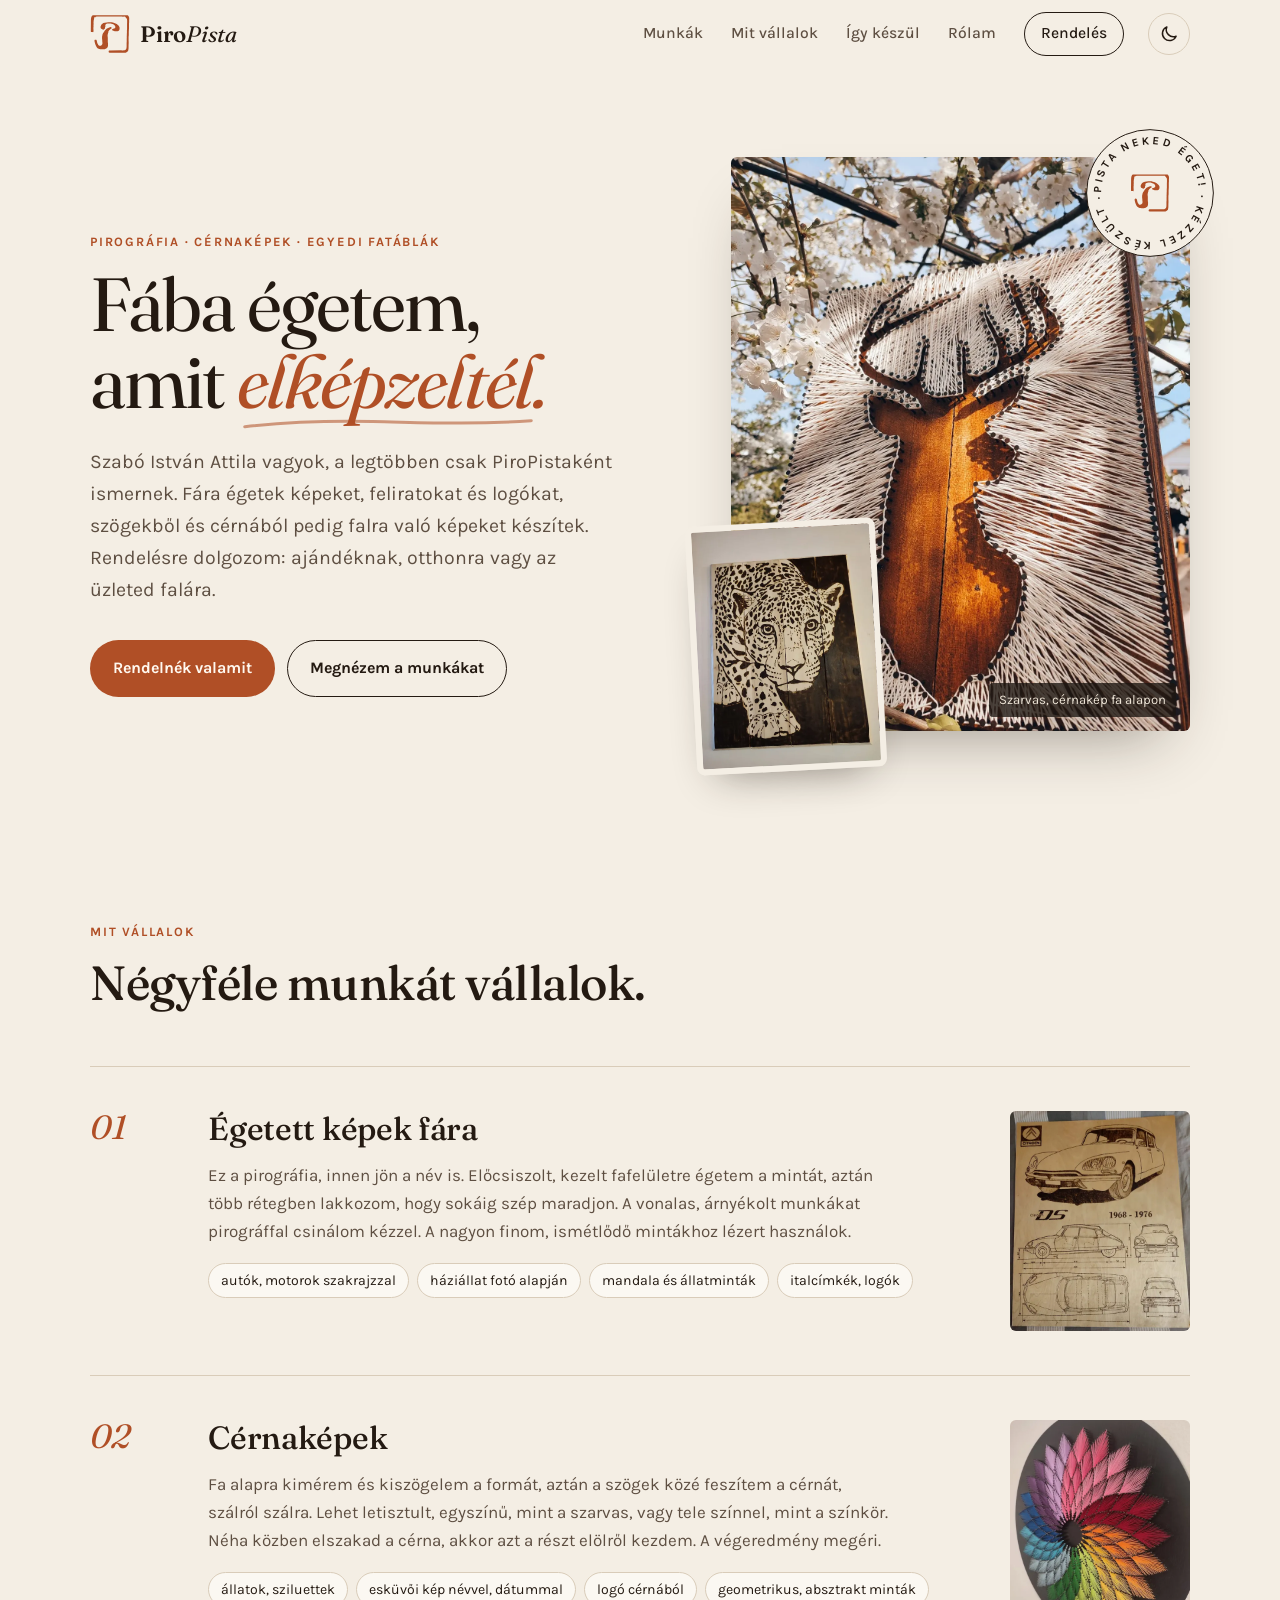
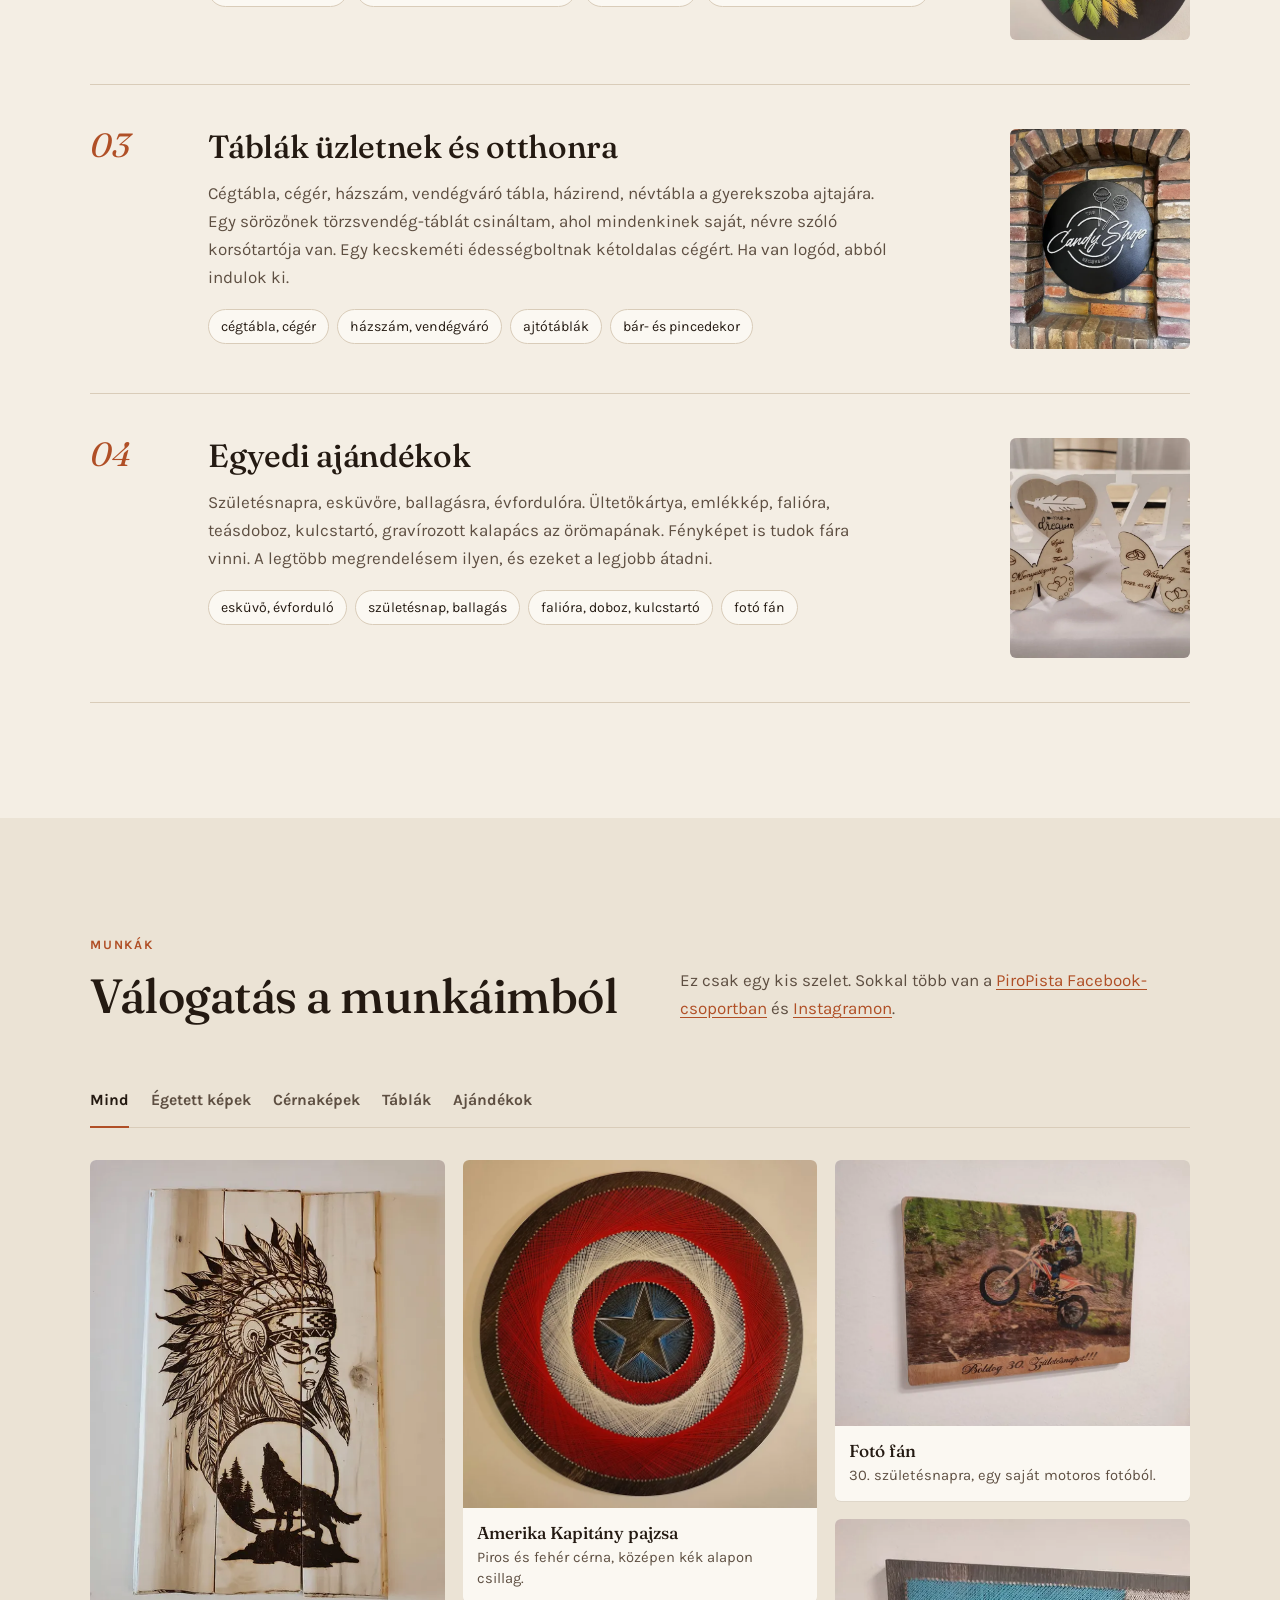
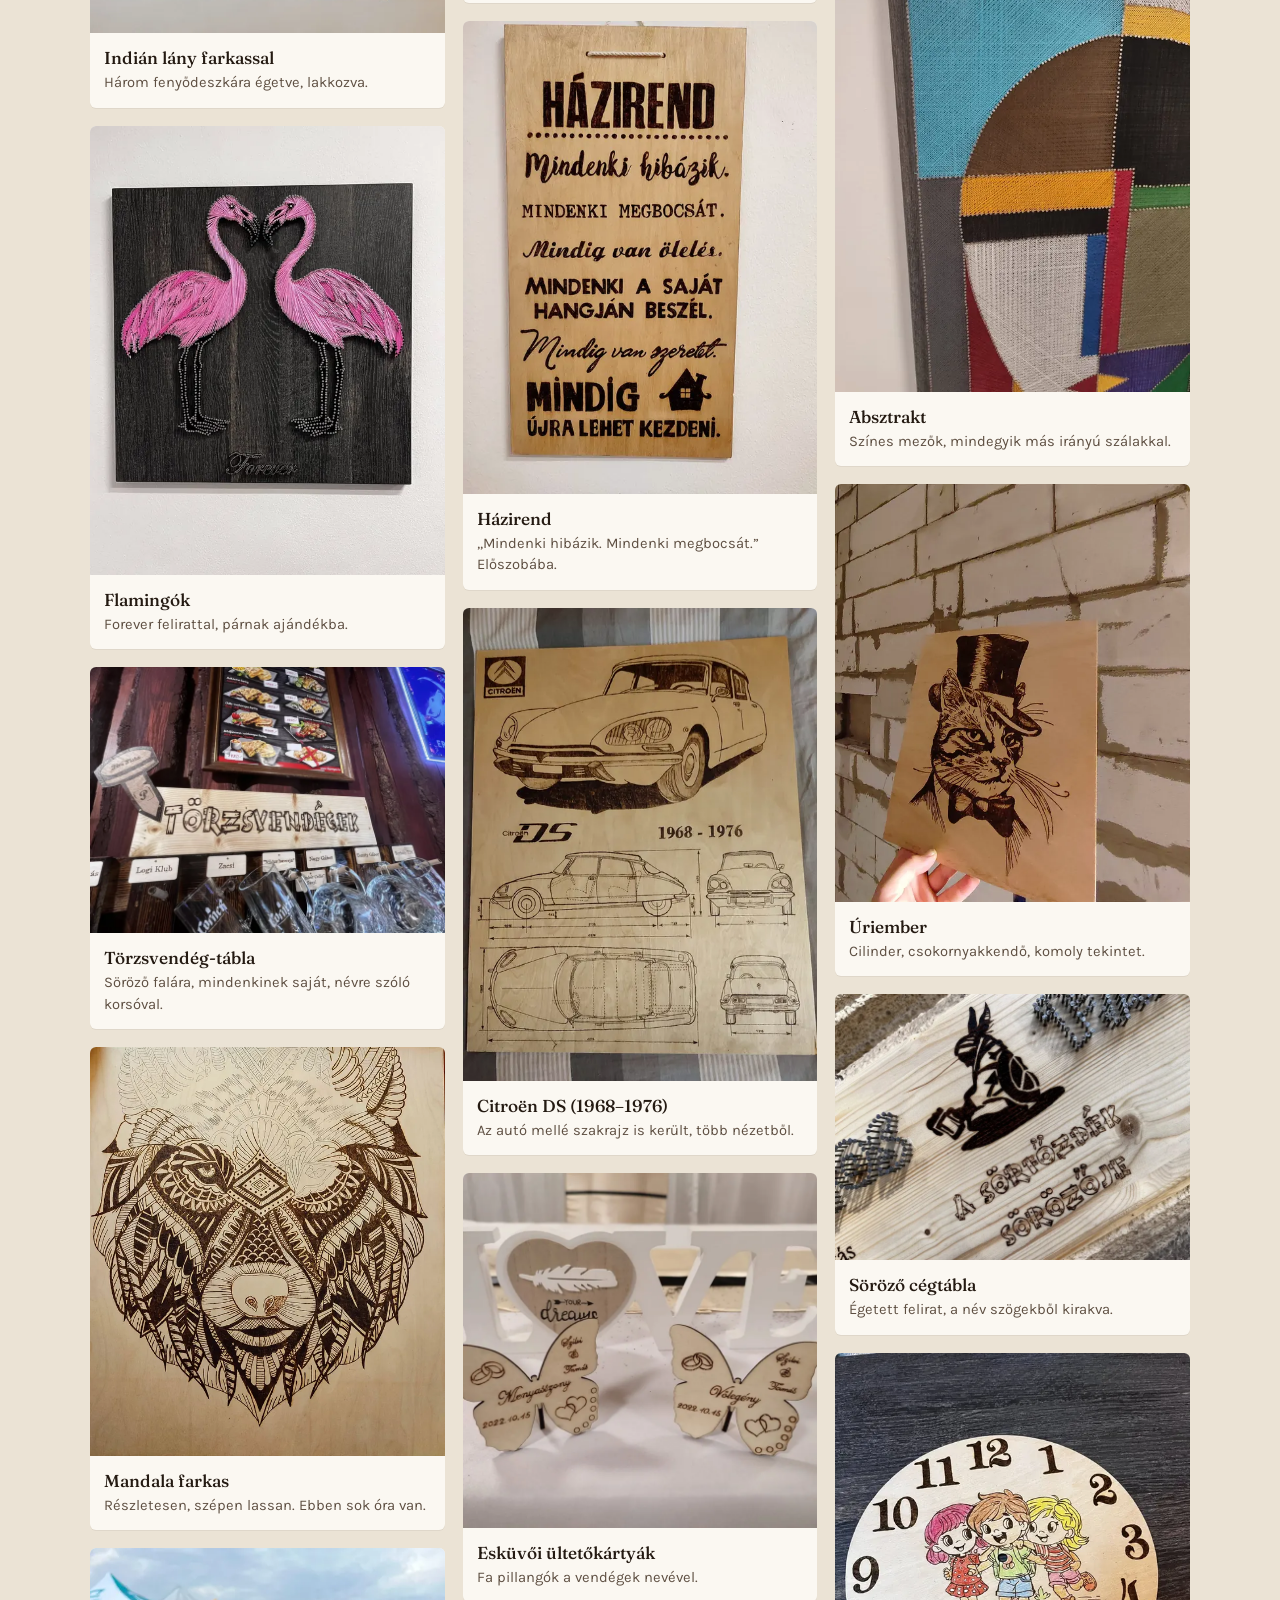
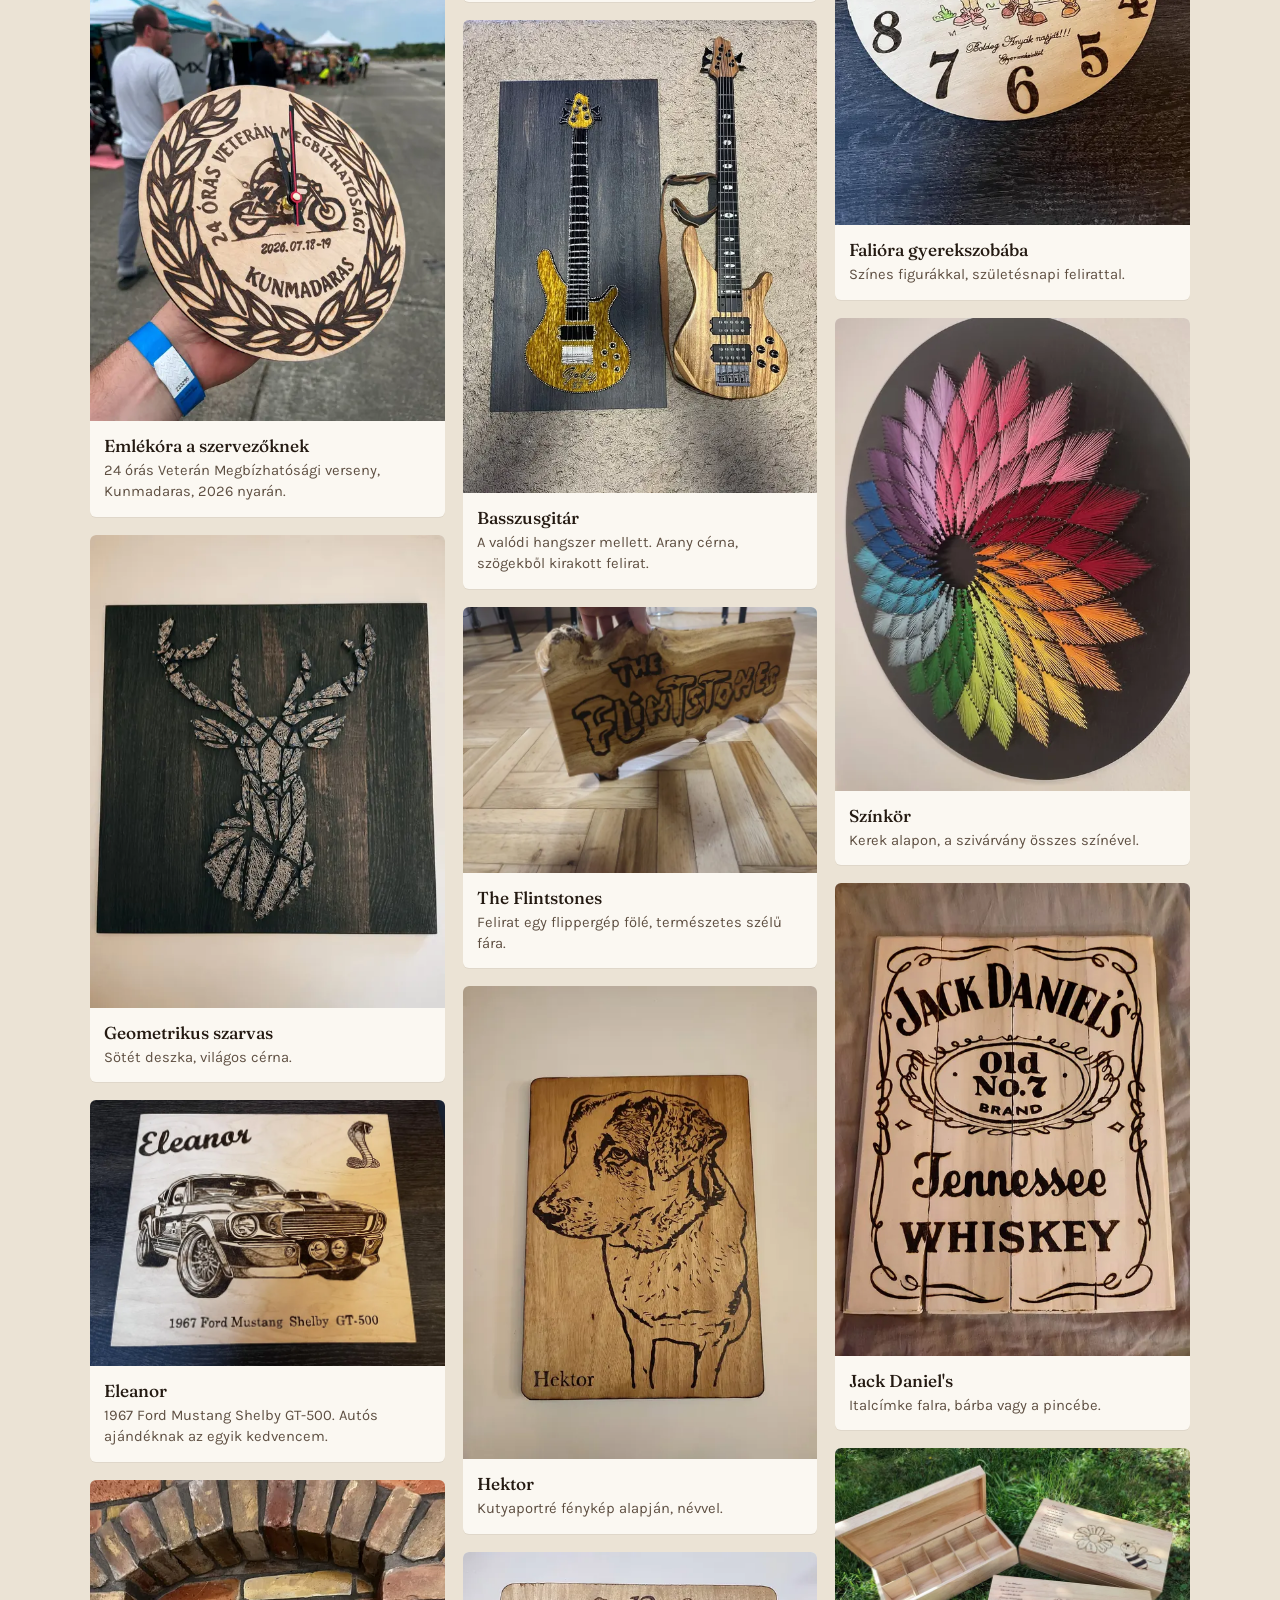
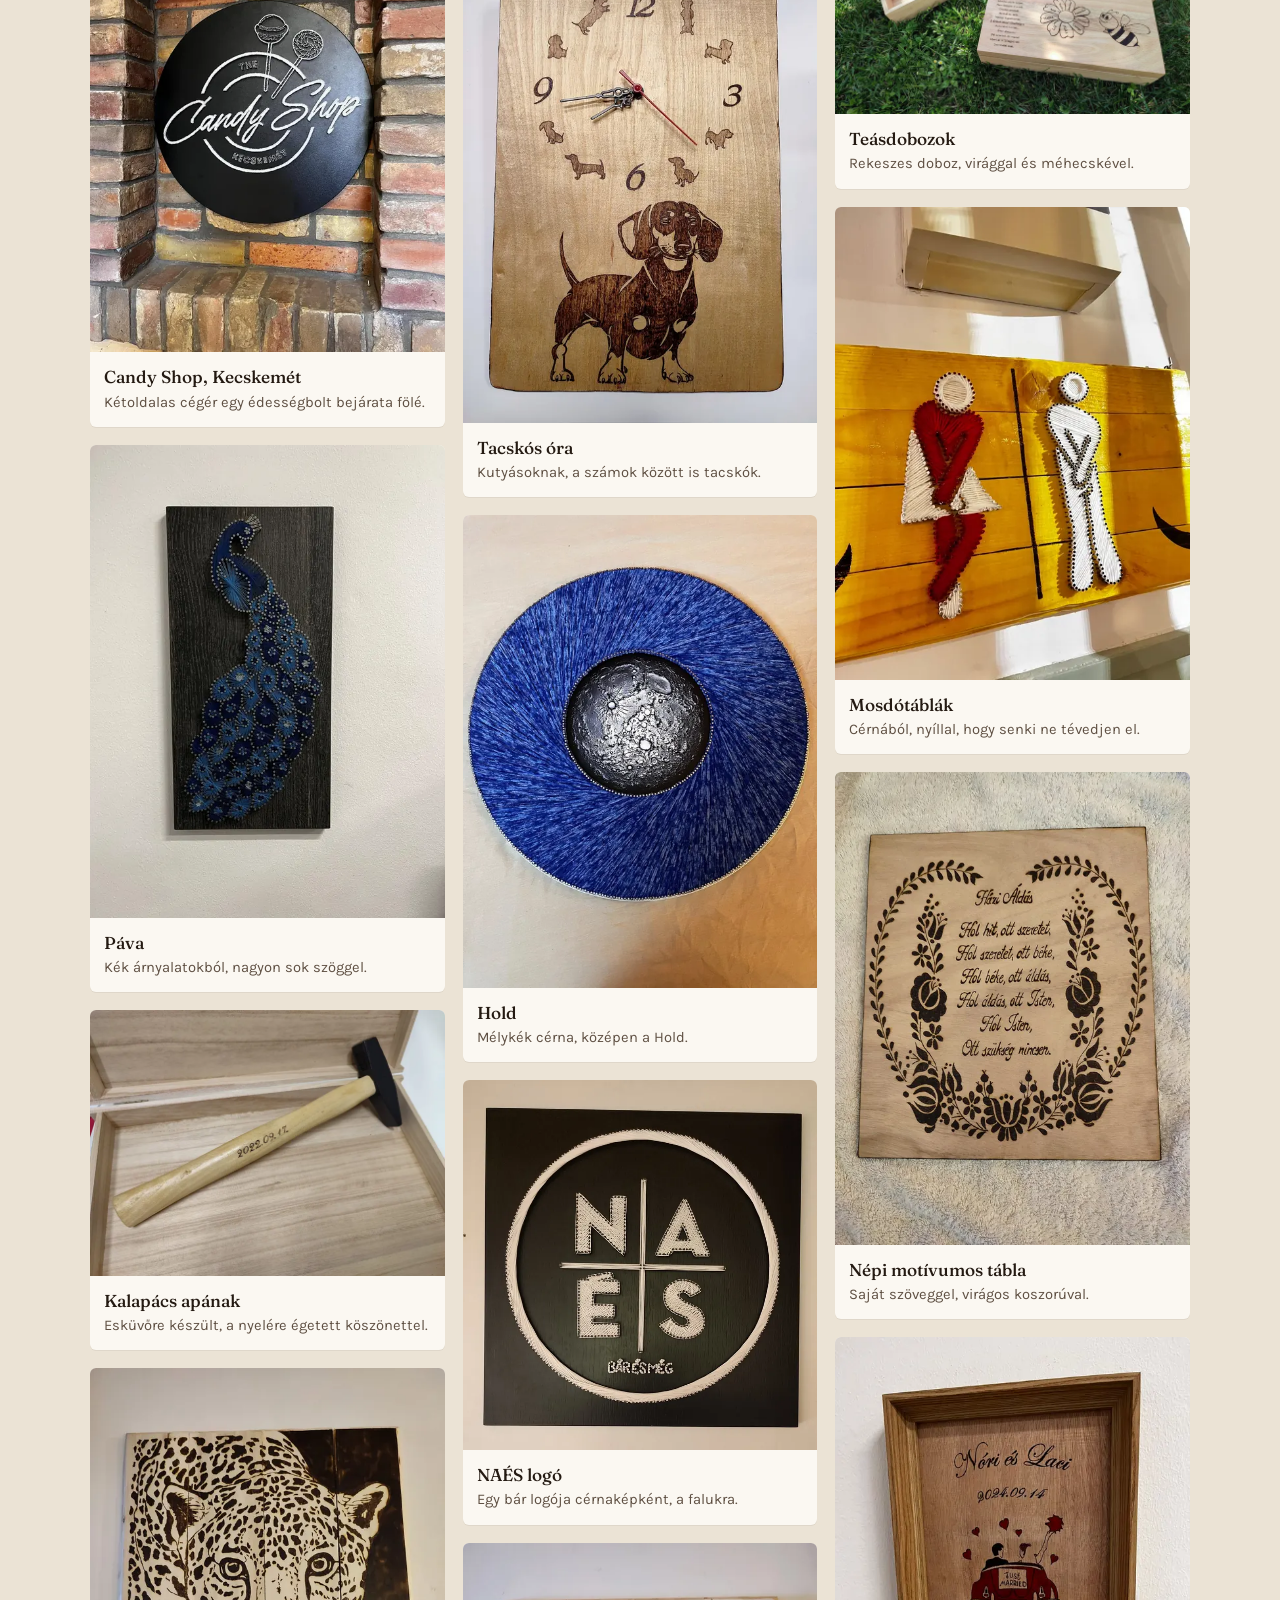
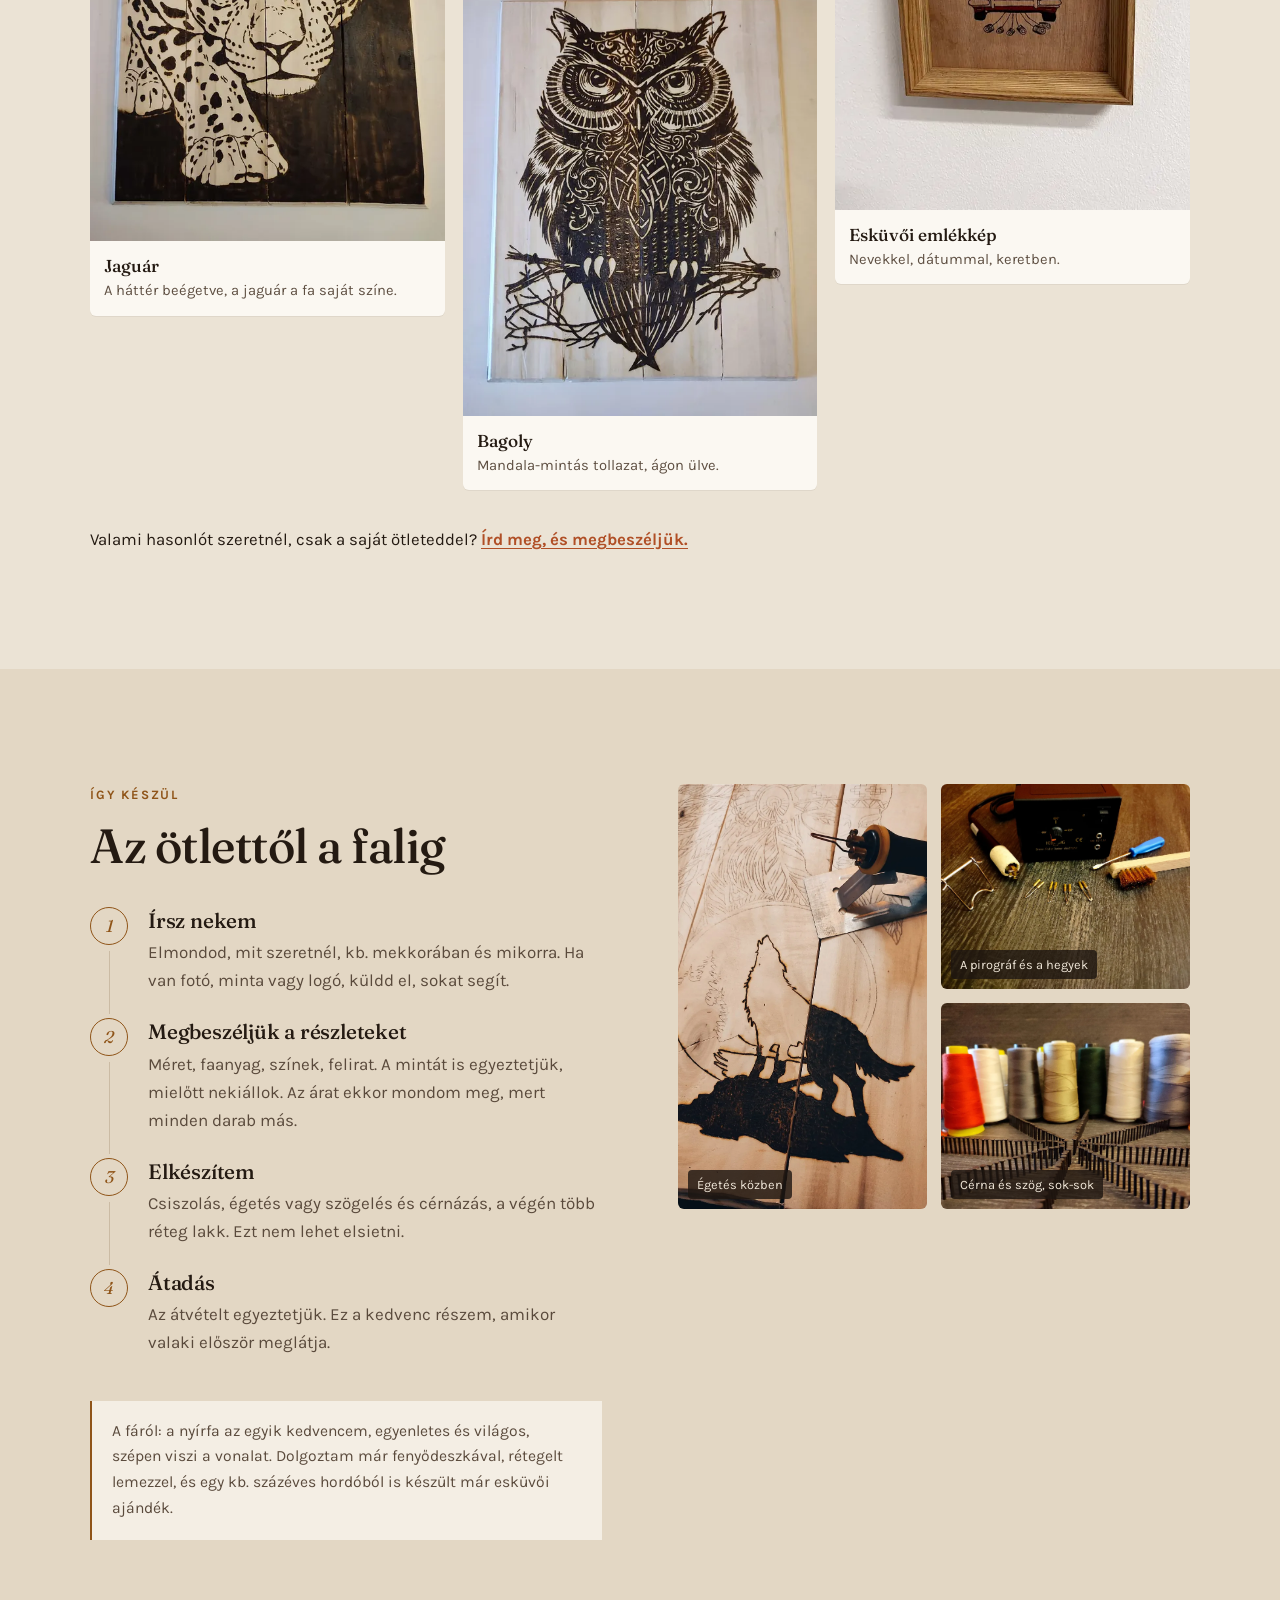
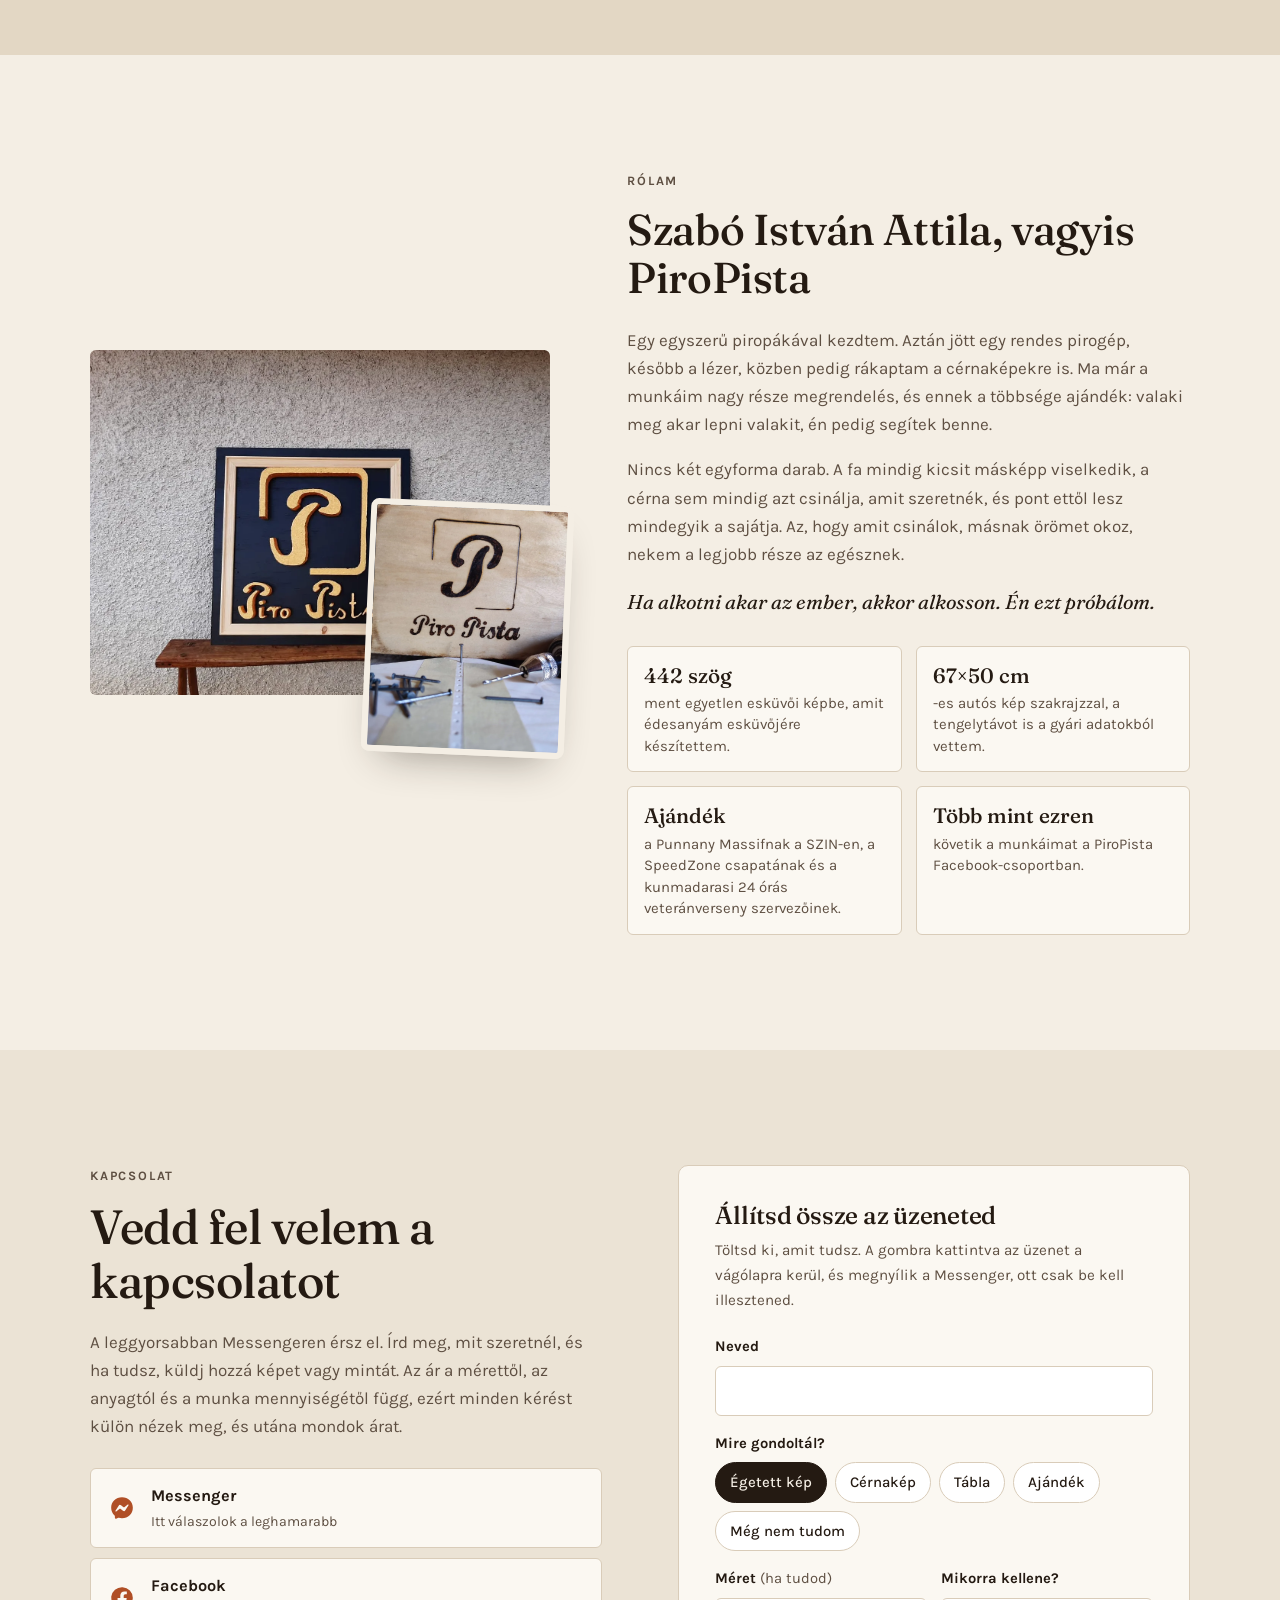
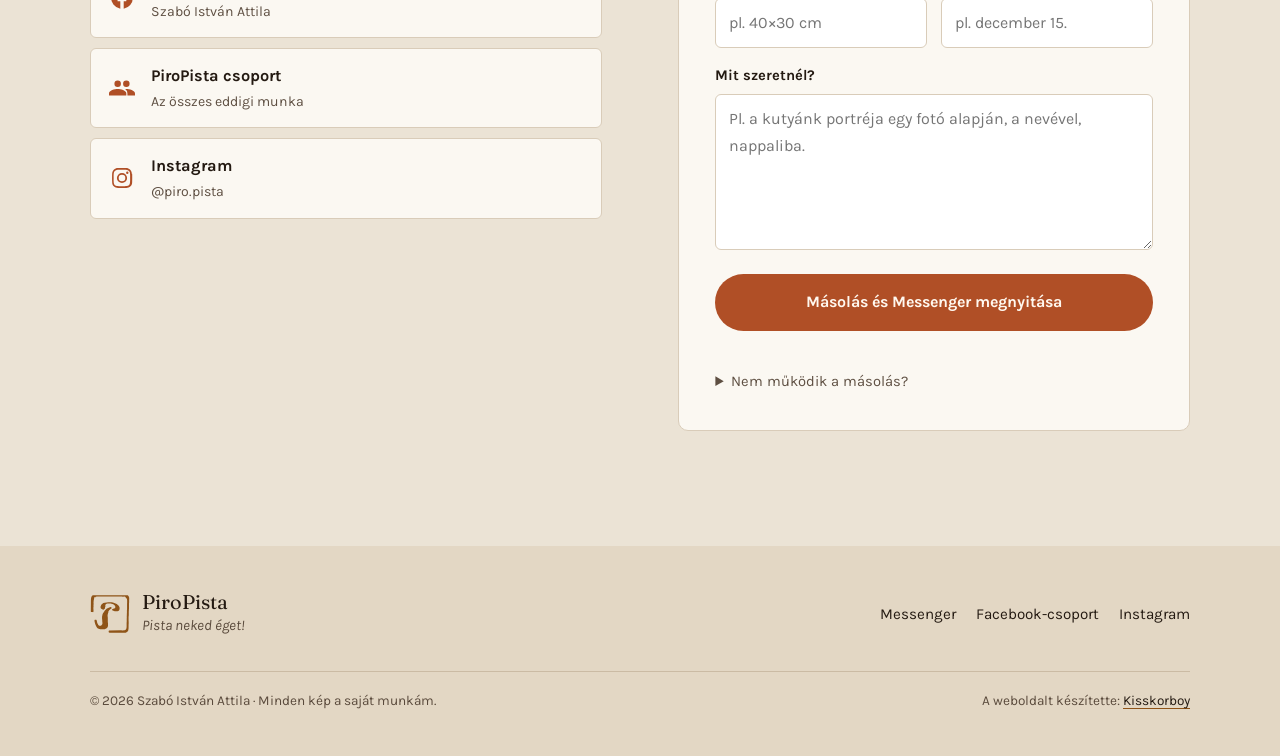
==== commit 360e81cd: "Add files via upload" ====
--- a/index.html
+++ b/index.html
@@ -89,7 +89,7 @@
         <div class="hero-text">
           <p class="kicker">Pirográfia · cérnaképek · egyedi fatáblák</p>
           <h1>Fába égetem, amit <em class="burn">elképzeltél.</em></h1>
-          <p class="lead">Szabó István Attila vagyok, a legtöbben csak Pistaként ismernek. Fára égetek képeket, feliratokat és logókat, szögekből és cérnából pedig falra való képeket készítek. Rendelésre dolgozom: ajándéknak, otthonra vagy az üzleted falára.</p>
+          <p class="lead">Szabó István Attila vagyok, a legtöbben csak PiroPistaként ismernek. Fára égetek képeket, feliratokat és logókat, szögekből és cérnából pedig falra való képeket készítek. Rendelésre dolgozom: ajándéknak, otthonra vagy az üzleted falára.</p>
           <div class="hero-actions">
             <a class="btn btn-primary" href="#kapcsolat">Rendelnék valamit</a>
             <a class="btn btn-ghost" href="#munkak">Megnézem a munkákat</a>
